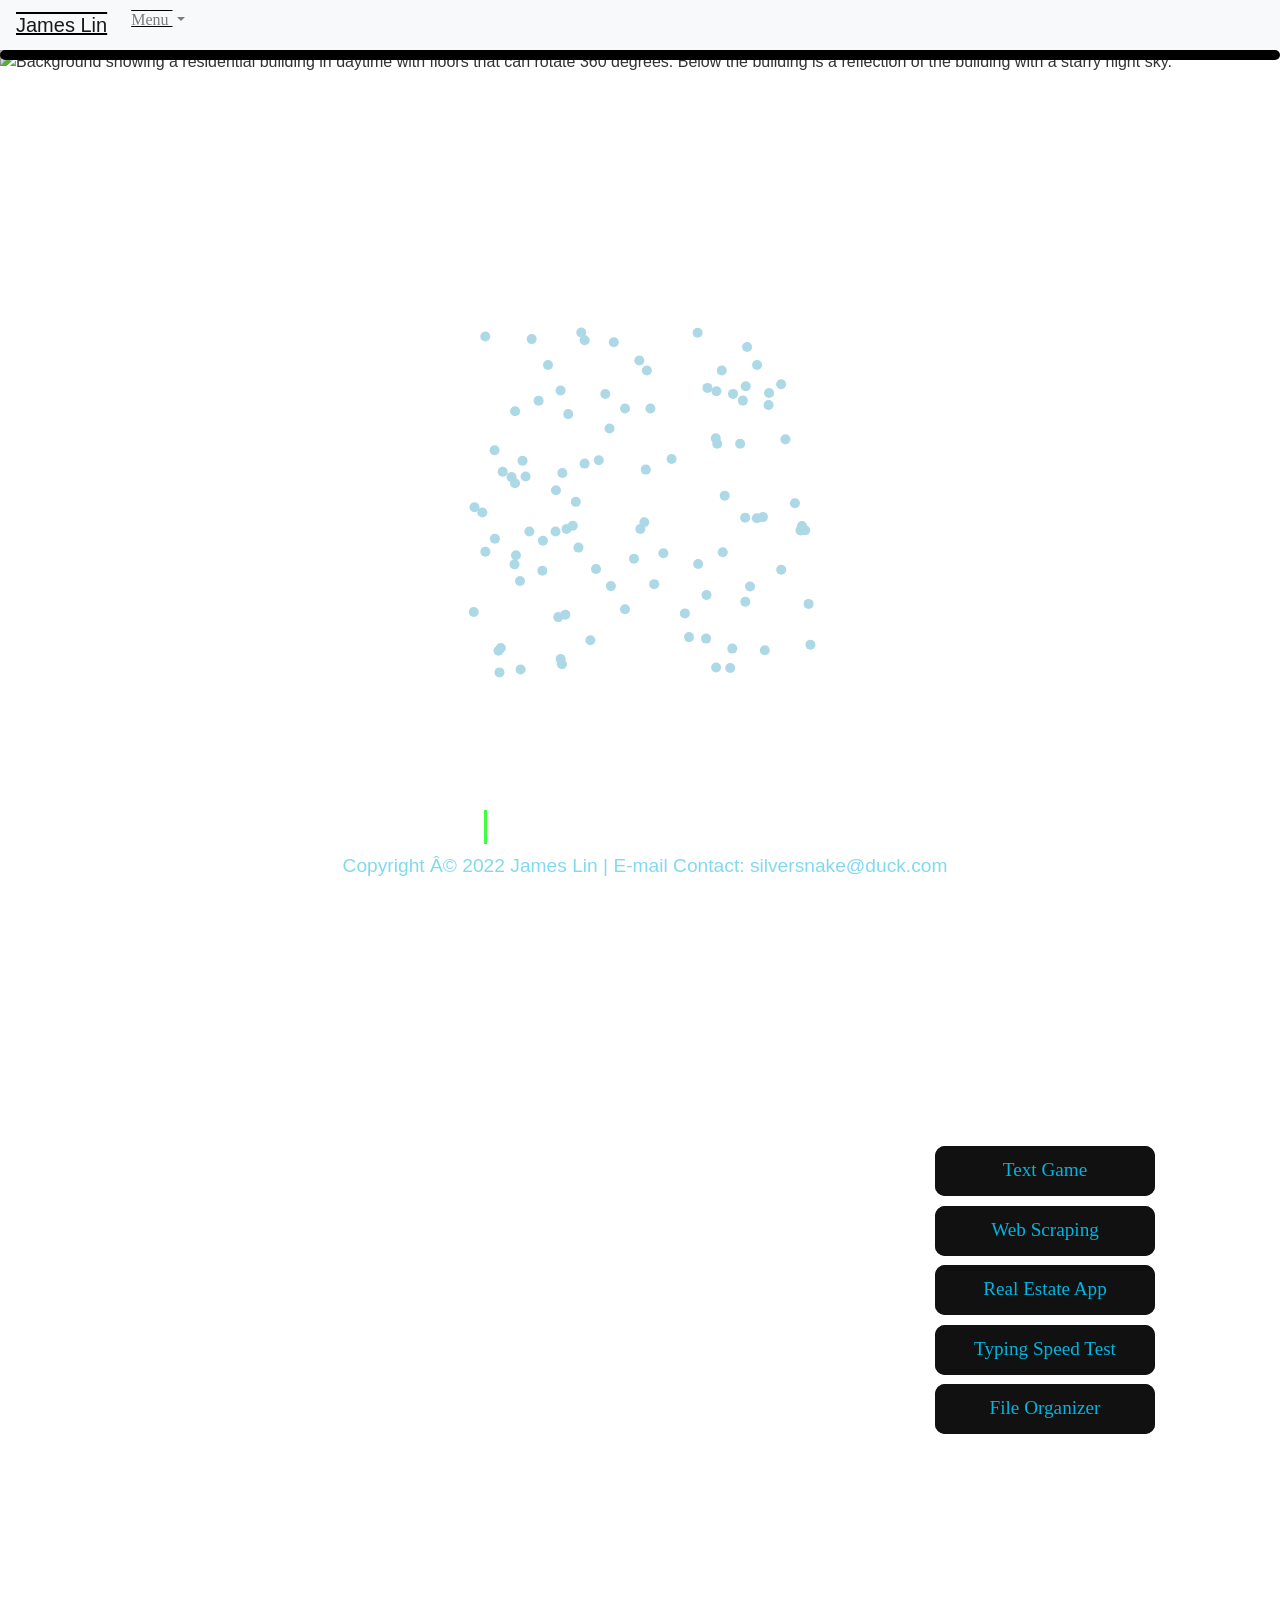
==== index.html @ 9be19be1 "updated project" ====
<!DOCTYPE html>
<head>
    <link rel="stylesheet" href="https://stackpath.bootstrapcdn.com/bootstrap/4.5.2/css/bootstrap.min.css"
        integrity="sha384-JcKb8q3iqJ61gNV9KGb8thSsNjpSL0n8PARn9HuZOnIxN0hoP+VmmDGMN5t9UJ0Z" crossorigin="anonymous">
    <link rel="stylesheet" href="assets\css\style.css">

    <!-- Include the Chart.js library -->
    <script src="https://cdnjs.cloudflare.com/ajax/libs/Chart.js/2.9.3/Chart.min.js"></script>

    <!-- jQuery library -->
    <script src="https://ajax.googleapis.com/ajax/libs/jquery/3.5.1/jquery.min.js"></script>

    <!-- Bootstrap JS -->
    <script src="https://stackpath.bootstrapcdn.com/bootstrap/4.5.2/js/bootstrap.min.js"></script>
</head>

<body>
    <nav class="navbar navbar-expand-sm navbar-light bg-light">
        <a class="navbar-brand" href="#">James Lin</a>
        <button class="navbar-toggler" type="button" data-toggle="dropdown" data-target="#navbarDropdown"
            aria-controls="navbarDropdown" aria-expanded="false" aria-label="Toggle navigation">
            <span class="navbar-toggler-icon"></span>
        </button>
    
        <div class="collapse navbar-collapse" id="navbarSupportedContent">
            <ul class="navbar-nav mr-auto">
                <li class="nav-item dropdown">
                    <a class="nav-link dropdown-toggle" href="#" id="navbarDropdown" role="button" data-toggle="dropdown"
                        aria-haspopup="true" aria-expanded="false">
                        Menu
                    </a>
                    <div class="dropdown-menu" aria-labelledby="navbarDropdown">
                        <a class="dropdown-item" href="#about-me">About Me</a>
                        <a class="dropdown-item" href="#my-skills">My Skills</a>
                        <a class="dropdown-item" href="#my-projects">My Projects</a>
                    </div>
                </li>
            </ul>
        </div>
    </nav>

    <canvas id="particle-bg"></canvas>
    <img class="bg-img" src="assets/img/website-bg.jpg" alt="Background showing a residential building in daytime with floors that can rotate 360 degrees. Below the building is a reflection of the building with a starry night sky.">
    <div class="container">
        <div class="row">
            <div class="col-sm-6">
                <h1  class="name-title" id="about-me" >James Lin</h1>
                <p class="body-text">
                    <span>I</span>
                    <span>am</span>
                    <span>a</span>
                    <span>developer</span>
                    <span>with</span>
                    <span>experience</span>
                    <span>in</span>
                    <span>Python,</span>
                    <span>Javascript,</span>
                    <span>HTML,</span>
                    <span>and</span>
                    <span>CSS.</span>
                    <span>My</span>
                    <span>passion</span>
                    <span>is</span>
                    <span>to</span>
                    <span>create</span>
                    <span>clean</span>
                    <span>and</span>
                    <span>user-friendly</span>
                    <span>web</span>
                    <span>applications</span>
                    <span>that</span>
                    <span id="solve"><em>solve</em></span>
                    <span>real-world</span>
                    <span>problems.</span>
                </p>
                <!-- Added the canvas element for the circle chart -->
                <canvas id="myChart" style="visibility: hidden;"></canvas>
                <script src="assets\js\circle.js"></script>
                <script src="assets\js\scripts.js"></script>
            </div>
            <div class="col-sm-6">
                <h2 id="my-skills">My Skills</h2>
                <ul>
                    <li>Python</li>
                    <li>JavaScript</li>
                    <li>HTML</li>
                    <li>CSS</li>
                    <li>SQL</li>
                </ul>
                <h2 id="my-projects">My Projects</h2>
                <ul>
                    <li class="glow-on-hover"><a href="https://github.com/SilverSnake0/Choose-Your-Own-Adventure-Game-Python">Text Game</a></li>
                    <li class="glow-on-hover"><a href="https://github.com/SilverSnake0/Personal-Website-Scraping-with-Pandas-and-BeautifulSoup">Web Scraping</a></li>
                    <li class="glow-on-hover"><a href="https://github.com/SilverSnake0/Estimated-Commercial-Rent-Calculation-Sheet">Real Estate App</a></li>
                    <li class="glow-on-hover"><a href="https://github.com/SilverSnake0/Typing-Speed-Test">Typing Speed Test</a></li>
                    <li class="glow-on-hover"><a href="https://github.com/SilverSnake0/File-Automated-Assistant-Mover">File Organizer</a></li>
                </ul>
            </div>
        </div>
    </div>
</body>
<footer>
    <p class="copyright">Copyright © 2022 James Lin | E-mail Contact: silversnake@duck.com</p>
</footer>
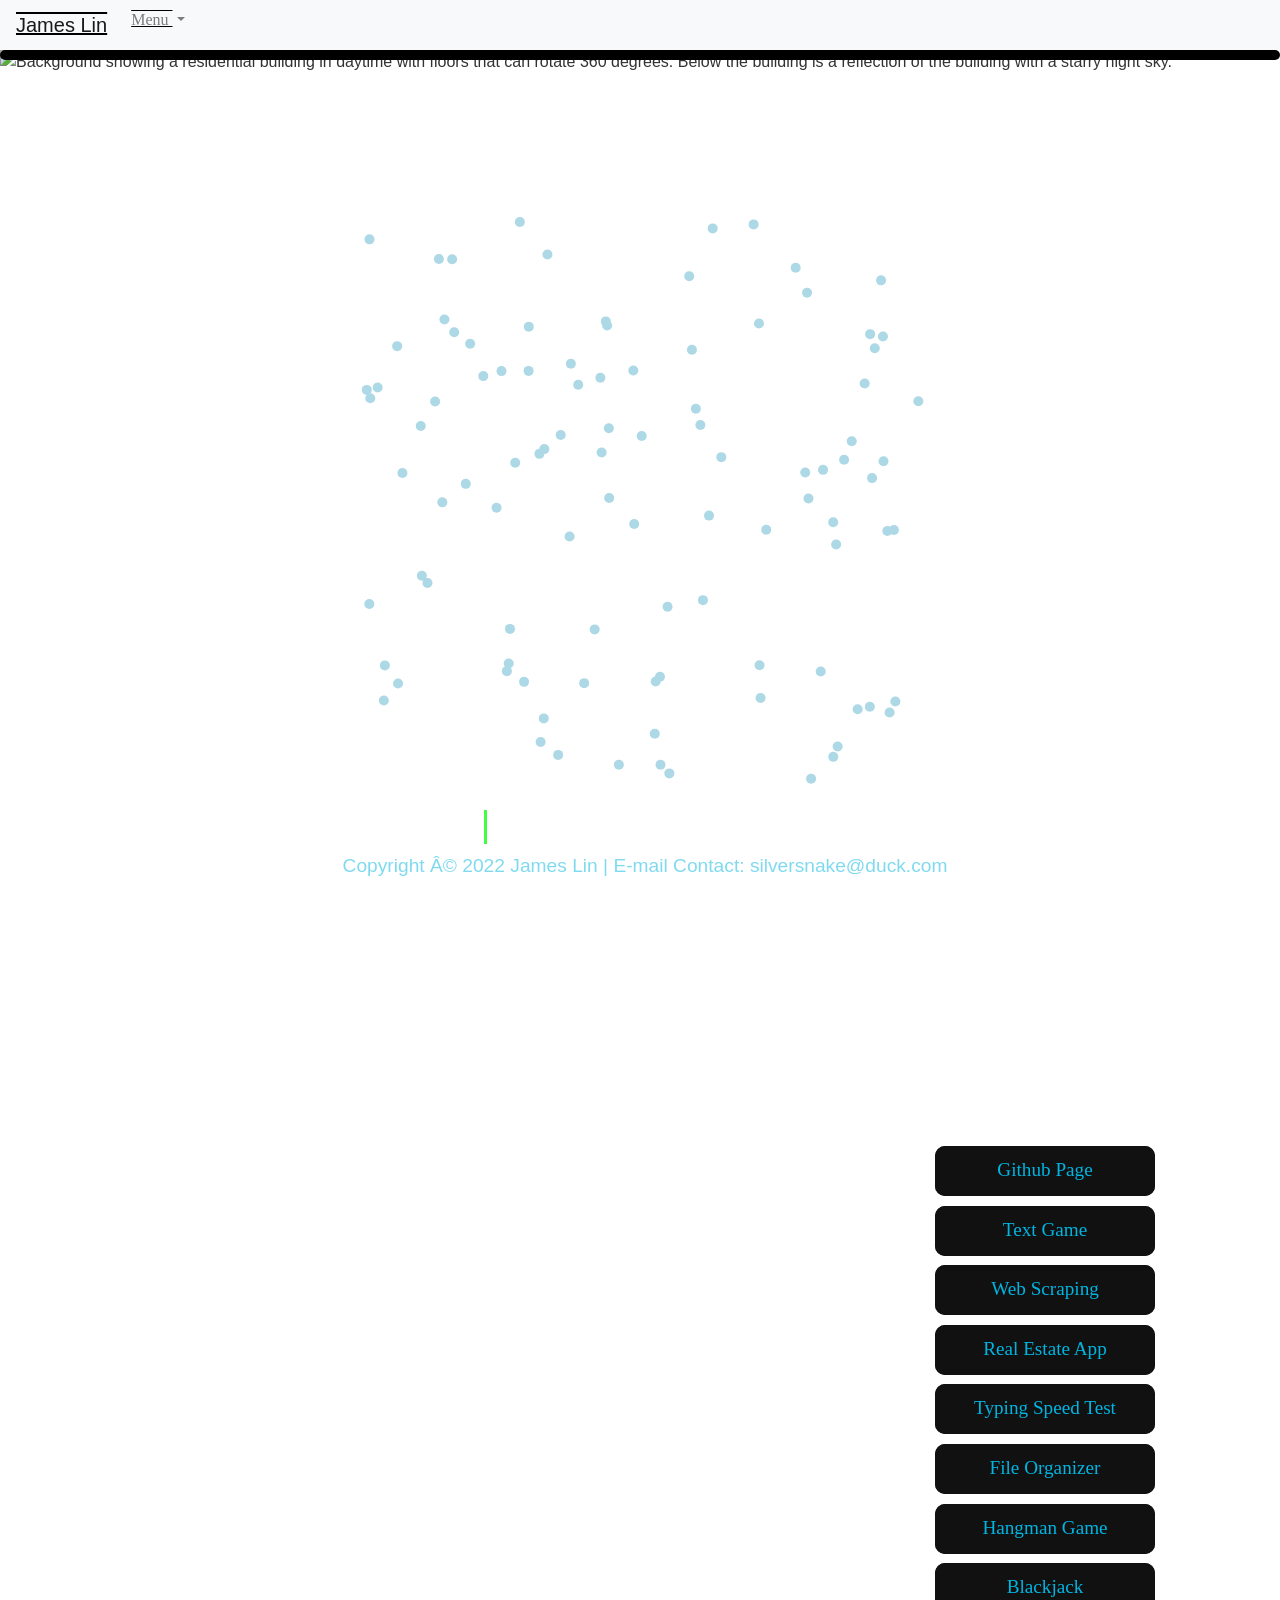
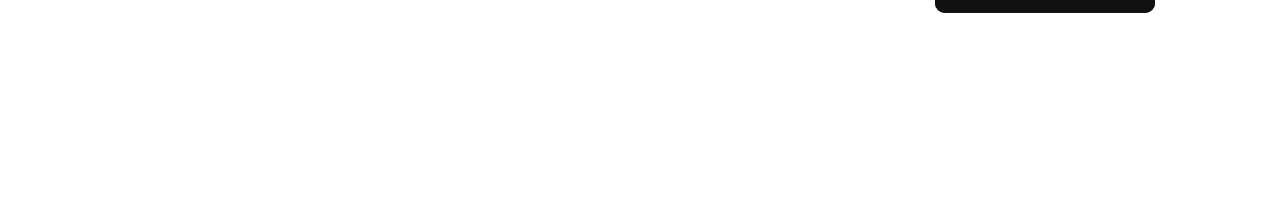
==== commit 1faa05e4: "updated projects with links to published code" ====
--- a/index.html
+++ b/index.html
@@ -89,11 +89,14 @@
                 </ul>
                 <h2 id="my-projects">My Projects</h2>
                 <ul>
-                    <li class="glow-on-hover"><a href="https://github.com/SilverSnake0/Choose-Your-Own-Adventure-Game-Python">Text Game</a></li>
+                    <li class="glow-on-hover"><a href="https://github.com/SilverSnake0">Github Page</a></li>
+                    <li class="glow-on-hover"><a href="https://replit.com/@silverstorm/Choose-Your-Own-Adventure-Game-Python?v=1">Text Game</a></li>
                     <li class="glow-on-hover"><a href="https://github.com/SilverSnake0/Personal-Website-Scraping-with-Pandas-and-BeautifulSoup">Web Scraping</a></li>
-                    <li class="glow-on-hover"><a href="https://github.com/SilverSnake0/Estimated-Commercial-Rent-Calculation-Sheet">Real Estate App</a></li>
-                    <li class="glow-on-hover"><a href="https://github.com/SilverSnake0/Typing-Speed-Test">Typing Speed Test</a></li>
+                    <li class="glow-on-hover"><a href="https://replit.com/@silverstorm/Estimated-Commercial-Rent-Calculation-Sheet?v=1">Real Estate App</a></li>
+                    <li class="glow-on-hover"><a href="https://replit.com/@silverstorm/Typing-Speed-Test?v=1">Typing Speed Test</a></li>
                     <li class="glow-on-hover"><a href="https://github.com/SilverSnake0/File-Automated-Assistant-Mover">File Organizer</a></li>
+                    <li class="glow-on-hover"><a href="https://replit.com/@silverstorm/Hangman-Game?v=1">Hangman Game</a></li>
+                    <li class="glow-on-hover"><a href="https://replit.com/@silverstorm/Blackjack-Card-Game-With-Betting-System?v=1">Blackjack</a></li>
                 </ul>
             </div>
         </div>
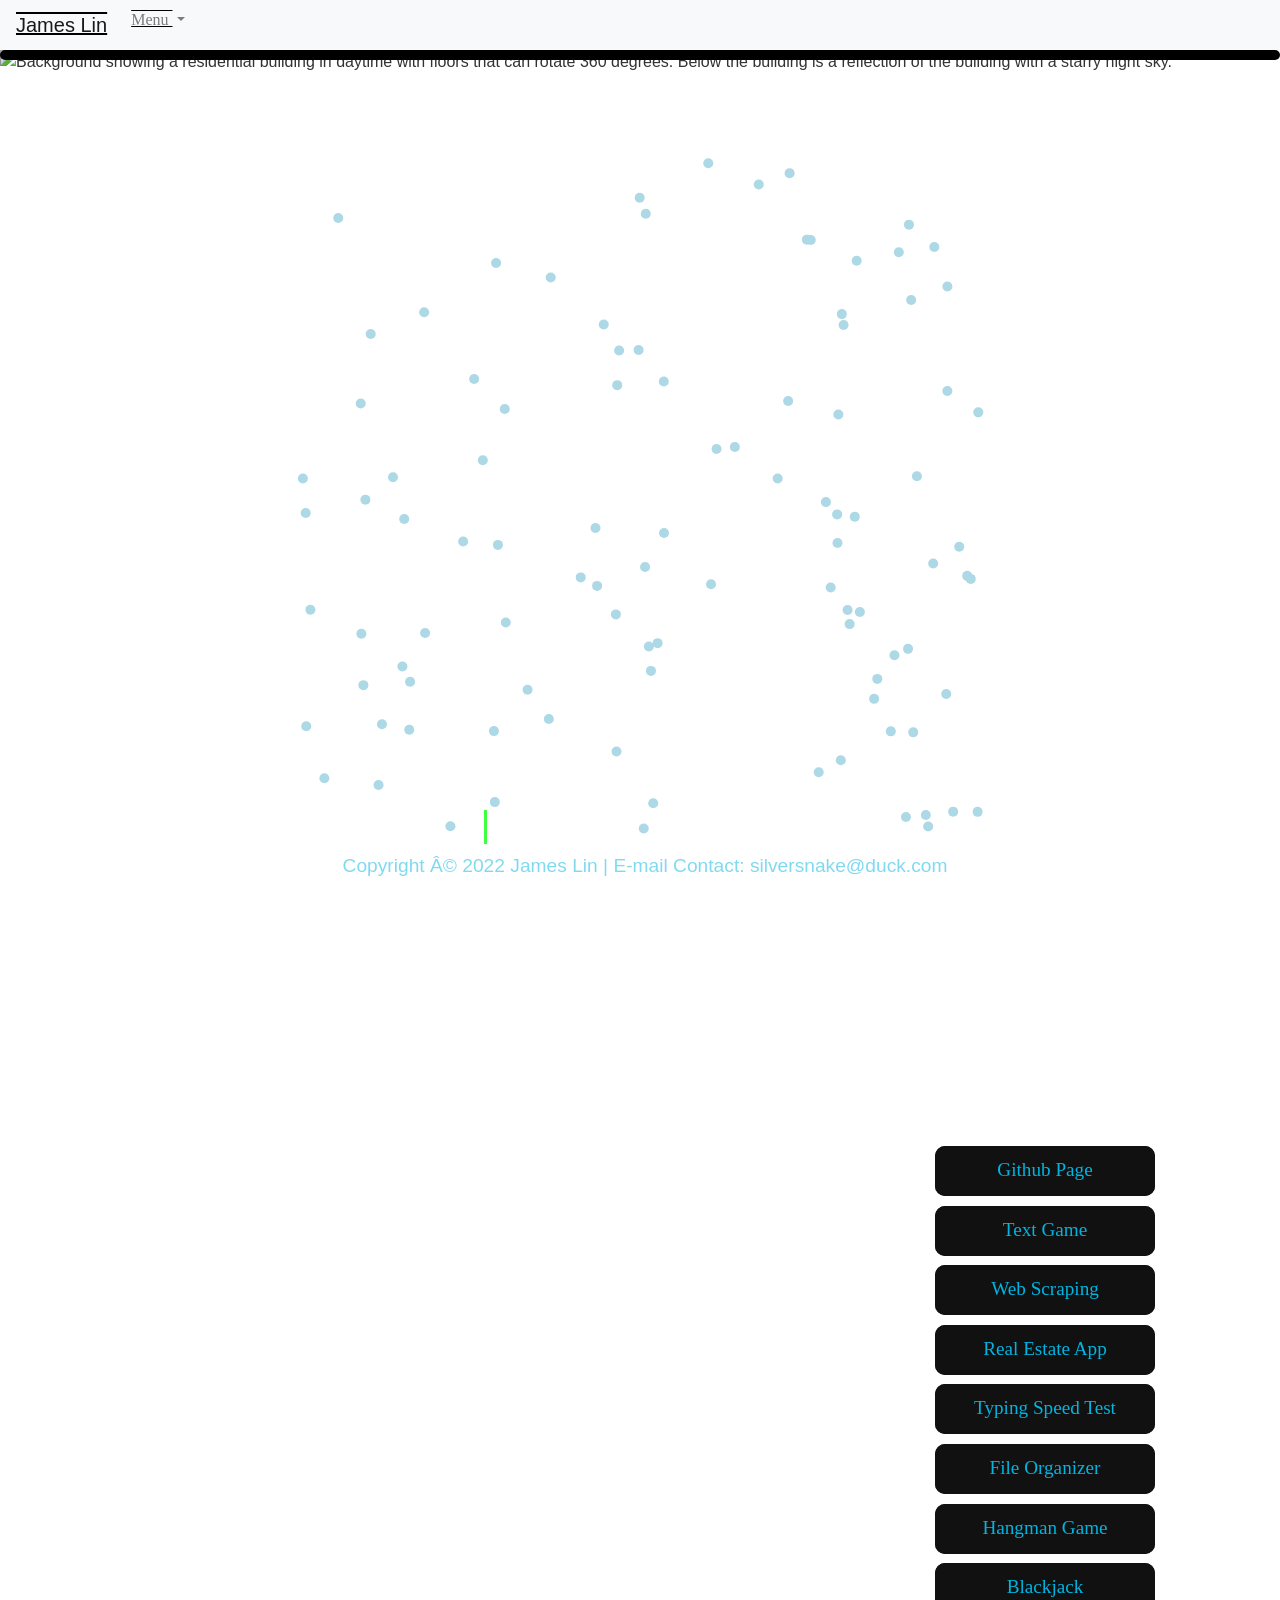
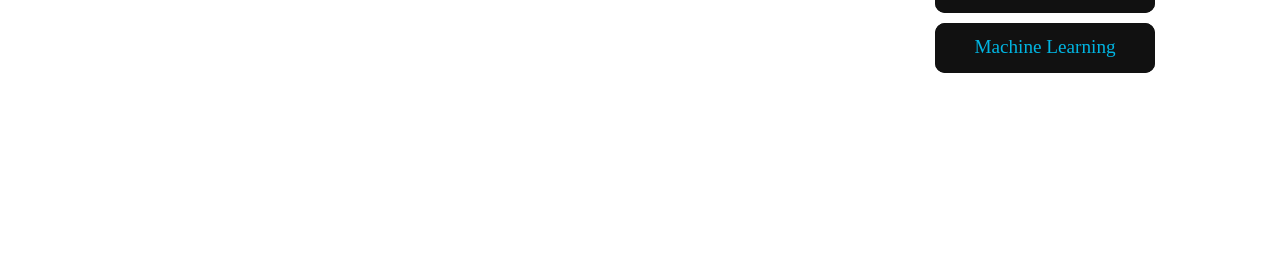
==== commit 9df91ce8: "Update Project" ====
--- a/index.html
+++ b/index.html
@@ -97,6 +97,7 @@
                     <li class="glow-on-hover"><a href="https://github.com/SilverSnake0/File-Automated-Assistant-Mover">File Organizer</a></li>
                     <li class="glow-on-hover"><a href="https://replit.com/@silverstorm/Hangman-Game?v=1">Hangman Game</a></li>
                     <li class="glow-on-hover"><a href="https://replit.com/@silverstorm/Blackjack-Card-Game-With-Betting-System?v=1">Blackjack</a></li>
+                    <li class="glow-on-hover"><a href="https://replit.com/@silverstorm/Blackjack-Card-Game-With-Betting-https://github.com/SilverSnake0/Tennis-Ace-Machine-Learning-Project?v=1">Machine Learning</a></li>
                 </ul>
             </div>
         </div>
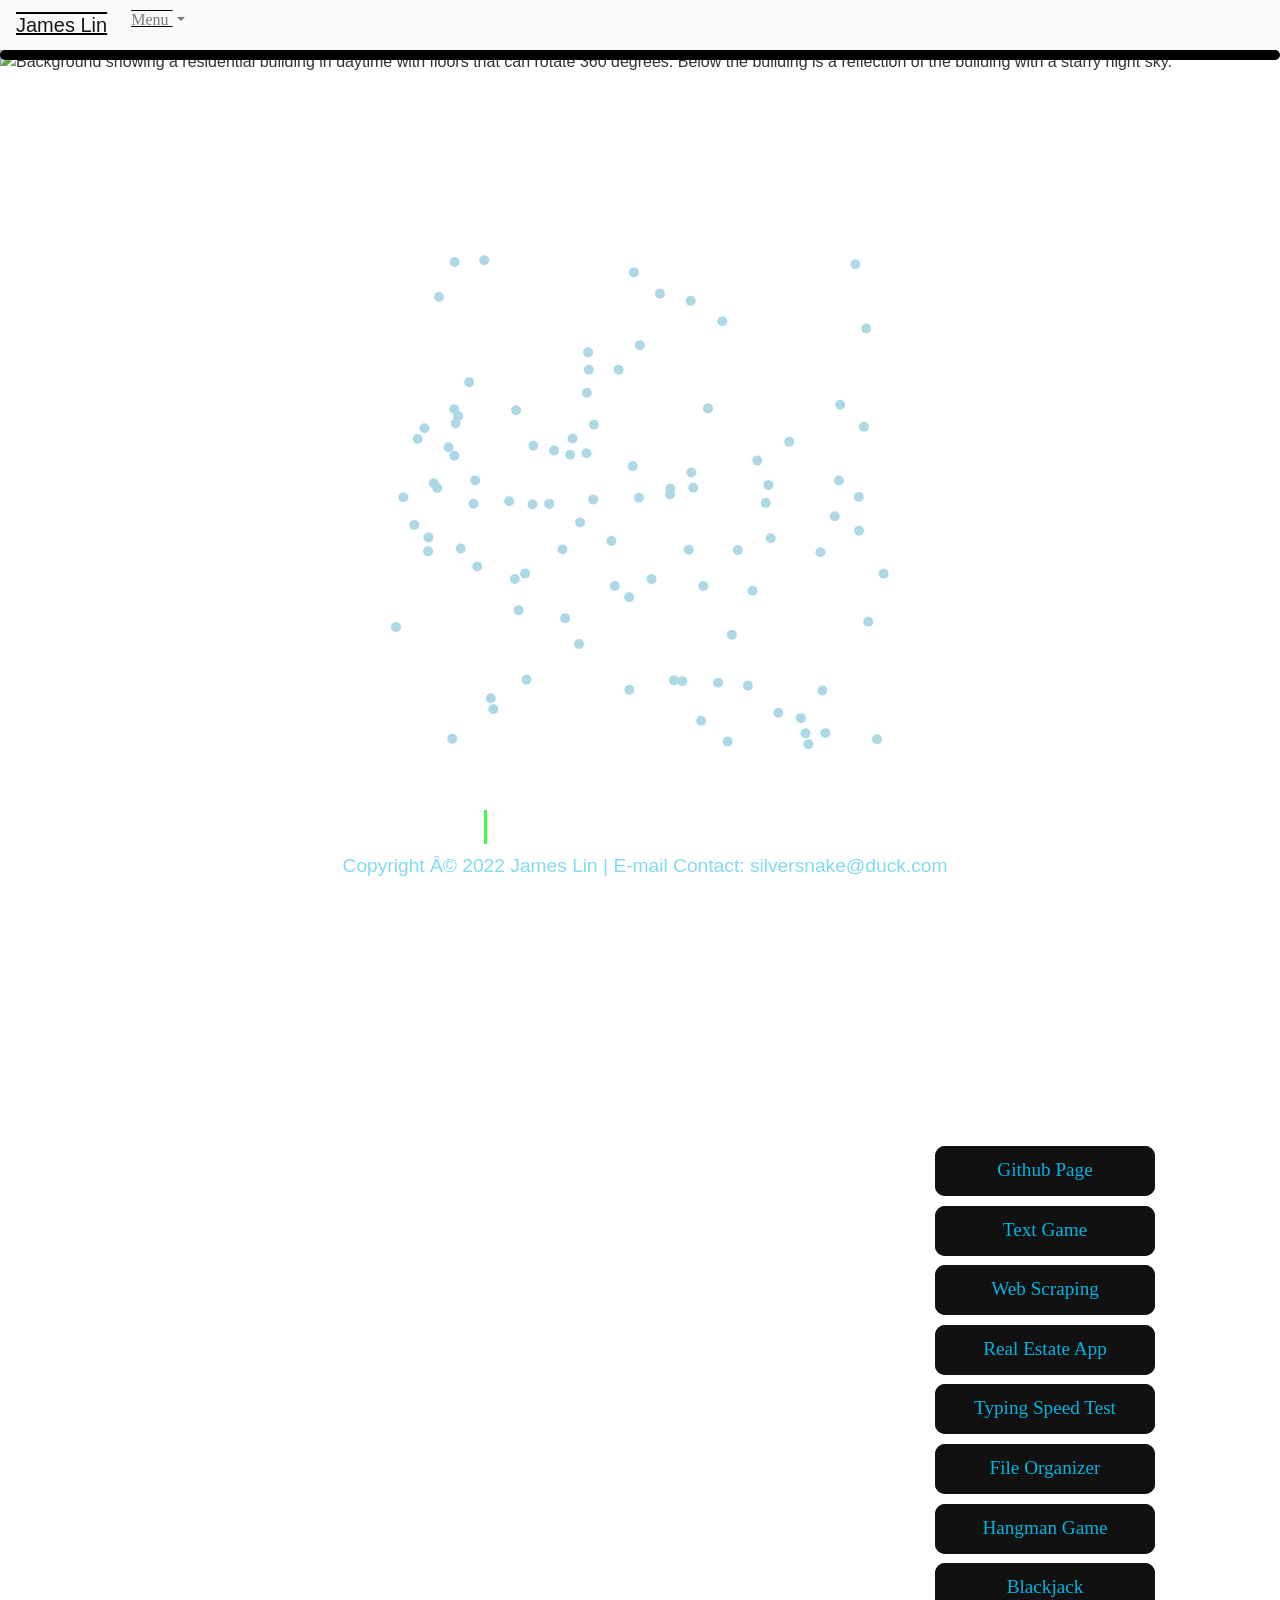
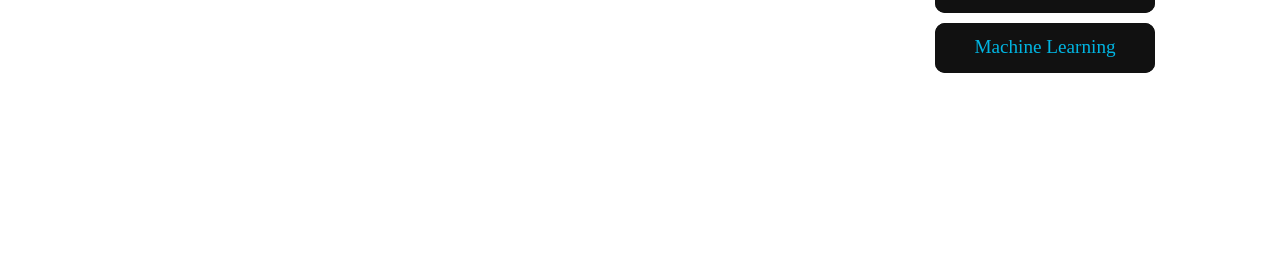
==== commit 831ffd14: "project fix" ====
--- a/index.html
+++ b/index.html
@@ -97,7 +97,7 @@
                     <li class="glow-on-hover"><a href="https://github.com/SilverSnake0/File-Automated-Assistant-Mover">File Organizer</a></li>
                     <li class="glow-on-hover"><a href="https://replit.com/@silverstorm/Hangman-Game?v=1">Hangman Game</a></li>
                     <li class="glow-on-hover"><a href="https://replit.com/@silverstorm/Blackjack-Card-Game-With-Betting-System?v=1">Blackjack</a></li>
-                    <li class="glow-on-hover"><a href="https://replit.com/@silverstorm/Blackjack-Card-Game-With-Betting-https://github.com/SilverSnake0/Tennis-Ace-Machine-Learning-Project?v=1">Machine Learning</a></li>
+                    <li class="glow-on-hover"><a href="https://github.com/SilverSnake0/Tennis-Ace-Machine-Learning-Project?v=1">Machine Learning</a></li>
                 </ul>
             </div>
         </div>
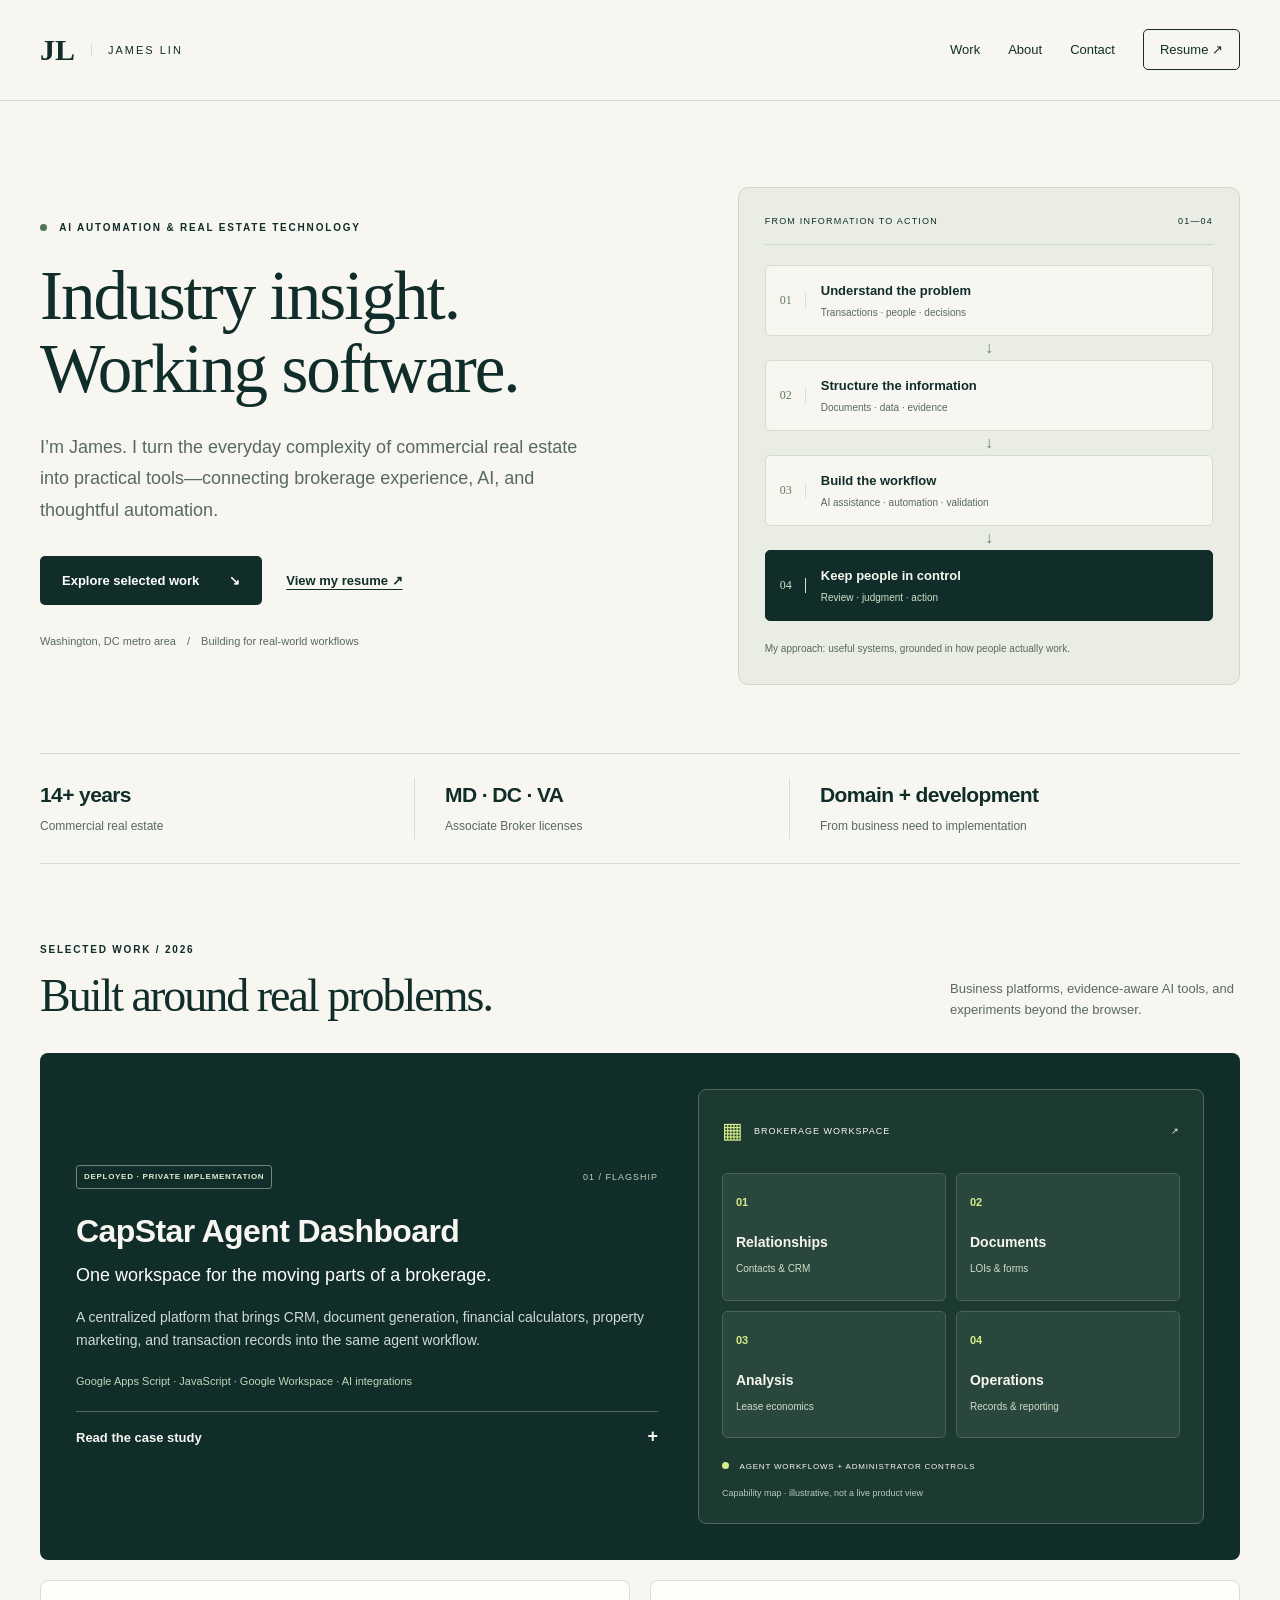
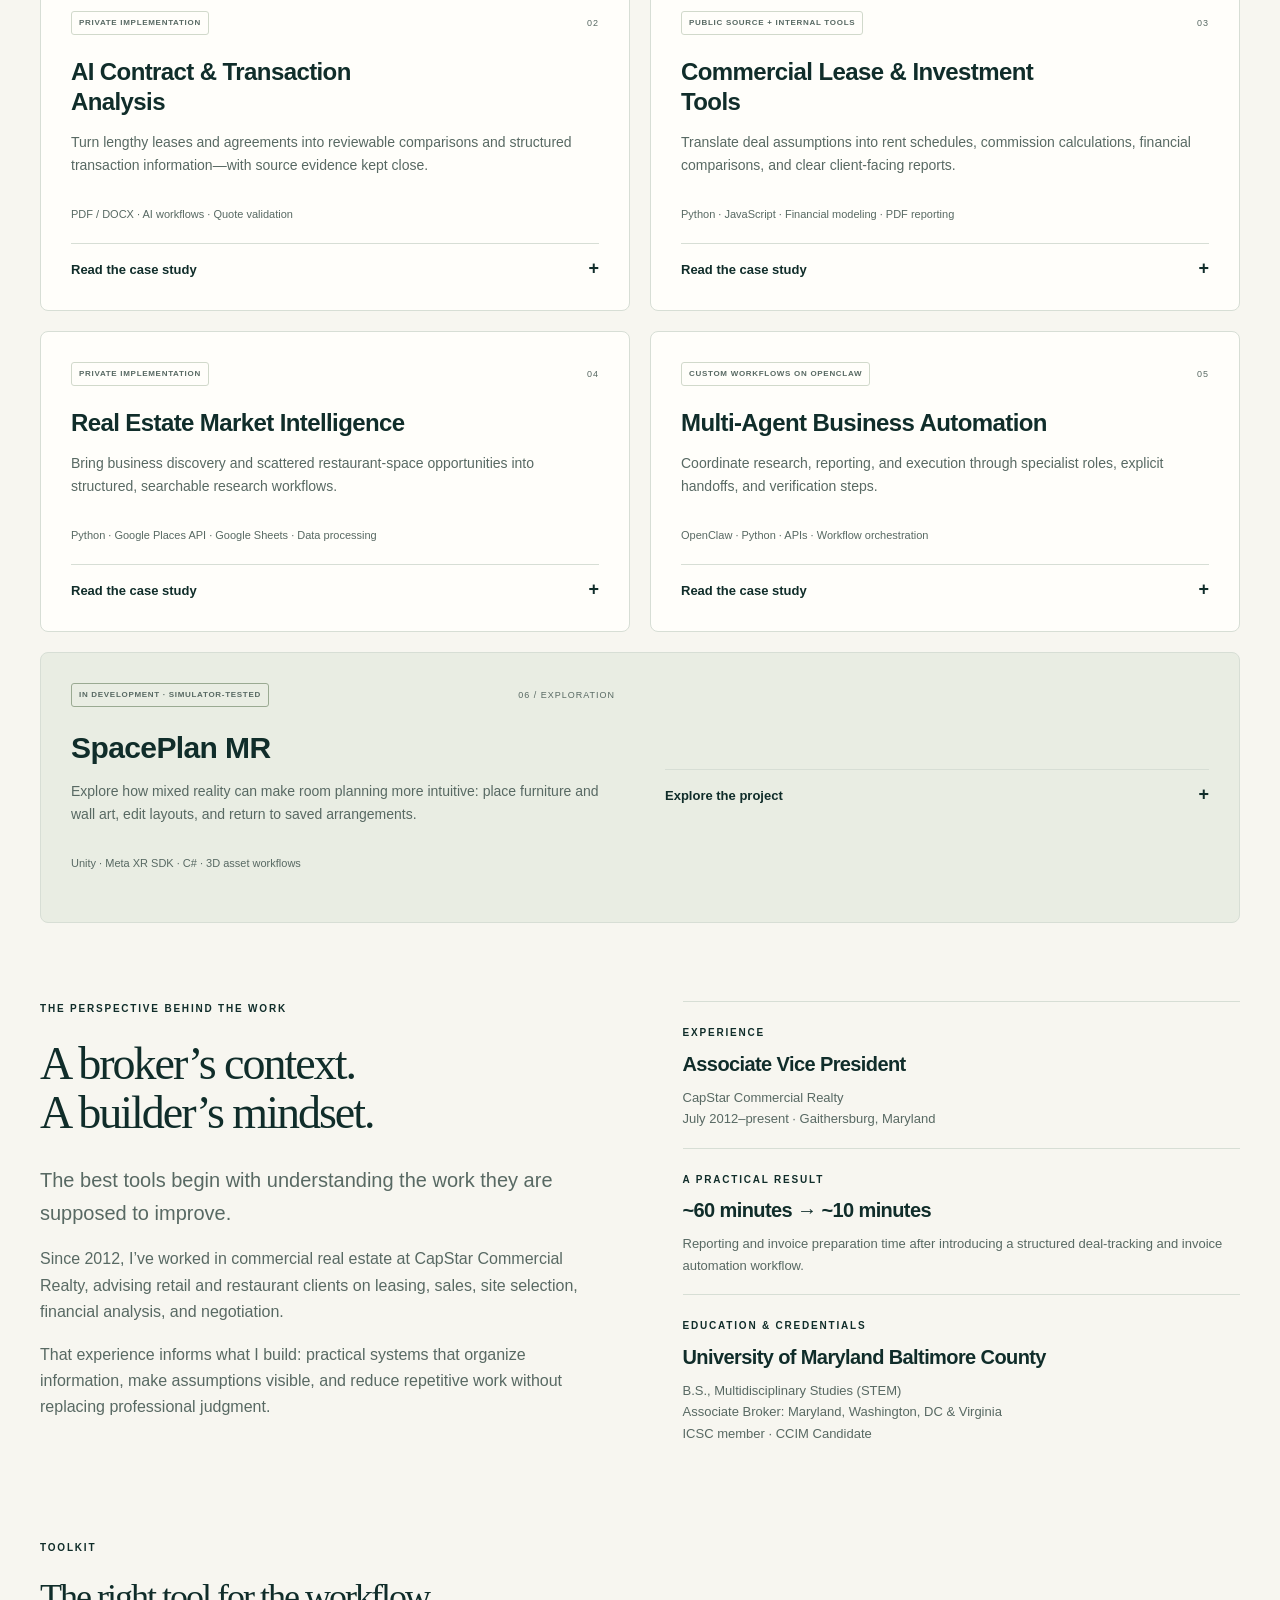
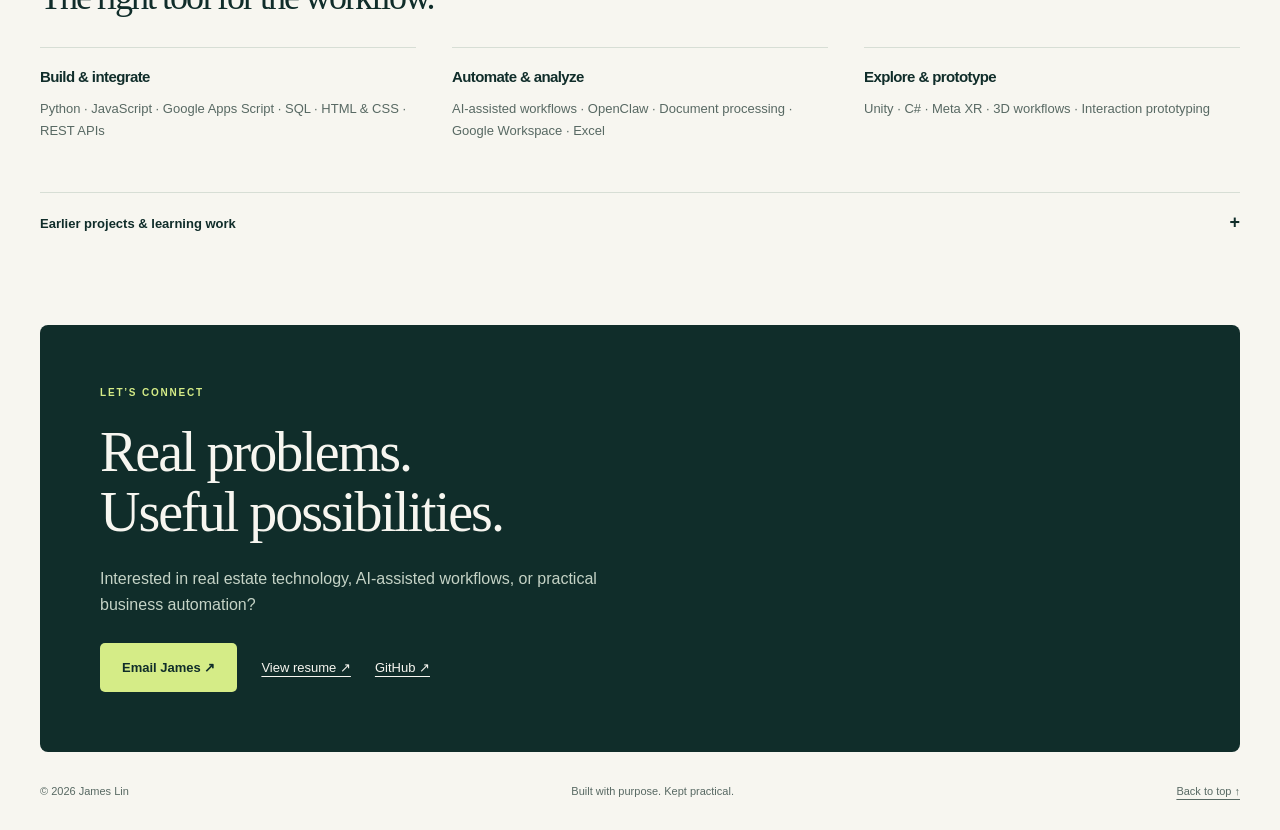
==== commit bdcceea5: "Rebuild portfolio around real estate technology and AI projects" ====
--- a/index.html
+++ b/index.html
@@ -1,108 +1,52 @@
-<!DOCTYPE html>
+<!doctype html>
+<html lang="en">
 <head>
-    <link rel="stylesheet" href="https://stackpath.bootstrapcdn.com/bootstrap/4.5.2/css/bootstrap.min.css"
-        integrity="sha384-JcKb8q3iqJ61gNV9KGb8thSsNjpSL0n8PARn9HuZOnIxN0hoP+VmmDGMN5t9UJ0Z" crossorigin="anonymous">
-    <link rel="stylesheet" href="assets\css\style.css">
-
-    <!-- Include the Chart.js library -->
-    <script src="https://cdnjs.cloudflare.com/ajax/libs/Chart.js/2.9.3/Chart.min.js"></script>
-
-    <!-- jQuery library -->
-    <script src="https://ajax.googleapis.com/ajax/libs/jquery/3.5.1/jquery.min.js"></script>
-
-    <!-- Bootstrap JS -->
-    <script src="https://stackpath.bootstrapcdn.com/bootstrap/4.5.2/js/bootstrap.min.js"></script>
+<meta charset="utf-8"><meta name="viewport" content="width=device-width,initial-scale=1">
+<title>James Lin — AI Automation & Real Estate Technology</title>
+<meta name="description" content="James Lin builds AI-assisted real estate tools, workflow automation, and practical business software. Explore selected projects and 14+ years of brokerage experience.">
+<meta name="theme-color" content="#102d2a">
+<meta property="og:title" content="James Lin — From industry insight to working software">
+<meta property="og:description" content="AI automation, real estate technology, and practical business systems. Selected work by James Lin.">
+<meta property="og:type" content="website"><meta property="og:url" content="https://silversnake0.github.io/jdev/">
+<link rel="canonical" href="https://silversnake0.github.io/jdev/"><link rel="stylesheet" href="assets/css/portfolio.css">
 </head>
-
 <body>
-    <nav class="navbar navbar-expand-sm navbar-light bg-light">
-        <a class="navbar-brand" href="#">James Lin</a>
-        <button class="navbar-toggler" type="button" data-toggle="dropdown" data-target="#navbarDropdown"
-            aria-controls="navbarDropdown" aria-expanded="false" aria-label="Toggle navigation">
-            <span class="navbar-toggler-icon"></span>
-        </button>
-    
-        <div class="collapse navbar-collapse" id="navbarSupportedContent">
-            <ul class="navbar-nav mr-auto">
-                <li class="nav-item dropdown">
-                    <a class="nav-link dropdown-toggle" href="#" id="navbarDropdown" role="button" data-toggle="dropdown"
-                        aria-haspopup="true" aria-expanded="false">
-                        Menu
-                    </a>
-                    <div class="dropdown-menu" aria-labelledby="navbarDropdown">
-                        <a class="dropdown-item" href="#about-me">About Me</a>
-                        <a class="dropdown-item" href="#my-skills">My Skills</a>
-                        <a class="dropdown-item" href="#my-projects">My Projects</a>
-                    </div>
-                </li>
-            </ul>
-        </div>
-    </nav>
-
-    <canvas id="particle-bg"></canvas>
-    <img class="bg-img" src="assets/img/website-bg.jpg" alt="Background showing a residential building in daytime with floors that can rotate 360 degrees. Below the building is a reflection of the building with a starry night sky.">
-    <div class="container">
-        <div class="row">
-            <div class="col-sm-6">
-                <h1  class="name-title" id="about-me" >James Lin</h1>
-                <p class="body-text">
-                    <span>I</span>
-                    <span>am</span>
-                    <span>a</span>
-                    <span>developer</span>
-                    <span>with</span>
-                    <span>experience</span>
-                    <span>in</span>
-                    <span>Python,</span>
-                    <span>Javascript,</span>
-                    <span>HTML,</span>
-                    <span>and</span>
-                    <span>CSS.</span>
-                    <span>My</span>
-                    <span>passion</span>
-                    <span>is</span>
-                    <span>to</span>
-                    <span>create</span>
-                    <span>clean</span>
-                    <span>and</span>
-                    <span>user-friendly</span>
-                    <span>web</span>
-                    <span>applications</span>
-                    <span>that</span>
-                    <span id="solve"><em>solve</em></span>
-                    <span>real-world</span>
-                    <span>problems.</span>
-                </p>
-                <!-- Added the canvas element for the circle chart -->
-                <canvas id="myChart" style="visibility: hidden;"></canvas>
-                <script src="assets\js\circle.js"></script>
-                <script src="assets\js\scripts.js"></script>
-            </div>
-            <div class="col-sm-6">
-                <h2 id="my-skills">My Skills</h2>
-                <ul>
-                    <li>Python</li>
-                    <li>JavaScript</li>
-                    <li>HTML</li>
-                    <li>CSS</li>
-                    <li>SQL</li>
-                </ul>
-                <h2 id="my-projects">My Projects</h2>
-                <ul>
-                    <li class="glow-on-hover"><a href="https://github.com/SilverSnake0">Github Page</a></li>
-                    <li class="glow-on-hover"><a href="https://replit.com/@silverstorm/Choose-Your-Own-Adventure-Game-Python?v=1">Text Game</a></li>
-                    <li class="glow-on-hover"><a href="https://github.com/SilverSnake0/Personal-Website-Scraping-with-Pandas-and-BeautifulSoup">Web Scraping</a></li>
-                    <li class="glow-on-hover"><a href="https://replit.com/@silverstorm/Estimated-Commercial-Rent-Calculation-Sheet?v=1">Real Estate App</a></li>
-                    <li class="glow-on-hover"><a href="https://replit.com/@silverstorm/Typing-Speed-Test?v=1">Typing Speed Test</a></li>
-                    <li class="glow-on-hover"><a href="https://github.com/SilverSnake0/File-Automated-Assistant-Mover">File Organizer</a></li>
-                    <li class="glow-on-hover"><a href="https://replit.com/@silverstorm/Hangman-Game?v=1">Hangman Game</a></li>
-                    <li class="glow-on-hover"><a href="https://replit.com/@silverstorm/Blackjack-Card-Game-With-Betting-System?v=1">Blackjack</a></li>
-                    <li class="glow-on-hover"><a href="https://github.com/SilverSnake0/Tennis-Ace-Machine-Learning-Project?v=1">Machine Learning</a></li>
-                </ul>
-            </div>
-        </div>
-    </div>
-</body>
-<footer>
-    <p class="copyright">Copyright © 2022 James Lin | E-mail Contact: silversnake@duck.com</p>
-</footer>
+<a class="skip" href="#main">Skip to content</a>
+<header class="header"><a class="brand" href="#top" aria-label="James Lin home">JL<span>JAMES LIN</span></a><nav aria-label="Main navigation"><a href="#work">Work</a><a href="#about">About</a><a href="#contact">Contact</a><a class="nav-resume" href="assets/James_Lin_Real_Estate_AI_Resume.pdf">Resume ↗</a></nav></header>
+<main id="main">
+<section id="top" class="hero">
+<div><p class="eyebrow"><span class="dot"></span> AI AUTOMATION & REAL ESTATE TECHNOLOGY</p>
+<h1>Industry insight.<br>Working software.</h1>
+<p class="intro">I’m James. I turn the everyday complexity of commercial real estate into practical tools—connecting brokerage experience, AI, and thoughtful automation.</p>
+<div class="actions"><a class="button" href="#work">Explore selected work <span>↘</span></a><a class="text-link" href="assets/James_Lin_Real_Estate_AI_Resume.pdf">View my resume ↗</a></div>
+<p class="hero-note">Washington, DC metro area <span> / </span> Building for real-world workflows</p></div>
+<aside class="system" aria-label="Illustrative workflow from transaction documents to human-reviewed results">
+<div class="system-top"><span>FROM INFORMATION TO ACTION</span><span>01—04</span></div>
+<div class="flow"><div><span>01</span><p>Understand the problem<small>Transactions · people · decisions</small></p></div><i aria-hidden="true">↓</i><div><span>02</span><p>Structure the information<small>Documents · data · evidence</small></p></div><i aria-hidden="true">↓</i><div><span>03</span><p>Build the workflow<small>AI assistance · automation · validation</small></p></div><i aria-hidden="true">↓</i><div class="flow-last"><span>04</span><p>Keep people in control<small>Review · judgment · action</small></p></div></div>
+<p class="system-note">My approach: useful systems, grounded in how people actually work.</p></aside>
+</section>
+<div class="credentials"><p><strong>14+ years</strong><span>Commercial real estate</span></p><p><strong>MD · DC · VA</strong><span>Associate Broker licenses</span></p><p><strong>Domain + development</strong><span>From business need to implementation</span></p></div>
+<section id="work" class="section">
+<div class="section-heading"><div><p class="eyebrow">SELECTED WORK / 2026</p><h2>Built around real problems.</h2></div><p>Business platforms, evidence-aware AI tools, and experiments beyond the browser.</p></div>
+<article class="flagship">
+<div class="flagship-copy"><div class="tags"><span class="badge light">DEPLOYED · PRIVATE IMPLEMENTATION</span><span>01 / FLAGSHIP</span></div><h3>CapStar Agent Dashboard</h3><p class="project-lead">One workspace for the moving parts of a brokerage.</p><p>A centralized platform that brings CRM, document generation, financial calculators, property marketing, and transaction records into the same agent workflow.</p><div class="tech">Google Apps Script · JavaScript · Google Workspace · AI integrations</div>
+<details><summary>Read the case study <span>+</span></summary><div class="case"><h4>The problem</h4><p>Agents work across documents, spreadsheets, calculations, and shared records. Disconnected steps create repeated data entry and inconsistent workflows.</p><h4>My contribution</h4><p>Designed and built a role-based dashboard with agent-specific access, administrator tools, reusable document workflows, and branded reporting. Connected day-to-day brokerage requirements with software implementation and iterative testing.</p><h4>What it supports</h4><p>LOIs and forms, lease calculations, CRM records, marketing materials, transaction information, and usage reporting. AI assists selected tasks while agents retain review and decision-making responsibility.</p><p class="disclosure">Internal business application. Source code and authenticated systems are not publicly linked.</p></div></details></div>
+<div class="workspace-visual" aria-label="Conceptual map of dashboard capabilities, not a product screenshot"><div class="visual-bar"><span class="tiny-grid">▦</span> BROKERAGE WORKSPACE <span>↗</span></div><div class="visual-grid"><div><b>01</b><strong>Relationships</strong><small>Contacts & CRM</small></div><div><b>02</b><strong>Documents</strong><small>LOIs & forms</small></div><div><b>03</b><strong>Analysis</strong><small>Lease economics</small></div><div><b>04</b><strong>Operations</strong><small>Records & reporting</small></div></div><div class="visual-bottom"><span class="dot"></span> AGENT WORKFLOWS + ADMINISTRATOR CONTROLS</div><p>Capability map · illustrative, not a live product view</p></div>
+</article>
+<div class="project-grid">
+<article class="project"><div class="tags"><span class="badge">PRIVATE IMPLEMENTATION</span><span>02</span></div><h3>AI Contract & Transaction Analysis</h3><p>Turn lengthy leases and agreements into reviewable comparisons and structured transaction information—with source evidence kept close.</p><div class="tech">PDF / DOCX · AI workflows · Quote validation</div><details><summary>Read the case study <span>+</span></summary><div class="case"><h4>Evidence before action</h4><p>Built contract-comparison and transaction-extraction workflows that preserve source quotations and page references. Added checks on quoted text, separate handling of conflicting suggestions, and review before applying values.</p><h4>Designed for imperfect conditions</h4><p>Implemented resumable extraction and recovery paths for provider failures. Tested late-document change detection using a 52-page lease and a synthetic amendment.</p><p class="disclosure">Part of the CapStar platform. Automated tests do not establish legal accuracy; source documents and AI suggestions require human review.</p></div></details></article>
+<article class="project"><div class="tags"><span class="badge">PUBLIC SOURCE + INTERNAL TOOLS</span><span>03</span></div><h3>Commercial Lease & Investment Tools</h3><p>Translate deal assumptions into rent schedules, commission calculations, financial comparisons, and clear client-facing reports.</p><div class="tech">Python · JavaScript · Financial modeling · PDF reporting</div><details><summary>Read the case study <span>+</span></summary><div class="case"><h4>From calculation to decision support</h4><p>Created an original Python commercial rent calculator and expanded into dashboard tools covering lease schedules, cap rates, lease versus purchase, and lease-alternative comparisons.</p><p>Structured inputs, visible assumptions, AI-assisted LOI prefilling, and agent review connect document terms with useful analysis.</p><a class="text-link" href="https://github.com/SilverSnake0/Estimated-Commercial-Rent-Calculation-Sheet">View original calculator source ↗</a><p class="disclosure">The public repository is the original calculator, not the source for the newer private dashboard modules.</p></div></details></article>
+<article class="project"><div class="tags"><span class="badge">PRIVATE IMPLEMENTATION</span><span>04</span></div><h3>Real Estate Market Intelligence</h3><p>Bring business discovery and scattered restaurant-space opportunities into structured, searchable research workflows.</p><div class="tech">Python · Google Places API · Google Sheets · Data processing</div><details><summary>Read the case study <span>+</span></summary><div class="case"><h4>Less repetitive research</h4><p>Built business-discovery and public-website research workflows, alongside an email-to-database pipeline for second-generation restaurant spaces. Structured information makes market and opportunity research easier to filter and revisit.</p><h4>Scope</h4><p>These are existing research and intake tools, not a claim that every contact is qualified or interested in a transaction. The proposed shared dashboard lead-finder tab is a separate, unimplemented concept.</p><p class="disclosure">Private implementation. No lead database, client communications, or API credentials are published here.</p></div></details></article>
+<article class="project"><div class="tags"><span class="badge">CUSTOM WORKFLOWS ON OPENCLAW</span><span>05</span></div><h3>Multi-Agent Business Automation</h3><p>Coordinate research, reporting, and execution through specialist roles, explicit handoffs, and verification steps.</p><div class="tech">OpenClaw · Python · APIs · Workflow orchestration</div><details><summary>Read the case study <span>+</span></summary><div class="case"><h4>Coordination, not just conversation</h4><p>Designed agent roles and task pipelines for intake, routing, research, status reporting, and durable handoffs. Established reusable workflows that preserve context and require checks before work is marked complete.</p><h4>My contribution</h4><p>The role architecture, integrations, operating workflows, and verification practices built around OpenClaw. OpenClaw itself is an existing framework, not my original software.</p><p class="disclosure">Private configuration and operational workflows. Internal instructions, accounts, and private data are not exposed.</p></div></details></article>
+<article class="project wide"><div><div class="tags"><span class="badge experimental">IN DEVELOPMENT · SIMULATOR-TESTED</span><span>06 / EXPLORATION</span></div><h3>SpacePlan MR</h3><p>Explore how mixed reality can make room planning more intuitive: place furniture and wall art, edit layouts, and return to saved arrangements.</p><div class="tech">Unity · Meta XR SDK · C# · 3D asset workflows</div></div><details><summary>Explore the project <span>+</span></summary><div class="case"><p>Developing a mixed-reality room-planning workflow with gaze and pinch interactions, furniture placement, layout persistence, and guided room-readiness states.</p><p>Simulator workflows have exercised chair and wall-art placement, save/reopen behavior, and recovery scenarios. Work continues on presentation, reliability, and performance.</p><p class="disclosure">Prototype—not a released product. Physical room sensing, device performance, and real-world anchor behavior remain unverified. No public source or live demo is provided.</p></div></details></article>
+</div>
+</section>
+<section id="about" class="section about">
+<div><p class="eyebrow">THE PERSPECTIVE BEHIND THE WORK</p><h2>A broker’s context.<br>A builder’s mindset.</h2><p class="about-intro">The best tools begin with understanding the work they are supposed to improve.</p><p>Since 2012, I’ve worked in commercial real estate at CapStar Commercial Realty, advising retail and restaurant clients on leasing, sales, site selection, financial analysis, and negotiation.</p><p>That experience informs what I build: practical systems that organize information, make assumptions visible, and reduce repetitive work without replacing professional judgment.</p></div>
+<div class="about-facts"><div><p class="eyebrow">EXPERIENCE</p><h3>Associate Vice President</h3><p>CapStar Commercial Realty<br>July 2012–present · Gaithersburg, Maryland</p></div><div><p class="eyebrow">A PRACTICAL RESULT</p><h3>~60 minutes → ~10 minutes</h3><p>Reporting and invoice preparation time after introducing a structured deal-tracking and invoice automation workflow.</p></div><div><p class="eyebrow">EDUCATION & CREDENTIALS</p><h3>University of Maryland Baltimore County</h3><p>B.S., Multidisciplinary Studies (STEM)<br>Associate Broker: Maryland, Washington, DC & Virginia<br>ICSC member · CCIM Candidate</p></div></div>
+</section>
+<section class="section skills"><div><p class="eyebrow">TOOLKIT</p><h2>The right tool for the workflow.</h2></div><div class="skill-columns"><div><h3>Build & integrate</h3><p>Python · JavaScript · Google Apps Script · SQL · HTML & CSS · REST APIs</p></div><div><h3>Automate & analyze</h3><p>AI-assisted workflows · OpenClaw · Document processing · Google Workspace · Excel</p></div><div><h3>Explore & prototype</h3><p>Unity · C# · Meta XR · 3D workflows · Interaction prototyping</p></div></div></section>
+<section class="earlier"><details><summary>Earlier projects & learning work <span>+</span></summary><div class="earlier-links"><a href="https://github.com/SilverSnake0/File-Automated-Assistant-Mover">File Automation Assistant ↗</a><a href="https://github.com/SilverSnake0/Tennis-Ace-Machine-Learning-Project">Tennis Regression Project ↗</a><a href="https://github.com/SilverSnake0/Typing-Speed-Test">Typing Speed Test ↗</a><a href="https://github.com/SilverSnake0/Choose-Your-Own-Adventure-Game-Python">Python Adventure Game ↗</a></div></details></section>
+<section id="contact" class="contact"><p class="eyebrow">LET’S CONNECT</p><h2>Real problems.<br>Useful possibilities.</h2><p>Interested in real estate technology, AI-assisted workflows, or practical business automation?</p><div class="actions"><a class="button cream" href="mailto:silversnake@duck.com">Email James ↗</a><a href="assets/James_Lin_Real_Estate_AI_Resume.pdf">View resume ↗</a><a href="https://github.com/SilverSnake0">GitHub ↗</a></div></section>
+</main><footer><span>© 2026 James Lin</span><span>Built with purpose. Kept practical.</span><a href="#top">Back to top ↑</a></footer>
+</body></html>
--- a/assets/css/portfolio.css
+++ b/assets/css/portfolio.css
@@ -0,0 +1,4 @@
+:root{--ink:#102d2a;--muted:#586963;--paper:#f7f6f0;--line:#d7ded5;--lime:#d5ec87}*{box-sizing:border-box}html{scroll-behavior:smooth;scroll-padding-top:90px}body{margin:0;background:var(--paper);color:var(--ink);font-family:Arial,Helvetica,sans-serif;font-size:16px;line-height:1.65}a{color:inherit;text-decoration-thickness:1px;text-underline-offset:4px}a:hover{text-decoration:underline}a:focus-visible,summary:focus-visible{outline:3px solid #8d540c;outline-offset:5px}.skip{position:fixed;left:15px;top:-100px;background:white;padding:12px;z-index:9}.skip:focus{top:10px}.header{max-width:1280px;margin:auto;padding:25px 40px;display:flex;align-items:center;justify-content:space-between;border-bottom:1px solid var(--line);gap:24px}.brand{font-family:Georgia,serif;font-size:30px;font-weight:bold;text-decoration:none;display:flex;align-items:center;gap:16px}.brand span{font:11px Arial,sans-serif;letter-spacing:2px;border-left:1px solid var(--line);padding-left:16px}.header nav{display:flex;gap:28px;align-items:center;font-size:13px}.header nav a{text-decoration:none}.nav-resume{border:1px solid var(--ink);border-radius:5px;padding:9px 16px}main{max-width:1280px;margin:auto}.hero{padding:86px 40px 68px;display:grid;grid-template-columns:1.25fr 1fr;gap:70px;align-items:center}.eyebrow{font-size:10px;letter-spacing:1.8px;font-weight:700;margin:0 0 22px}.dot{display:inline-block;width:7px;height:7px;border-radius:50%;background:#537454;margin-right:8px}h1,h2{font-family:Georgia,'Times New Roman',serif;font-weight:400;letter-spacing:-2px;line-height:1.06;margin:0}h1{font-size:clamp(48px,5.4vw,72px)}h2{font-size:46px}h3{line-height:1.25;letter-spacing:-.6px}p{margin:0 0 16px}.intro{font-size:18px;line-height:1.75;max-width:570px;margin:26px 0 30px;color:var(--muted)}.actions{display:flex;align-items:center;gap:24px;flex-wrap:wrap}.button{display:inline-flex;gap:30px;align-items:center;background:var(--ink);color:white;text-decoration:none;padding:14px 22px;border-radius:5px;font-size:13px;font-weight:bold}.text-link{font-size:13px;font-weight:bold}.hero-note{font-size:11px;color:var(--muted);margin:27px 0 0}.hero-note span{padding:0 8px}.system{background:#e9ede3;border:1px solid #cfd9cb;padding:26px;border-radius:10px}.system-top{display:flex;justify-content:space-between;font-size:9px;letter-spacing:1.2px;border-bottom:1px solid #ccd6c7;padding-bottom:16px;margin-bottom:20px}.flow>div{display:flex;gap:15px;align-items:center;background:var(--paper);border:1px solid #d4ddd0;border-radius:5px;padding:14px}.flow>div>span{font:12px Georgia;color:#647a60;border-right:1px solid var(--line);padding-right:13px}.flow p{font-size:13px;font-weight:bold;margin:0}.flow small{display:block;font-size:10px;font-weight:normal;color:var(--muted);margin-top:3px}.flow i{display:block;text-align:center;font-style:normal;font-size:16px;line-height:24px;color:#6c8165}.flow .flow-last{background:var(--ink);color:var(--paper);border-color:var(--ink)}.flow-last small,.flow .flow-last>span{color:#d2dfc9}.system-note{font-size:10px;color:var(--muted);margin:20px 0 0}.credentials{margin:0 40px;display:grid;grid-template-columns:1fr 1fr 1.2fr;border-top:1px solid var(--line);border-bottom:1px solid var(--line);padding:24px 0}.credentials p{padding:0 30px;margin:0;border-right:1px solid var(--line)}.credentials p:first-child{padding-left:0}.credentials p:last-child{border:0}.credentials strong{display:block;font-size:21px;letter-spacing:-.6px}.credentials span{font-size:12px;color:var(--muted)}.section{padding:78px 40px 0}.section-heading{display:flex;align-items:flex-end;justify-content:space-between;gap:45px;margin-bottom:32px}.section-heading .eyebrow{margin-bottom:14px}.section-heading>p{max-width:290px;font-size:13px;color:var(--muted);margin:0}.flagship{background:var(--ink);color:#f7f6f0;display:grid;grid-template-columns:1.15fr 1fr;gap:40px;padding:36px;border-radius:8px;margin-bottom:20px;align-items:center}.tags{display:flex;justify-content:space-between;align-items:center;gap:12px;font-size:9px;letter-spacing:1px;color:var(--muted)}.flagship .tags{color:#c3cfc1}.badge{display:inline-block;border:1px solid #d1d9cb;border-radius:3px;font-size:8px;font-weight:bold;letter-spacing:.7px;padding:4px 7px}.badge.light{border-color:#708578;color:#dceacb}.flagship h3{font-size:32px;margin:22px 0 10px}.flagship p{font-size:14px;color:#d0dad2}.flagship .project-lead{font-size:18px;color:#fff}.tech{font-size:11px;color:var(--muted);margin:20px 0}.flagship .tech{color:#c1d5b9}.workspace-visual{padding:23px;border:1px solid #50695c;border-radius:8px;background:#1c3932}.visual-bar{font-size:9px;letter-spacing:1px;display:flex;align-items:center;gap:10px;margin-bottom:24px}.visual-bar>span:last-child{margin-left:auto}.tiny-grid{font-size:22px;color:var(--lime)}.visual-grid{display:grid;grid-template-columns:1fr 1fr;gap:10px}.visual-grid>div{padding:19px 13px;background:#29473c;border:1px solid #496452;border-radius:5px}.visual-grid b{font-size:11px;color:var(--lime);display:block;margin-bottom:20px}.visual-grid strong{display:block;font-size:14px}.visual-grid small{font-size:10px;color:#d0dcca}.visual-bottom{font-size:8px;letter-spacing:.8px;margin-top:22px}.visual-bottom .dot{background:var(--lime)}.workspace-visual>p{font-size:9px;color:#bacbbc;margin:12px 0 0}.project-grid{display:grid;grid-template-columns:1fr 1fr;gap:20px}.project{padding:30px;background:#fffefa;border:1px solid var(--line);border-radius:8px;display:flex;flex-direction:column}.project h3{font-size:24px;margin:22px 0 14px;max-width:370px}.project>p{font-size:14px;color:var(--muted)}.project .tech{margin-top:auto;padding-top:12px}.project.wide{grid-column:1/-1;display:grid;grid-template-columns:1fr 1fr;gap:50px;background:#e9ede3}.wide h3{font-size:30px}.wide p{font-size:14px;color:var(--muted)}.wide details{align-self:center}.experimental{border-color:#9aaa92}details{border-top:1px solid var(--line);font-size:13px}.flagship details{border-color:#50695c}summary{list-style:none;cursor:pointer;font-weight:bold;padding:15px 0 0;display:flex;justify-content:space-between;gap:15px}summary::-webkit-details-marker{display:none}summary>span{font-size:18px;line-height:1}details[open] summary>span{transform:rotate(45deg)}.case{padding-top:16px}.case h4{font-size:13px;margin:10px 0 6px}.case p{font-size:13px;line-height:1.7}.case .disclosure{font-size:11px;color:var(--muted);border-left:2px solid #a5b593;padding-left:12px;margin:20px 0 3px}.flagship .disclosure{color:#c4d3c2}.about{display:grid;grid-template-columns:1fr 1fr;gap:85px}.about-intro{font-size:20px;margin-top:27px}.about>div>p:not(.eyebrow){color:var(--muted)}.about-facts>div{border-top:1px solid var(--line);padding:23px 0 18px}.about-facts .eyebrow{margin:0 0 10px}.about-facts h3{font-size:20px;margin:0 0 10px}.about-facts p:not(.eyebrow){font-size:13px;color:var(--muted);margin-bottom:0}.skills h2{font-size:36px}.skill-columns{display:grid;grid-template-columns:1fr 1fr 1fr;gap:36px;margin-top:30px}.skill-columns>div{border-top:1px solid var(--line)}.skill-columns h3{font-size:15px;margin:20px 0 12px}.skill-columns p{font-size:13px;color:var(--muted)}.earlier{padding:35px 40px 70px}.earlier summary{padding:20px 0}.earlier-links{display:flex;gap:14px 30px;flex-wrap:wrap;padding-bottom:20px}.contact{background:var(--ink);color:var(--paper);padding:60px;margin:0 40px;border-radius:8px}.contact .eyebrow{color:var(--lime)}.contact h2{font-size:56px}.contact>p:not(.eyebrow){color:#c5d3c6;max-width:510px;margin:24px 0}.contact .actions>a:not(.button){font-size:13px}.cream{background:var(--lime);color:var(--ink)}footer{max-width:1280px;margin:auto;padding:30px 40px;display:flex;justify-content:space-between;gap:20px;color:var(--muted);font-size:11px}
+@media(max-width:950px){.hero{gap:35px;padding-top:55px}.hero h1{font-size:54px}.flagship{gap:25px;padding:27px}.flagship .tags{align-items:flex-start;flex-direction:column}.about{gap:45px}.section-heading h2{font-size:38px}}
+@media(max-width:700px){.header{padding:19px 22px;gap:12px}.brand{font-size:27px}.brand span{display:none}.header nav{gap:16px;font-size:11px}.nav-resume{padding:7px 9px}.hero{grid-template-columns:1fr;padding:48px 22px 36px;gap:34px}.hero h1{font-size:52px;letter-spacing:-2px}.eyebrow{font-size:9px;letter-spacing:1.3px}.intro{font-size:16px;margin:23px 0}.system{padding:21px}.credentials{margin:0 22px;grid-template-columns:1fr;padding:8px 0}.credentials p,.credentials p:first-child{border-right:0;border-bottom:1px solid var(--line);padding:16px 0;display:flex;justify-content:space-between;align-items:center;gap:12px}.credentials strong{font-size:17px}.credentials span{font-size:10px;text-align:right;max-width:160px}.section{padding:50px 22px 0}.section-heading{display:block;margin-bottom:26px}.section-heading>p{margin-top:20px;max-width:none}.section-heading h2,h2{font-size:37px;letter-spacing:-1.4px}.flagship{grid-template-columns:1fr;padding:24px;gap:30px}.flagship h3{font-size:28px}.project-grid{grid-template-columns:1fr}.project{padding:24px}.project.wide{grid-template-columns:1fr;gap:0}.project h3{font-size:24px}.about{grid-template-columns:1fr;gap:25px}.skill-columns{grid-template-columns:1fr;gap:10px}.skills h2{font-size:34px}.earlier{padding:25px 22px 45px}.contact{margin:0 22px;padding:32px 25px}.contact h2{font-size:43px}.actions{gap:18px}.hero .actions{align-items:flex-start;flex-direction:column}footer{padding:25px 22px;flex-wrap:wrap;font-size:10px}footer>span:nth-child(2){display:none}.visual-grid strong{font-size:13px}.system-top{font-size:8px}}
+@media(prefers-reduced-motion:reduce){html{scroll-behavior:auto}}
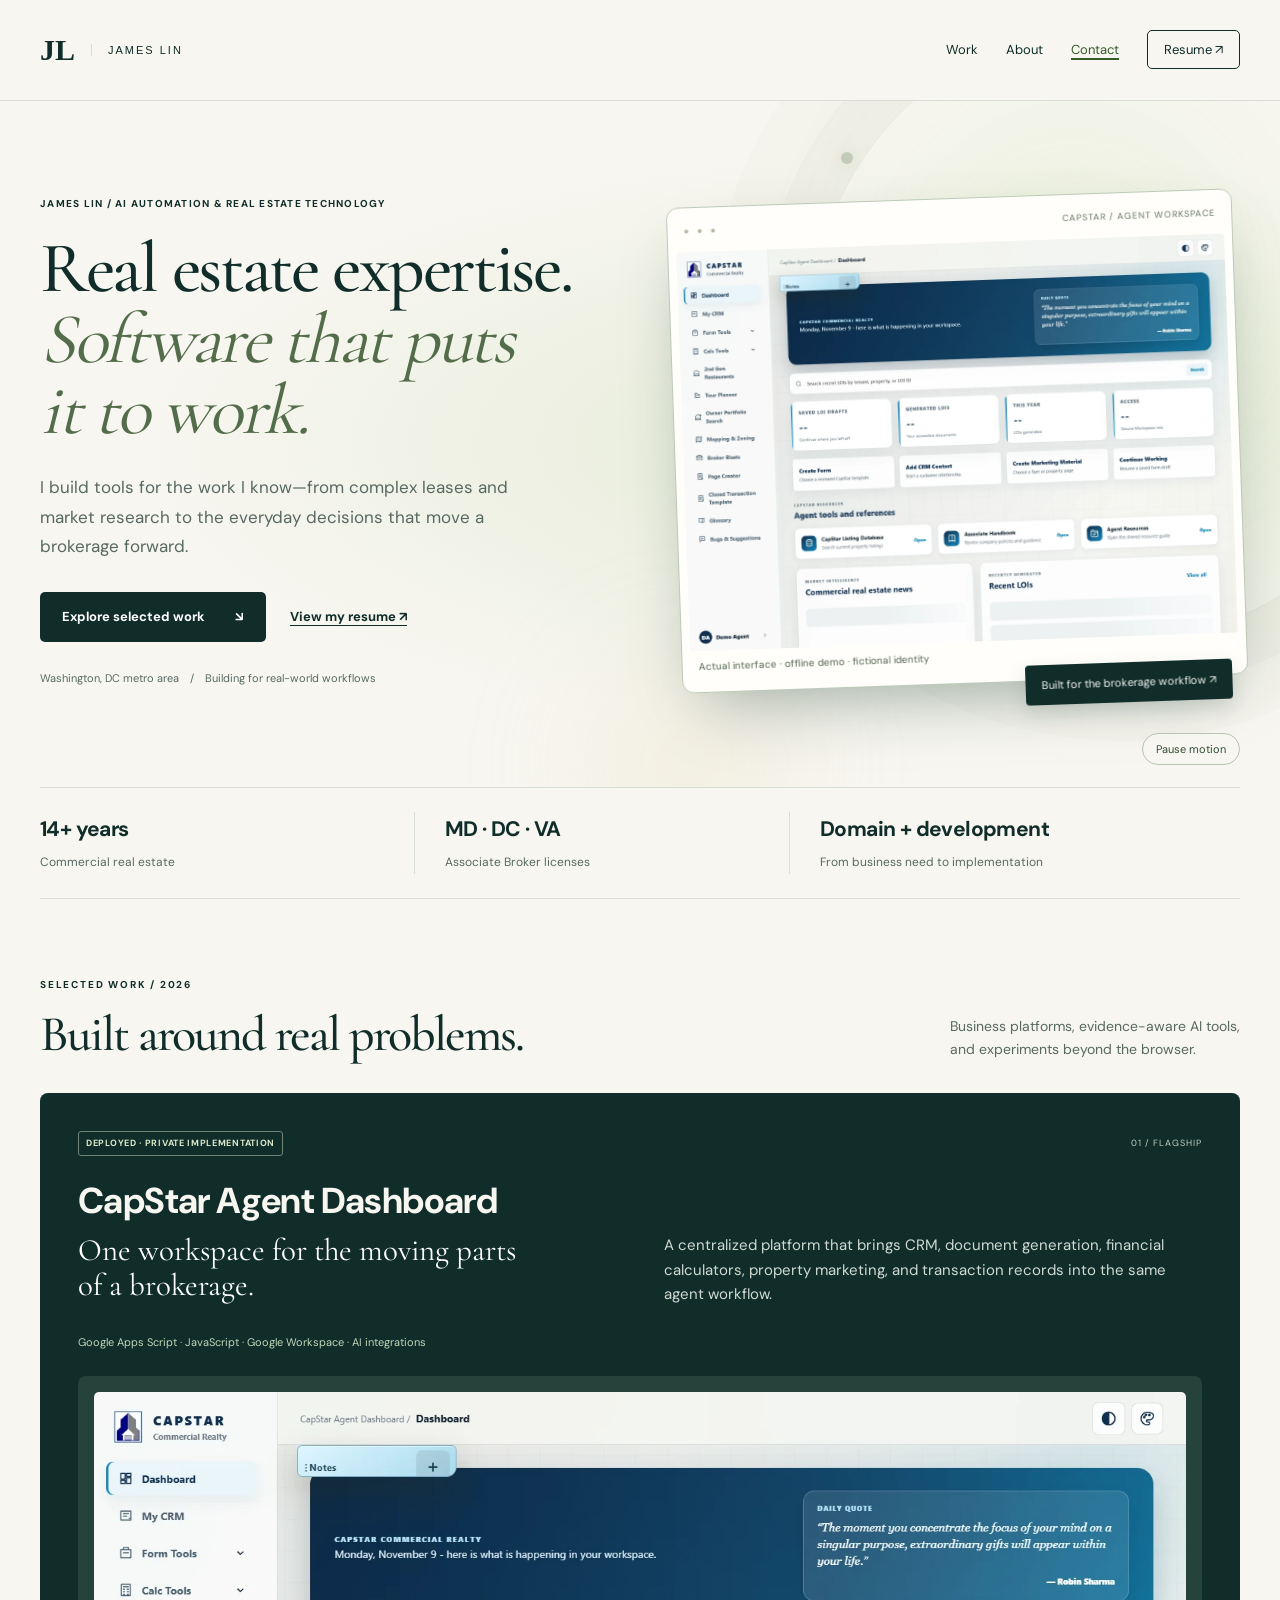
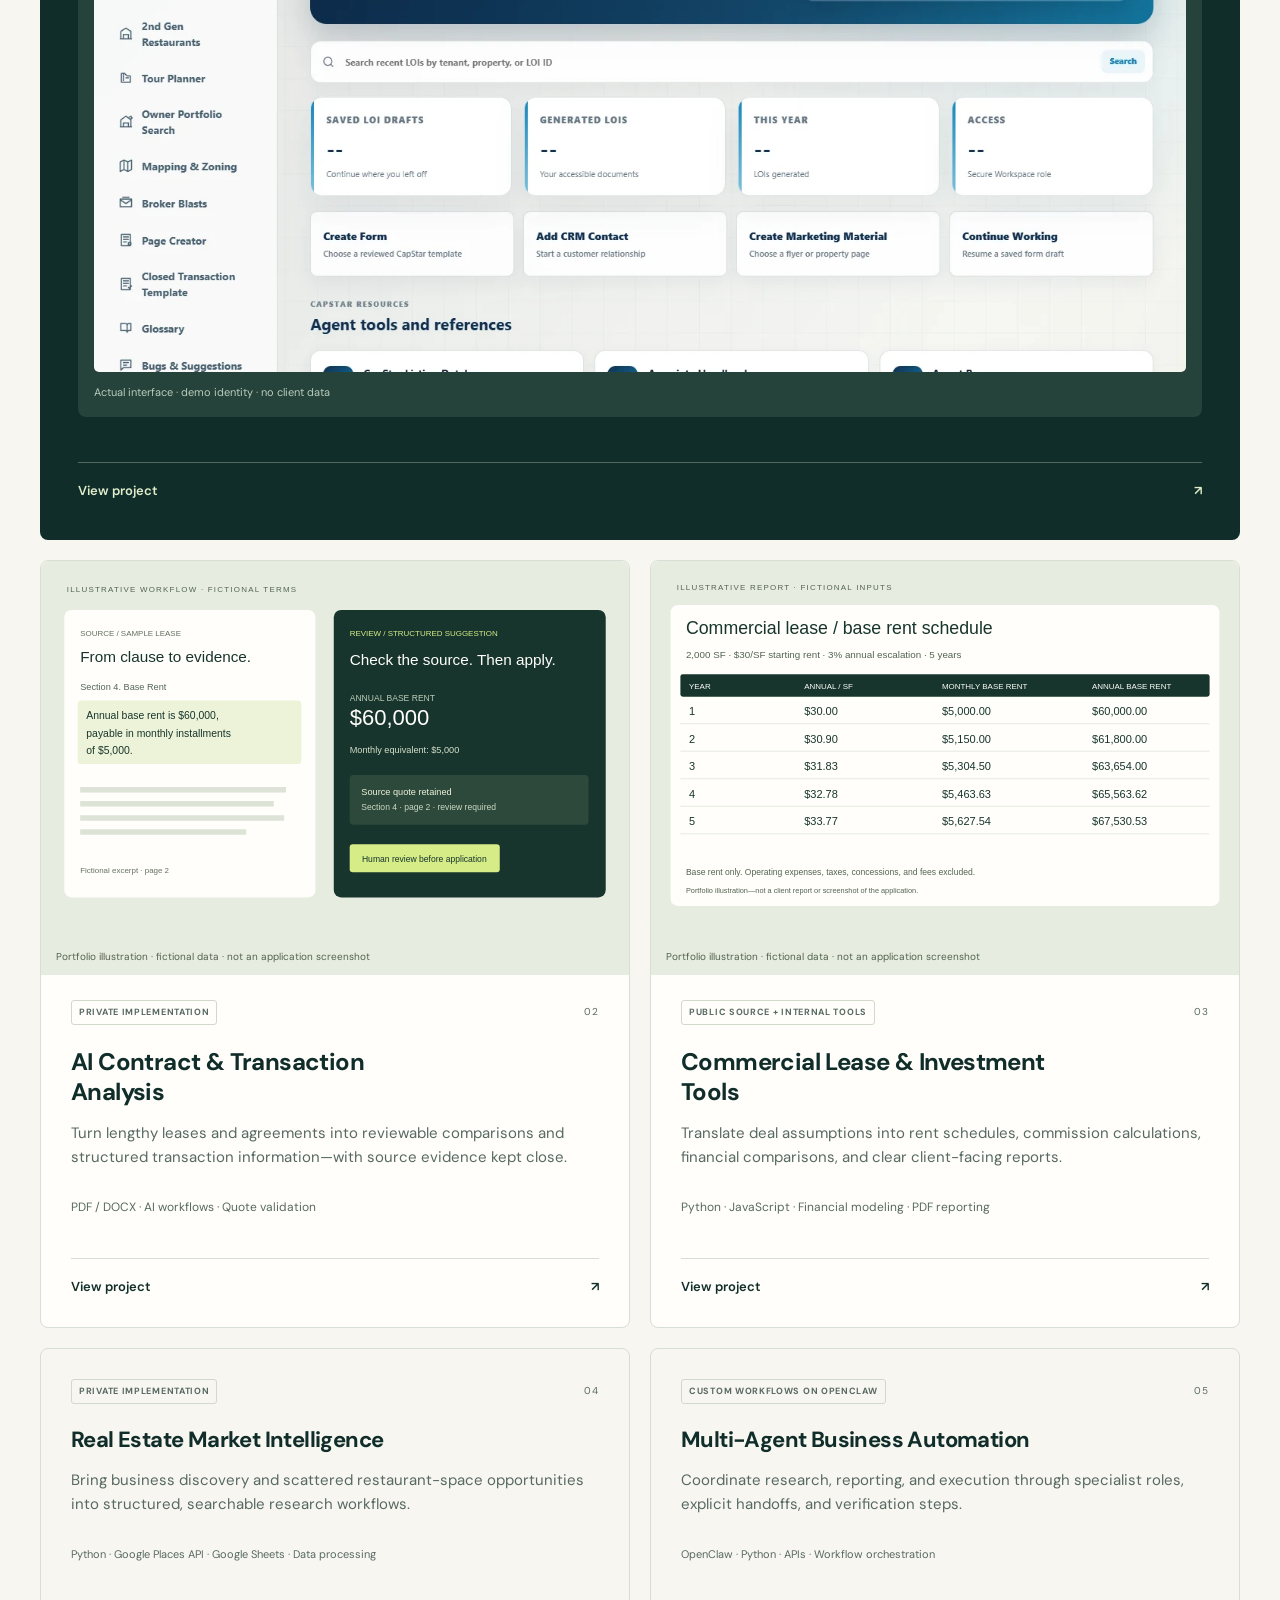
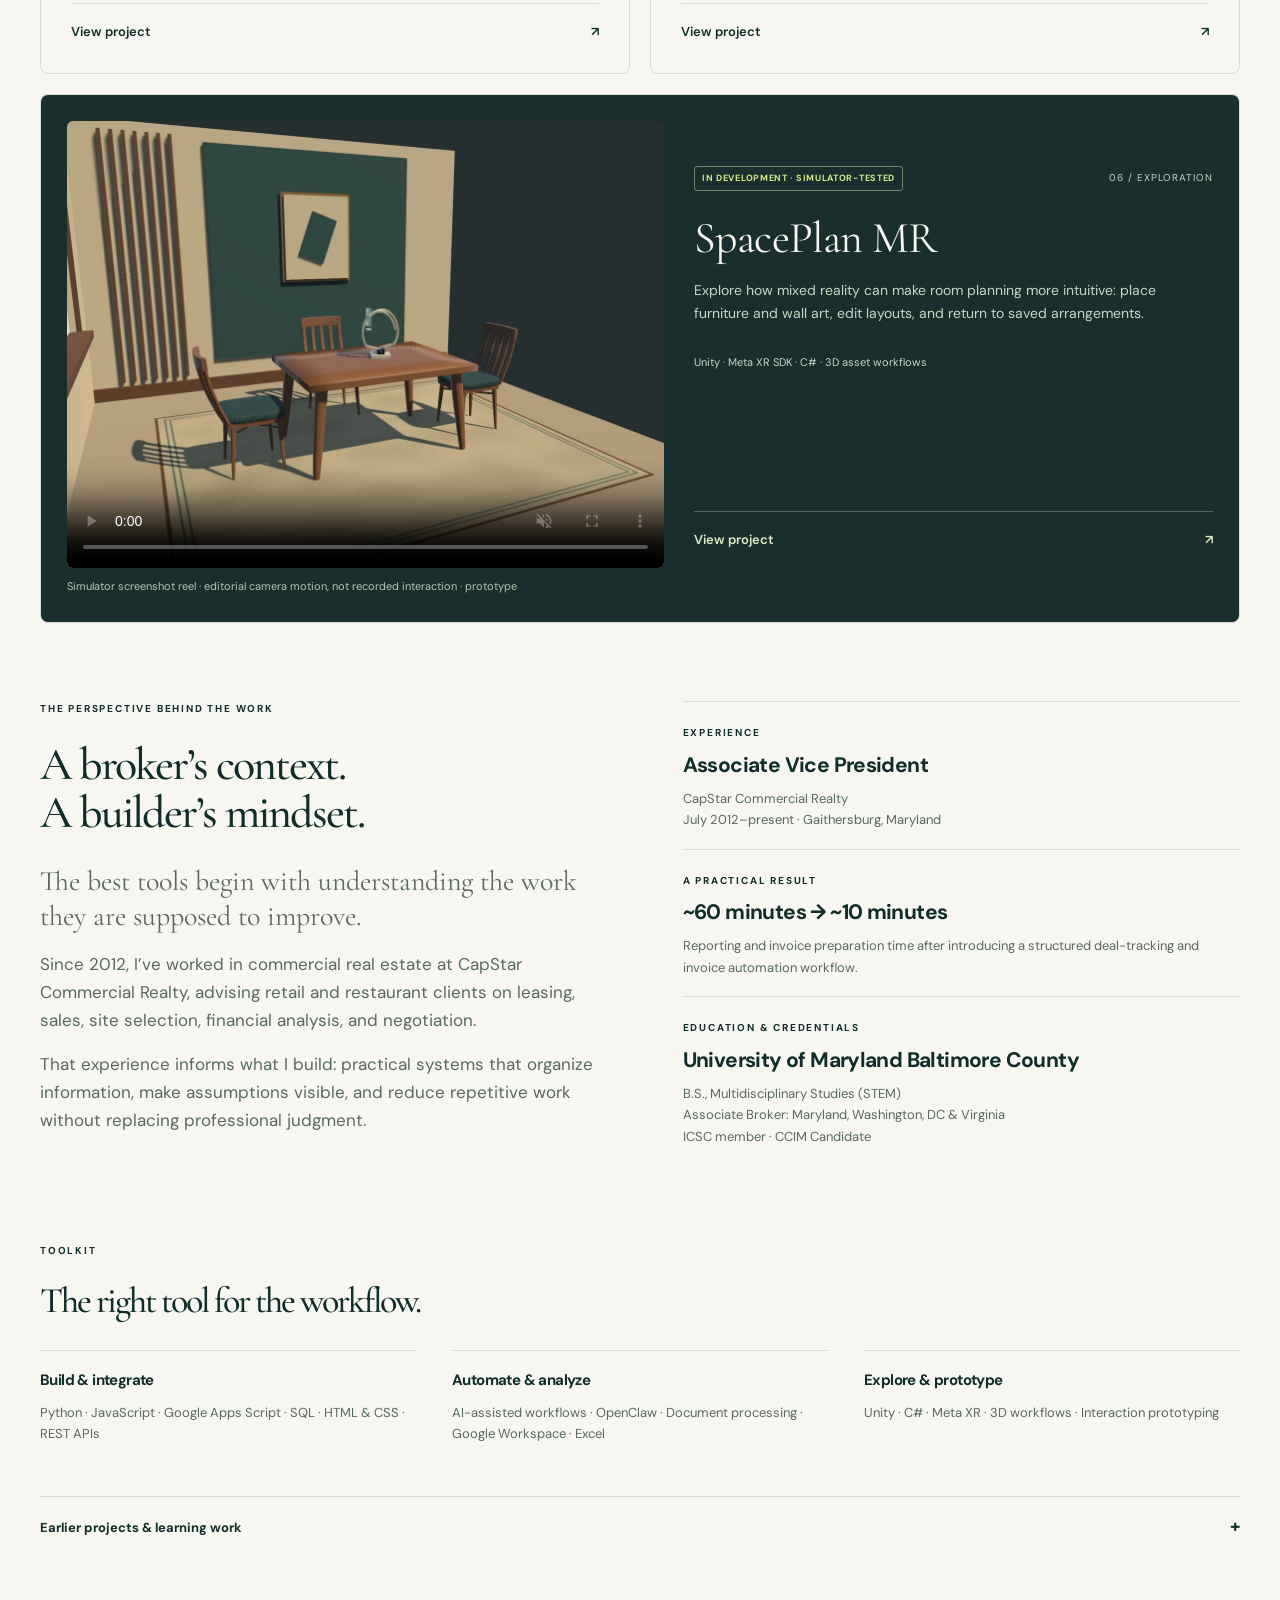
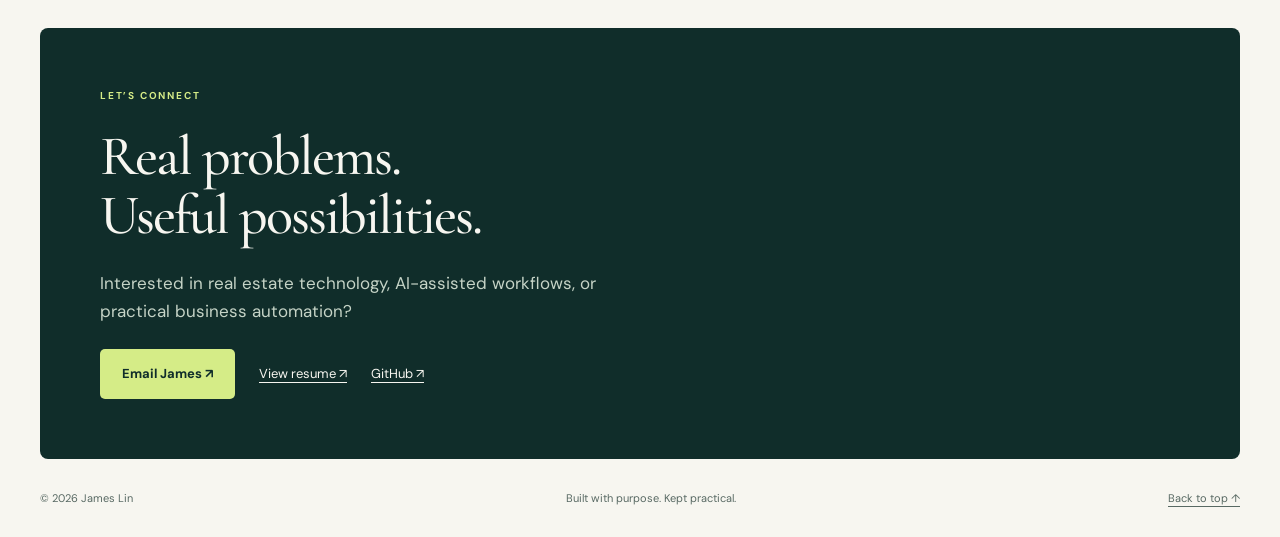
==== commit 4111d681: "Add privacy-safe project showcase, case studies and accessible motion" ====
--- a/index.html
+++ b/index.html
@@ -1,52 +1,50 @@
-<!doctype html>
+<!DOCTYPE html>
+
 <html lang="en">
 <head>
-<meta charset="utf-8"><meta name="viewport" content="width=device-width,initial-scale=1">
-<title>James Lin — AI Automation & Real Estate Technology</title>
-<meta name="description" content="James Lin builds AI-assisted real estate tools, workflow automation, and practical business software. Explore selected projects and 14+ years of brokerage experience.">
-<meta name="theme-color" content="#102d2a">
-<meta property="og:title" content="James Lin — From industry insight to working software">
-<meta property="og:description" content="AI automation, real estate technology, and practical business systems. Selected work by James Lin.">
-<meta property="og:type" content="website"><meta property="og:url" content="https://silversnake0.github.io/jdev/">
-<link rel="canonical" href="https://silversnake0.github.io/jdev/"><link rel="stylesheet" href="assets/css/portfolio.css">
-</head>
+<meta charset="utf-8"/><meta content="width=device-width,initial-scale=1" name="viewport"/>
+<title>James Lin — AI Automation &amp; Real Estate Technology</title>
+<meta content="James Lin builds AI-assisted real estate tools, workflow automation, and practical business software. Explore selected projects and 14+ years of brokerage experience." name="description"/>
+<meta content="#102d2a" name="theme-color"/>
+<meta content="James Lin — From industry insight to working software" property="og:title"/>
+<meta content="AI automation, real estate technology, and practical business systems. Selected work by James Lin." property="og:description"/>
+<meta content="website" property="og:type"/><meta content="https://silversnake0.github.io/jdev/" property="og:url"/>
+<link href="https://silversnake0.github.io/jdev/" rel="canonical"/><link href="assets/css/portfolio.css" rel="stylesheet"/>
+<link href="assets/css/showcase.css" rel="stylesheet"/><script defer="" src="assets/js/showcase.js"></script></head>
 <body>
 <a class="skip" href="#main">Skip to content</a>
-<header class="header"><a class="brand" href="#top" aria-label="James Lin home">JL<span>JAMES LIN</span></a><nav aria-label="Main navigation"><a href="#work">Work</a><a href="#about">About</a><a href="#contact">Contact</a><a class="nav-resume" href="assets/James_Lin_Real_Estate_AI_Resume.pdf">Resume ↗</a></nav></header>
+<header class="header"><a aria-label="James Lin home" class="brand" href="#top">JL<span>JAMES LIN</span></a><nav aria-label="Main navigation"><a href="#work">Work</a><a href="#about">About</a><a href="#contact">Contact</a><a class="nav-resume" href="assets/James_Lin_Real_Estate_AI_Resume.pdf">Resume ↗</a></nav></header>
 <main id="main">
-<section id="top" class="hero">
-<div><p class="eyebrow"><span class="dot"></span> AI AUTOMATION & REAL ESTATE TECHNOLOGY</p>
-<h1>Industry insight.<br>Working software.</h1>
-<p class="intro">I’m James. I turn the everyday complexity of commercial real estate into practical tools—connecting brokerage experience, AI, and thoughtful automation.</p>
+<section class="hero" id="top"><div aria-hidden="true" class="ambient"><div class="orb one"></div><div class="orb two"></div><div class="orbit-lines"></div></div><button aria-pressed="false" class="motion-toggle" type="button">Pause motion</button>
+<div><p class="eyebrow">JAMES LIN / AI AUTOMATION &amp; REAL ESTATE TECHNOLOGY</p>
+<h1>Real estate expertise.<br/><em>Software that puts<br/>it to work.</em></h1>
+<p class="intro">I build tools for the work I know—from complex leases and market research to the everyday decisions that move a brokerage forward.</p>
 <div class="actions"><a class="button" href="#work">Explore selected work <span>↘</span></a><a class="text-link" href="assets/James_Lin_Real_Estate_AI_Resume.pdf">View my resume ↗</a></div>
 <p class="hero-note">Washington, DC metro area <span> / </span> Building for real-world workflows</p></div>
-<aside class="system" aria-label="Illustrative workflow from transaction documents to human-reviewed results">
-<div class="system-top"><span>FROM INFORMATION TO ACTION</span><span>01—04</span></div>
-<div class="flow"><div><span>01</span><p>Understand the problem<small>Transactions · people · decisions</small></p></div><i aria-hidden="true">↓</i><div><span>02</span><p>Structure the information<small>Documents · data · evidence</small></p></div><i aria-hidden="true">↓</i><div><span>03</span><p>Build the workflow<small>AI assistance · automation · validation</small></p></div><i aria-hidden="true">↓</i><div class="flow-last"><span>04</span><p>Keep people in control<small>Review · judgment · action</small></p></div></div>
-<p class="system-note">My approach: useful systems, grounded in how people actually work.</p></aside>
+<div class="hero-product parallax-item"><div class="browser-chrome"><span>● ● ●</span> CAPSTAR / AGENT WORKSPACE</div><img alt="Actual CapStar dashboard rendered offline with a fictional Demo Agent and no business records" height="1050" src="assets/showcase/dashboard-demo.webp" width="1440"/><p>Actual interface · offline demo · fictional identity</p><a class="product-label" href="#work">Built for the brokerage workflow ↗</a></div>
 </section>
 <div class="credentials"><p><strong>14+ years</strong><span>Commercial real estate</span></p><p><strong>MD · DC · VA</strong><span>Associate Broker licenses</span></p><p><strong>Domain + development</strong><span>From business need to implementation</span></p></div>
-<section id="work" class="section">
+<section class="section" id="work">
 <div class="section-heading"><div><p class="eyebrow">SELECTED WORK / 2026</p><h2>Built around real problems.</h2></div><p>Business platforms, evidence-aware AI tools, and experiments beyond the browser.</p></div>
 <article class="flagship">
 <div class="flagship-copy"><div class="tags"><span class="badge light">DEPLOYED · PRIVATE IMPLEMENTATION</span><span>01 / FLAGSHIP</span></div><h3>CapStar Agent Dashboard</h3><p class="project-lead">One workspace for the moving parts of a brokerage.</p><p>A centralized platform that brings CRM, document generation, financial calculators, property marketing, and transaction records into the same agent workflow.</p><div class="tech">Google Apps Script · JavaScript · Google Workspace · AI integrations</div>
-<details><summary>Read the case study <span>+</span></summary><div class="case"><h4>The problem</h4><p>Agents work across documents, spreadsheets, calculations, and shared records. Disconnected steps create repeated data entry and inconsistent workflows.</p><h4>My contribution</h4><p>Designed and built a role-based dashboard with agent-specific access, administrator tools, reusable document workflows, and branded reporting. Connected day-to-day brokerage requirements with software implementation and iterative testing.</p><h4>What it supports</h4><p>LOIs and forms, lease calculations, CRM records, marketing materials, transaction information, and usage reporting. AI assists selected tasks while agents retain review and decision-making responsibility.</p><p class="disclosure">Internal business application. Source code and authenticated systems are not publicly linked.</p></div></details></div>
-<div class="workspace-visual" aria-label="Conceptual map of dashboard capabilities, not a product screenshot"><div class="visual-bar"><span class="tiny-grid">▦</span> BROKERAGE WORKSPACE <span>↗</span></div><div class="visual-grid"><div><b>01</b><strong>Relationships</strong><small>Contacts & CRM</small></div><div><b>02</b><strong>Documents</strong><small>LOIs & forms</small></div><div><b>03</b><strong>Analysis</strong><small>Lease economics</small></div><div><b>04</b><strong>Operations</strong><small>Records & reporting</small></div></div><div class="visual-bottom"><span class="dot"></span> AGENT WORKFLOWS + ADMINISTRATOR CONTROLS</div><p>Capability map · illustrative, not a live product view</p></div>
-</article>
+</div>
+<figure class="product-shot"><a aria-label="Open full demo dashboard image" href="assets/showcase/dashboard-demo.webp"><img alt="CapStar dashboard screenshot with fictional Demo Agent; all external data requests blocked" height="1050" loading="lazy" src="assets/showcase/dashboard-demo.webp" width="1440"/></a><figcaption>Actual interface · demo identity · no client data</figcaption></figure>
+<a class="case-link" href="projects/capstar-dashboard.html">View project <span>↗</span></a></article>
 <div class="project-grid">
-<article class="project"><div class="tags"><span class="badge">PRIVATE IMPLEMENTATION</span><span>02</span></div><h3>AI Contract & Transaction Analysis</h3><p>Turn lengthy leases and agreements into reviewable comparisons and structured transaction information—with source evidence kept close.</p><div class="tech">PDF / DOCX · AI workflows · Quote validation</div><details><summary>Read the case study <span>+</span></summary><div class="case"><h4>Evidence before action</h4><p>Built contract-comparison and transaction-extraction workflows that preserve source quotations and page references. Added checks on quoted text, separate handling of conflicting suggestions, and review before applying values.</p><h4>Designed for imperfect conditions</h4><p>Implemented resumable extraction and recovery paths for provider failures. Tested late-document change detection using a 52-page lease and a synthetic amendment.</p><p class="disclosure">Part of the CapStar platform. Automated tests do not establish legal accuracy; source documents and AI suggestions require human review.</p></div></details></article>
-<article class="project"><div class="tags"><span class="badge">PUBLIC SOURCE + INTERNAL TOOLS</span><span>03</span></div><h3>Commercial Lease & Investment Tools</h3><p>Translate deal assumptions into rent schedules, commission calculations, financial comparisons, and clear client-facing reports.</p><div class="tech">Python · JavaScript · Financial modeling · PDF reporting</div><details><summary>Read the case study <span>+</span></summary><div class="case"><h4>From calculation to decision support</h4><p>Created an original Python commercial rent calculator and expanded into dashboard tools covering lease schedules, cap rates, lease versus purchase, and lease-alternative comparisons.</p><p>Structured inputs, visible assumptions, AI-assisted LOI prefilling, and agent review connect document terms with useful analysis.</p><a class="text-link" href="https://github.com/SilverSnake0/Estimated-Commercial-Rent-Calculation-Sheet">View original calculator source ↗</a><p class="disclosure">The public repository is the original calculator, not the source for the newer private dashboard modules.</p></div></details></article>
-<article class="project"><div class="tags"><span class="badge">PRIVATE IMPLEMENTATION</span><span>04</span></div><h3>Real Estate Market Intelligence</h3><p>Bring business discovery and scattered restaurant-space opportunities into structured, searchable research workflows.</p><div class="tech">Python · Google Places API · Google Sheets · Data processing</div><details><summary>Read the case study <span>+</span></summary><div class="case"><h4>Less repetitive research</h4><p>Built business-discovery and public-website research workflows, alongside an email-to-database pipeline for second-generation restaurant spaces. Structured information makes market and opportunity research easier to filter and revisit.</p><h4>Scope</h4><p>These are existing research and intake tools, not a claim that every contact is qualified or interested in a transaction. The proposed shared dashboard lead-finder tab is a separate, unimplemented concept.</p><p class="disclosure">Private implementation. No lead database, client communications, or API credentials are published here.</p></div></details></article>
-<article class="project"><div class="tags"><span class="badge">CUSTOM WORKFLOWS ON OPENCLAW</span><span>05</span></div><h3>Multi-Agent Business Automation</h3><p>Coordinate research, reporting, and execution through specialist roles, explicit handoffs, and verification steps.</p><div class="tech">OpenClaw · Python · APIs · Workflow orchestration</div><details><summary>Read the case study <span>+</span></summary><div class="case"><h4>Coordination, not just conversation</h4><p>Designed agent roles and task pipelines for intake, routing, research, status reporting, and durable handoffs. Established reusable workflows that preserve context and require checks before work is marked complete.</p><h4>My contribution</h4><p>The role architecture, integrations, operating workflows, and verification practices built around OpenClaw. OpenClaw itself is an existing framework, not my original software.</p><p class="disclosure">Private configuration and operational workflows. Internal instructions, accounts, and private data are not exposed.</p></div></details></article>
-<article class="project wide"><div><div class="tags"><span class="badge experimental">IN DEVELOPMENT · SIMULATOR-TESTED</span><span>06 / EXPLORATION</span></div><h3>SpacePlan MR</h3><p>Explore how mixed reality can make room planning more intuitive: place furniture and wall art, edit layouts, and return to saved arrangements.</p><div class="tech">Unity · Meta XR SDK · C# · 3D asset workflows</div></div><details><summary>Explore the project <span>+</span></summary><div class="case"><p>Developing a mixed-reality room-planning workflow with gaze and pinch interactions, furniture placement, layout persistence, and guided room-readiness states.</p><p>Simulator workflows have exercised chair and wall-art placement, save/reopen behavior, and recovery scenarios. Work continues on presentation, reliability, and performance.</p><p class="disclosure">Prototype—not a released product. Physical room sensing, device performance, and real-world anchor behavior remain unverified. No public source or live demo is provided.</p></div></details></article>
+<article class="project visual-card"><figure class="card-visual"><img alt="Illustrative fictional lease excerpt paired with a cited rent suggestion" height="600" loading="lazy" src="assets/showcase/contract-demo.svg" width="960"/><figcaption>Portfolio illustration · fictional data · not an application screenshot</figcaption></figure><div class="tags"><span class="badge">PRIVATE IMPLEMENTATION</span><span>02</span></div><h3>AI Contract &amp; Transaction Analysis</h3><p>Turn lengthy leases and agreements into reviewable comparisons and structured transaction information—with source evidence kept close.</p><div class="tech">PDF / DOCX · AI workflows · Quote validation</div><a class="case-link" href="projects/contract-analysis.html">View project <span>↗</span></a></article>
+<article class="project visual-card"><figure class="card-visual"><img alt="Illustrative five-year base rent schedule with fictional inputs" height="600" loading="lazy" src="assets/showcase/lease-demo.svg" width="960"/><figcaption>Portfolio illustration · fictional data · not an application screenshot</figcaption></figure><div class="tags"><span class="badge">PUBLIC SOURCE + INTERNAL TOOLS</span><span>03</span></div><h3>Commercial Lease &amp; Investment Tools</h3><p>Translate deal assumptions into rent schedules, commission calculations, financial comparisons, and clear client-facing reports.</p><div class="tech">Python · JavaScript · Financial modeling · PDF reporting</div><a class="case-link" href="projects/lease-tools.html">View project <span>↗</span></a></article>
+<article class="project compact-project"><div class="tags"><span class="badge">PRIVATE IMPLEMENTATION</span><span>04</span></div><h3>Real Estate Market Intelligence</h3><p>Bring business discovery and scattered restaurant-space opportunities into structured, searchable research workflows.</p><div class="tech">Python · Google Places API · Google Sheets · Data processing</div><a class="case-link" href="projects/market-intelligence.html">View project <span>↗</span></a></article>
+<article class="project compact-project"><div class="tags"><span class="badge">CUSTOM WORKFLOWS ON OPENCLAW</span><span>05</span></div><h3>Multi-Agent Business Automation</h3><p>Coordinate research, reporting, and execution through specialist roles, explicit handoffs, and verification steps.</p><div class="tech">OpenClaw · Python · APIs · Workflow orchestration</div><a class="case-link" href="projects/agent-automation.html">View project <span>↗</span></a></article>
+<article class="project wide"><figure class="spaceplan-film"><video aria-label="Animated presentation of a SpacePlan simulator screenshot" controls="" height="720" loop="" muted="" playsinline="" poster="assets/showcase/spaceplan-poster.webp" preload="none" width="960"><source data-src="assets/showcase/spaceplan-simulator.mp4" type="video/mp4"/></video><figcaption>Simulator screenshot reel · editorial camera motion, not recorded interaction · prototype</figcaption></figure><div><div class="tags"><span class="badge experimental">IN DEVELOPMENT · SIMULATOR-TESTED</span><span>06 / EXPLORATION</span></div><h3>SpacePlan MR</h3><p>Explore how mixed reality can make room planning more intuitive: place furniture and wall art, edit layouts, and return to saved arrangements.</p><div class="tech">Unity · Meta XR SDK · C# · 3D asset workflows</div></div><a class="case-link" href="projects/spaceplan.html">View project <span>↗</span></a></article>
 </div>
 </section>
-<section id="about" class="section about">
-<div><p class="eyebrow">THE PERSPECTIVE BEHIND THE WORK</p><h2>A broker’s context.<br>A builder’s mindset.</h2><p class="about-intro">The best tools begin with understanding the work they are supposed to improve.</p><p>Since 2012, I’ve worked in commercial real estate at CapStar Commercial Realty, advising retail and restaurant clients on leasing, sales, site selection, financial analysis, and negotiation.</p><p>That experience informs what I build: practical systems that organize information, make assumptions visible, and reduce repetitive work without replacing professional judgment.</p></div>
-<div class="about-facts"><div><p class="eyebrow">EXPERIENCE</p><h3>Associate Vice President</h3><p>CapStar Commercial Realty<br>July 2012–present · Gaithersburg, Maryland</p></div><div><p class="eyebrow">A PRACTICAL RESULT</p><h3>~60 minutes → ~10 minutes</h3><p>Reporting and invoice preparation time after introducing a structured deal-tracking and invoice automation workflow.</p></div><div><p class="eyebrow">EDUCATION & CREDENTIALS</p><h3>University of Maryland Baltimore County</h3><p>B.S., Multidisciplinary Studies (STEM)<br>Associate Broker: Maryland, Washington, DC & Virginia<br>ICSC member · CCIM Candidate</p></div></div>
+<section class="section about" id="about">
+<div><p class="eyebrow">THE PERSPECTIVE BEHIND THE WORK</p><h2>A broker’s context.<br/>A builder’s mindset.</h2><p class="about-intro">The best tools begin with understanding the work they are supposed to improve.</p><p>Since 2012, I’ve worked in commercial real estate at CapStar Commercial Realty, advising retail and restaurant clients on leasing, sales, site selection, financial analysis, and negotiation.</p><p>That experience informs what I build: practical systems that organize information, make assumptions visible, and reduce repetitive work without replacing professional judgment.</p></div>
+<div class="about-facts"><div><p class="eyebrow">EXPERIENCE</p><h3>Associate Vice President</h3><p>CapStar Commercial Realty<br/>July 2012–present · Gaithersburg, Maryland</p></div><div><p class="eyebrow">A PRACTICAL RESULT</p><h3>~60 minutes → ~10 minutes</h3><p>Reporting and invoice preparation time after introducing a structured deal-tracking and invoice automation workflow.</p></div><div><p class="eyebrow">EDUCATION &amp; CREDENTIALS</p><h3>University of Maryland Baltimore County</h3><p>B.S., Multidisciplinary Studies (STEM)<br/>Associate Broker: Maryland, Washington, DC &amp; Virginia<br/>ICSC member · CCIM Candidate</p></div></div>
 </section>
-<section class="section skills"><div><p class="eyebrow">TOOLKIT</p><h2>The right tool for the workflow.</h2></div><div class="skill-columns"><div><h3>Build & integrate</h3><p>Python · JavaScript · Google Apps Script · SQL · HTML & CSS · REST APIs</p></div><div><h3>Automate & analyze</h3><p>AI-assisted workflows · OpenClaw · Document processing · Google Workspace · Excel</p></div><div><h3>Explore & prototype</h3><p>Unity · C# · Meta XR · 3D workflows · Interaction prototyping</p></div></div></section>
-<section class="earlier"><details><summary>Earlier projects & learning work <span>+</span></summary><div class="earlier-links"><a href="https://github.com/SilverSnake0/File-Automated-Assistant-Mover">File Automation Assistant ↗</a><a href="https://github.com/SilverSnake0/Tennis-Ace-Machine-Learning-Project">Tennis Regression Project ↗</a><a href="https://github.com/SilverSnake0/Typing-Speed-Test">Typing Speed Test ↗</a><a href="https://github.com/SilverSnake0/Choose-Your-Own-Adventure-Game-Python">Python Adventure Game ↗</a></div></details></section>
-<section id="contact" class="contact"><p class="eyebrow">LET’S CONNECT</p><h2>Real problems.<br>Useful possibilities.</h2><p>Interested in real estate technology, AI-assisted workflows, or practical business automation?</p><div class="actions"><a class="button cream" href="mailto:silversnake@duck.com">Email James ↗</a><a href="assets/James_Lin_Real_Estate_AI_Resume.pdf">View resume ↗</a><a href="https://github.com/SilverSnake0">GitHub ↗</a></div></section>
+<section class="section skills"><div><p class="eyebrow">TOOLKIT</p><h2>The right tool for the workflow.</h2></div><div class="skill-columns"><div><h3>Build &amp; integrate</h3><p>Python · JavaScript · Google Apps Script · SQL · HTML &amp; CSS · REST APIs</p></div><div><h3>Automate &amp; analyze</h3><p>AI-assisted workflows · OpenClaw · Document processing · Google Workspace · Excel</p></div><div><h3>Explore &amp; prototype</h3><p>Unity · C# · Meta XR · 3D workflows · Interaction prototyping</p></div></div></section>
+<section class="earlier"><details><summary>Earlier projects &amp; learning work <span>+</span></summary><div class="earlier-links"><a href="https://github.com/SilverSnake0/File-Automated-Assistant-Mover">File Automation Assistant ↗</a><a href="https://github.com/SilverSnake0/Tennis-Ace-Machine-Learning-Project">Tennis Regression Project ↗</a><a href="https://github.com/SilverSnake0/Typing-Speed-Test">Typing Speed Test ↗</a><a href="https://github.com/SilverSnake0/Choose-Your-Own-Adventure-Game-Python">Python Adventure Game ↗</a></div></details></section>
+<section class="contact" id="contact"><p class="eyebrow">LET’S CONNECT</p><h2>Real problems.<br/>Useful possibilities.</h2><p>Interested in real estate technology, AI-assisted workflows, or practical business automation?</p><div class="actions"><a class="button cream" href="mailto:silversnake@duck.com">Email James ↗</a><a href="assets/James_Lin_Real_Estate_AI_Resume.pdf">View resume ↗</a><a href="https://github.com/SilverSnake0">GitHub ↗</a></div></section>
 </main><footer><span>© 2026 James Lin</span><span>Built with purpose. Kept practical.</span><a href="#top">Back to top ↑</a></footer>
-</body></html>+<div aria-label="Project image preview" aria-modal="true" class="lightbox" hidden="" role="dialog"><button aria-label="Close image preview" type="button">Close ×</button><img alt=""/></div></body></html>
--- a/assets/css/showcase.css
+++ b/assets/css/showcase.css
@@ -0,0 +1,6 @@
+@font-face{font-family:DM;src:url('../fonts/DMSans[opsz,wght].ttf') format('truetype');font-weight:100 1000;font-display:swap}@font-face{font-family:Cormorant;src:url('../fonts/CormorantGaramond[wght].ttf') format('truetype');font-weight:300 700;font-display:swap}
+body{font-family:DM,Arial,sans-serif;font-size:17px}.header{position:sticky;top:0;z-index:20;background:rgba(247,246,240,.94);backdrop-filter:blur(18px)}.header nav a[aria-current]{color:#365b28;text-decoration:underline;text-decoration-thickness:2px}.header nav a{padding-top:8px;padding-bottom:8px}h1,h2{font-family:Cormorant,Georgia,serif;font-weight:500}.hero{position:relative;isolation:isolate;grid-template-columns:1.05fr 1fr;gap:40px;padding-top:95px;padding-bottom:100px;overflow:hidden}.hero>div:not(.ambient){position:relative;z-index:1}.hero h1{font-size:clamp(48px,5.6vw,77px);line-height:.99;letter-spacing:-2.3px}.hero h1 em{font-weight:400;color:#536c4a;font-style:italic}.hero .eyebrow{font-size:10px;letter-spacing:1.25px}.hero .intro{font-size:17px;max-width:480px}.hero-product{transform:translateY(var(--parallax,0px)) rotate(-2deg);background:#fffefa;border:1px solid #bdcab8;border-radius:12px;padding:8px;box-shadow:0 30px 65px -25px #16352c66;will-change:transform}.hero-product img{display:block;width:100%;height:auto;border-radius:4px}.browser-chrome{display:flex;justify-content:space-between;gap:15px;padding:8px 8px 13px;color:#647362;font-size:9px;letter-spacing:1px}.browser-chrome span{letter-spacing:3px;color:#abb9a1}.hero-product>p{font-size:10px;padding:8px;margin:0;color:#52634f}.product-label{position:absolute;right:15px;bottom:-25px;background:var(--ink);color:var(--paper);font-size:11px;padding:11px 16px;border-radius:4px;text-decoration:none;box-shadow:0 8px 20px #102d2a22}.ambient{position:absolute;inset:0;z-index:-1;overflow:hidden;pointer-events:none;background:radial-gradient(ellipse at 75% 50%,#e4ebd5 0,transparent 60%)}.orb{position:absolute;width:550px;height:550px;border-radius:45%;filter:blur(45px);opacity:.55;animation:drift 22s ease-in-out infinite alternate;background:radial-gradient(circle,#b8d98955,#e4eccc00 70%)}.orb.one{right:-70px;top:-100px}.orb.two{width:350px;height:350px;left:40%;bottom:-150px;animation-delay:-12s;background:radial-gradient(circle,#dfcfa066,#d9e4ce00 70%)}.orbit-lines{position:absolute;width:620px;height:620px;border:1px solid #57704c18;border-radius:50%;top:-80px;right:-150px;box-shadow:0 0 0 50px #57704c08,0 0 0 100px #57704c05;animation:orbit 40s linear infinite}.orbit-lines:after{content:'';position:absolute;width:12px;height:12px;top:130px;left:30px;border-radius:50%;background:#6b875e55;box-shadow:0 0 20px #7e9b6444}@keyframes drift{from{transform:translate(-35px,-20px) scale(1)}to{transform:translate(60px,50px) scale(1.25)}}@keyframes orbit{to{transform:rotate(360deg)}}.motion-toggle{position:absolute;bottom:22px;right:40px;border:1px solid #b6c4ae;background:#f7f6f0d9;color:#314d32;border-radius:20px;padding:8px 13px;font:11px DM,Arial;cursor:pointer;z-index:3}.motion-toggle:focus-visible,.lightbox button:focus-visible{outline:3px solid #8d540c;outline-offset:4px}.motion-paused .ambient *{animation-play-state:paused!important}.motion-paused .parallax-item{transform:rotate(-2deg)!important}
+.section-heading h2{font-size:50px}.section-heading>p{font-size:14px}.flagship{grid-template-columns:1fr;gap:25px;padding:38px;position:relative}.flagship-copy{max-width:none;display:grid;grid-template-columns:1fr 1fr;column-gap:48px}.flagship-copy .tags{grid-column:1/-1;flex-direction:row}.flagship h3{font-size:36px;grid-column:1/-1;max-width:none}.flagship-copy .project-lead{font-family:Cormorant,Georgia;font-size:31px;line-height:1.15;max-width:450px}.flagship-copy>p:not(.project-lead){font-size:15px;max-width:520px}.flagship-copy .tech{grid-column:1/-1;margin:10px 0 0}.product-shot{margin:0;background:#25433a;padding:16px;border-radius:8px}.product-shot img{width:100%;height:auto;max-height:580px;object-fit:cover;object-position:top;display:block;border-radius:5px}.product-shot figcaption{color:#bacbbd;font-size:11px;margin-top:11px}.product-shot a{display:block;cursor:zoom-in}.case-link{display:flex;justify-content:space-between;align-items:center;text-decoration:none;padding-top:17px;border-top:1px solid var(--line);font-size:13px;font-weight:600;margin-top:20px}.flagship>.case-link{color:#e2eecb;border-color:#50695c}.project{transition:transform .3s,box-shadow .3s,border-color .3s;min-width:0}.project:hover{transform:translateY(-4px);box-shadow:0 15px 35px -25px #102d2a70;border-color:#9db28f}.project>p{font-size:15px}.project .tags{font-size:10px}.badge{font-size:9px}.card-visual{margin:-30px -30px 25px;overflow:hidden;background:#e7ece1;border-radius:8px 8px 0 0}.card-visual img{display:block;width:100%;height:auto}.card-visual figcaption{font-size:10px;padding:9px 15px;color:#52634f}.visual-card .tech{font-size:12px}.compact-project{background:transparent}.compact-project h3{font-size:22px}.compact-project .tech{font-size:11px}.project.wide{display:grid;grid-template-columns:1.15fr 1fr;gap:30px;align-items:center;background:#182f2d;color:#f7f6f0;padding:26px}.project.wide h3{font:44px Cormorant,Georgia;margin:20px 0 14px}.wide p,.wide .tech,.wide .tags{color:#c5d7c3}.wide .badge{border-color:#6f856b;color:#d5ec87}.spaceplan-film{margin:0;grid-row:span 2}.spaceplan-film video{display:block;width:100%;height:auto;border-radius:6px;background:#203732}.spaceplan-film figcaption{font-size:11px;line-height:1.6;color:#b4c9b3;margin-top:10px}.wide .case-link{border-color:#516a5d;margin-top:0;color:#e0ebc5}.about-intro{font:28px/1.25 Cormorant,Georgia}.about-facts h3{font-size:21px}.case-page{max-width:1000px;padding:70px 35px}.case-page h1{font-size:65px;max-width:850px}.case-page .case-intro{font-size:20px;color:var(--muted);margin:25px 0 35px;max-width:780px}.case-page figure{margin:30px 0}.case-page figure img{display:block;max-width:100%;height:auto;border-radius:10px;border:1px solid var(--line)}figcaption{font-size:12px;color:var(--muted);margin-top:12px}.case-page .case{max-width:760px;padding-top:15px}.case-page .case p{font-size:17px}.case-page .case h4{font:32px Cormorant,Georgia;margin:30px 0 12px}.case-page .case .disclosure{font-size:14px}.case-next{margin-top:45px;border-top:1px solid var(--line);padding-top:25px;display:flex;justify-content:space-between;font-size:14px;gap:20px}.lightbox{position:fixed;inset:0;z-index:100;background:#061a17ed;padding:65px 30px 30px;display:flex;align-items:center;justify-content:center}.lightbox[hidden]{display:none}.lightbox img{max-width:100%;max-height:100%;object-fit:contain;border-radius:5px}.lightbox button{position:absolute;right:24px;top:15px;padding:10px 18px;border:1px solid #9aa99b;border-radius:5px;color:white;background:#183d31;cursor:pointer;font:14px DM,Arial}.js-motion .reveal{transition:opacity .65s,translate .65s}.js-motion .reveal.pending{opacity:0;translate:0 20px}.reveal:not(.pending){opacity:1;translate:0 0}
+@media(max-width:950px){.hero h1{font-size:59px}.hero{gap:27px}.hero .eyebrow{font-size:9px}.product-label{font-size:10px}.flagship-copy{column-gap:25px}.project.wide{grid-template-columns:1fr 1fr}}
+@media(max-width:700px){.header{padding:15px 22px}.hero{padding:50px 22px 72px;grid-template-columns:1fr;gap:50px}.hero h1{font-size:56px;line-height:1.03;letter-spacing:-1.3px}.hero h1 br:last-child{display:none}.hero .eyebrow{max-width:290px;line-height:1.8}.hero .intro{font-size:16px}.hero-product{max-width:520px;width:100%;margin:auto}.hero .actions{flex-direction:row;align-items:center;gap:20px}.button{padding:13px 17px;font-size:12px;gap:15px}.hero-note{font-size:10px}.motion-toggle{right:22px;bottom:10px;font-size:10px}.credentials{margin-top:12px}.section-heading h2{font-size:39px}.flagship{padding:23px;gap:20px}.flagship-copy{display:block}.flagship .tags{flex-wrap:wrap;gap:10px}.flagship h3{font-size:29px}.flagship-copy .project-lead{font-size:27px}.flagship-copy>p:not(.project-lead){font-size:14px}.product-shot{padding:8px}.product-shot figcaption{font-size:10px}.card-visual{margin:-24px -24px 23px}.project.wide{display:flex;flex-direction:column;align-items:stretch;gap:20px;padding:22px}.spaceplan-film{order:0}.wide>div{order:1}.wide>.case-link{order:2}.wide h3{margin-top:14px}.case-page{padding:45px 22px}.case-page h1{font-size:45px;letter-spacing:-1px}.case-page .case-intro{font-size:17px}.case-next{flex-wrap:wrap}.lightbox{padding:65px 12px 18px}.credentials strong{font-size:16px}.badge{font-size:8px}}
+@media(prefers-reduced-motion:reduce){.ambient *{animation:none!important}.parallax-item{transform:none!important}.project,.reveal{transition:none!important}.reveal.pending{opacity:1!important;translate:none!important}html{scroll-behavior:auto}}
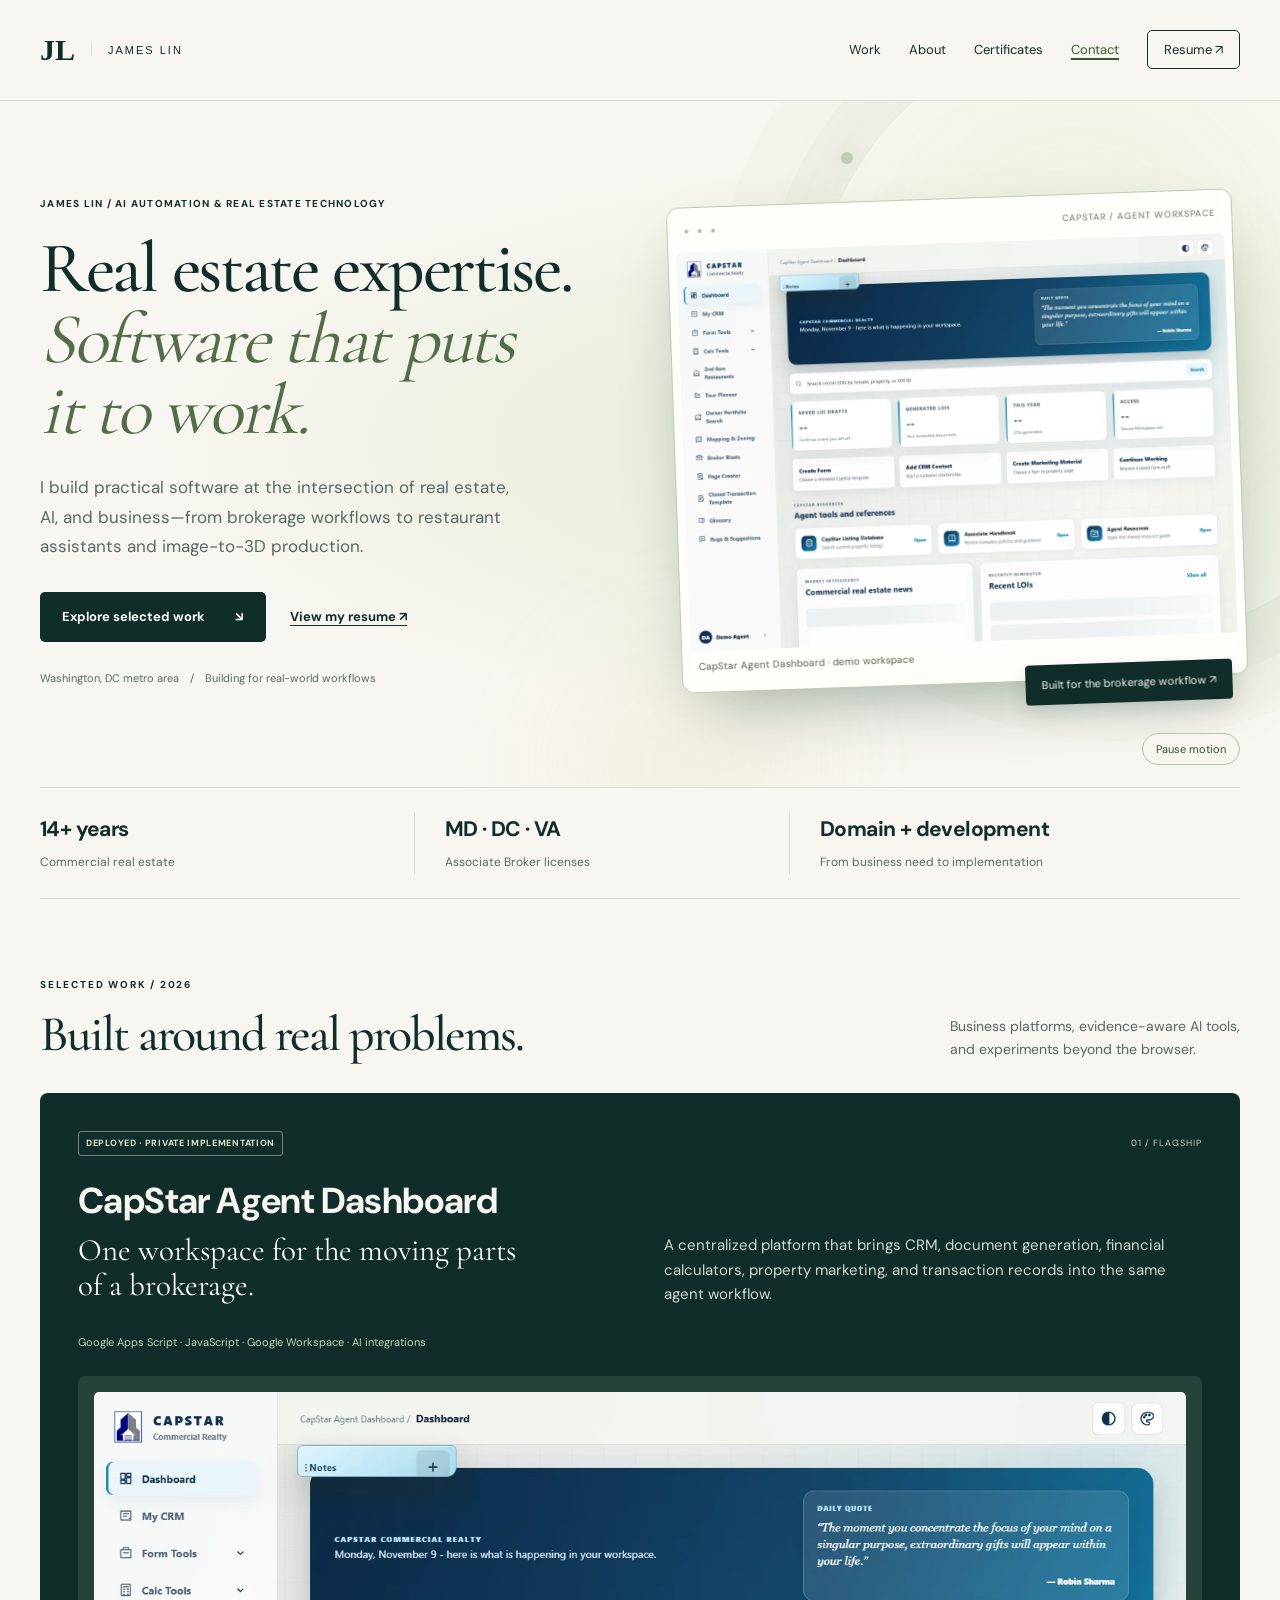
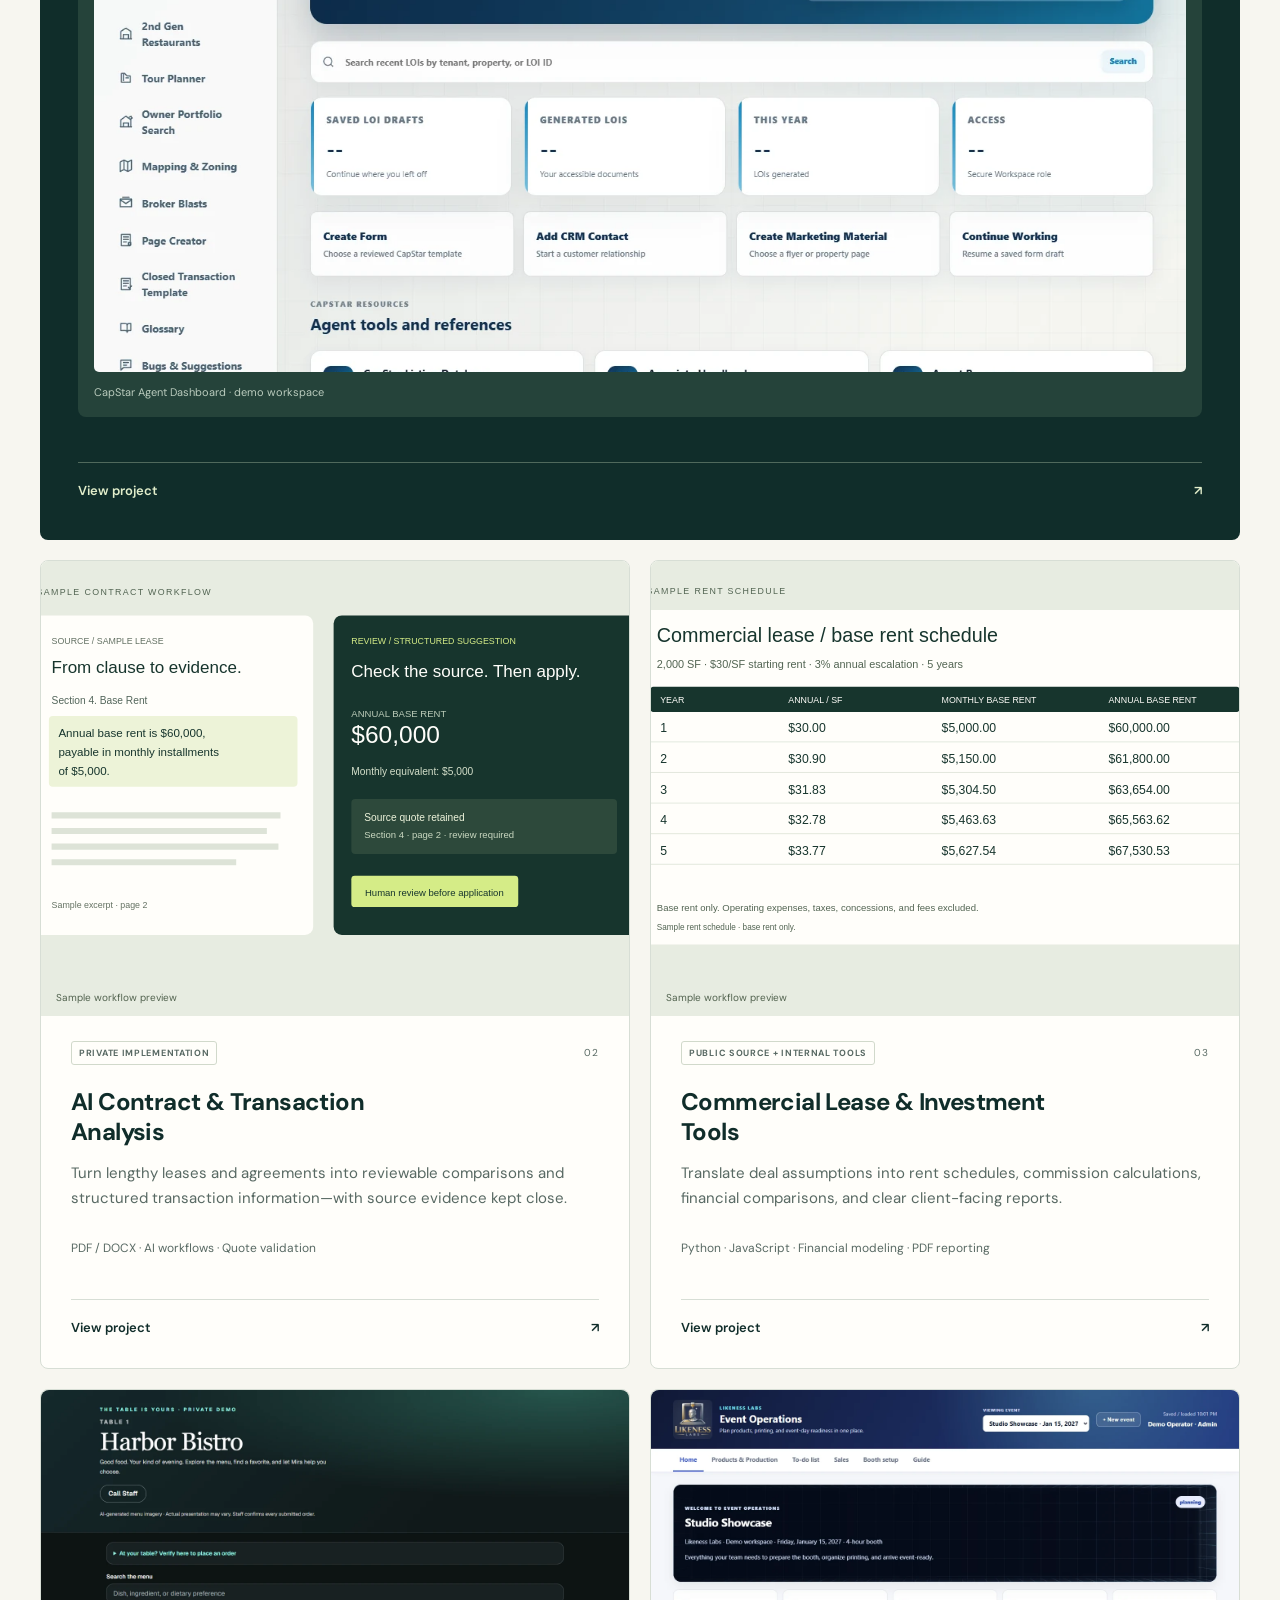
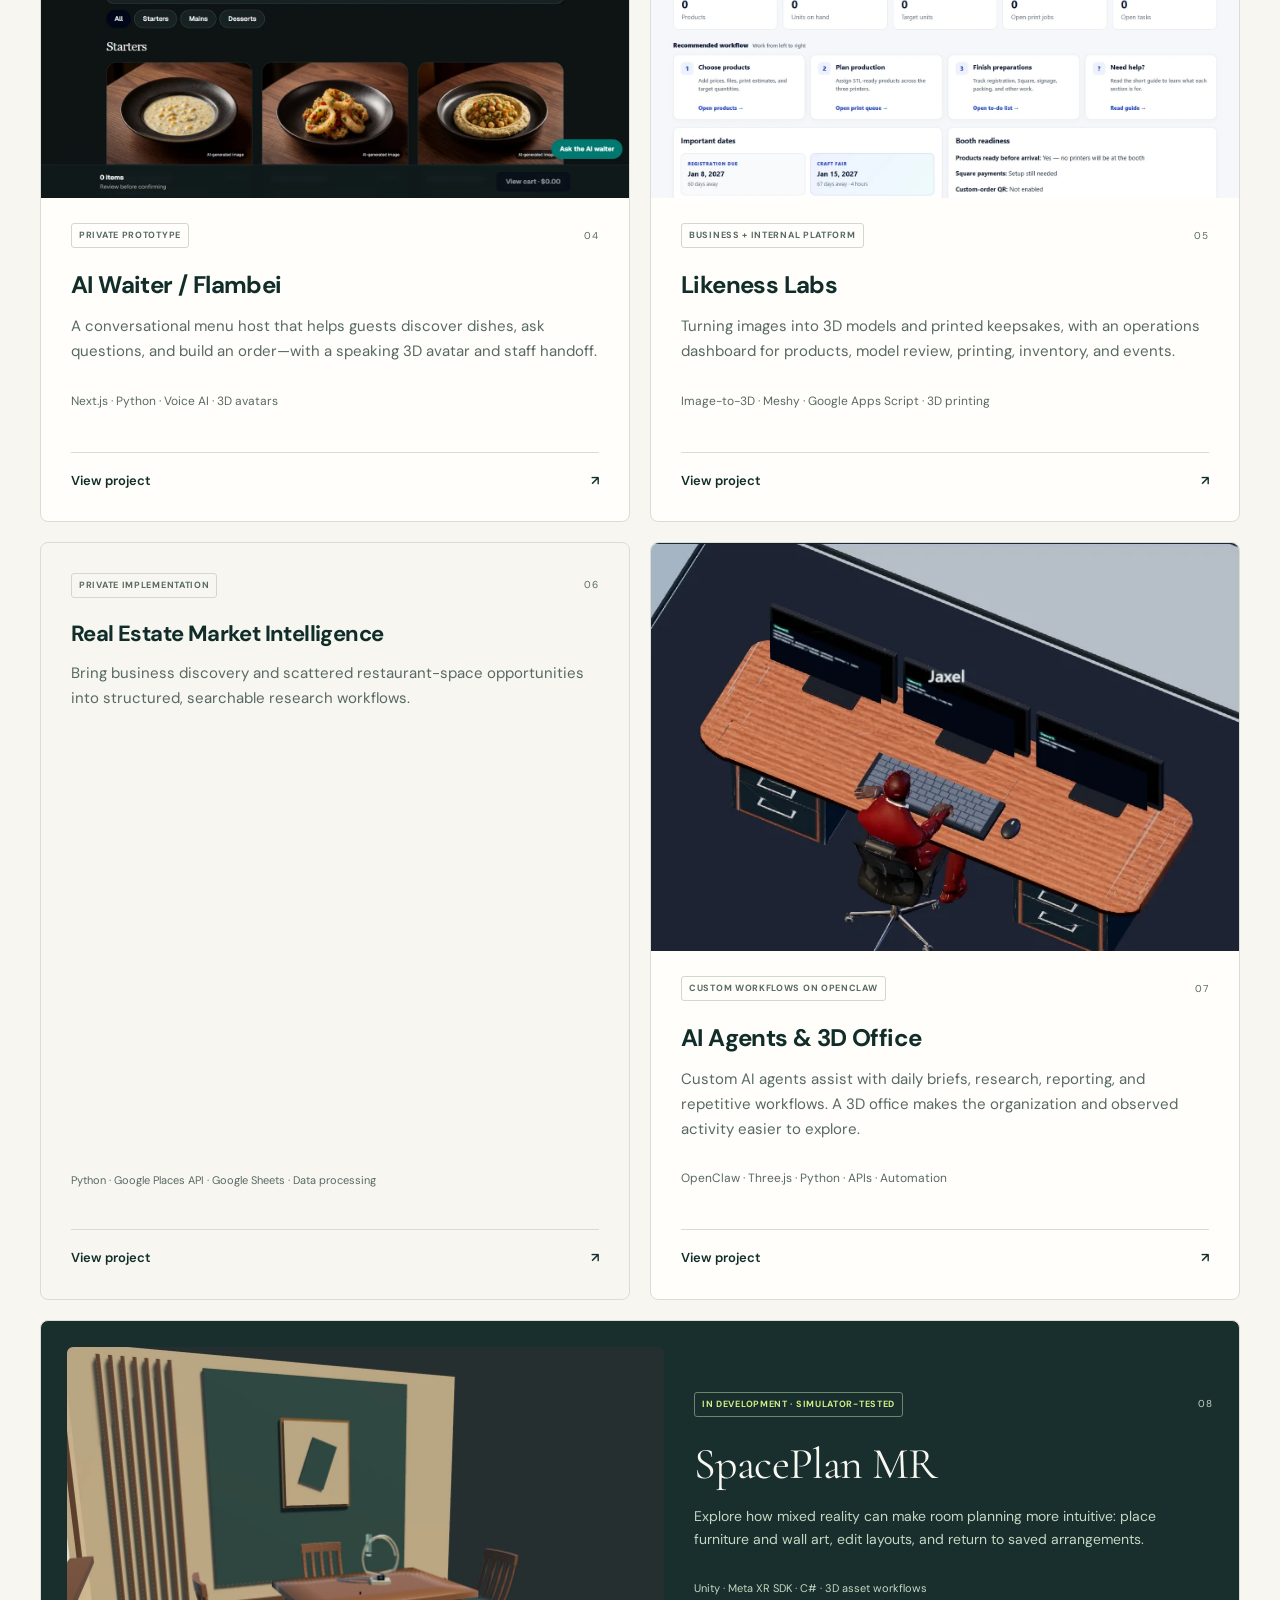
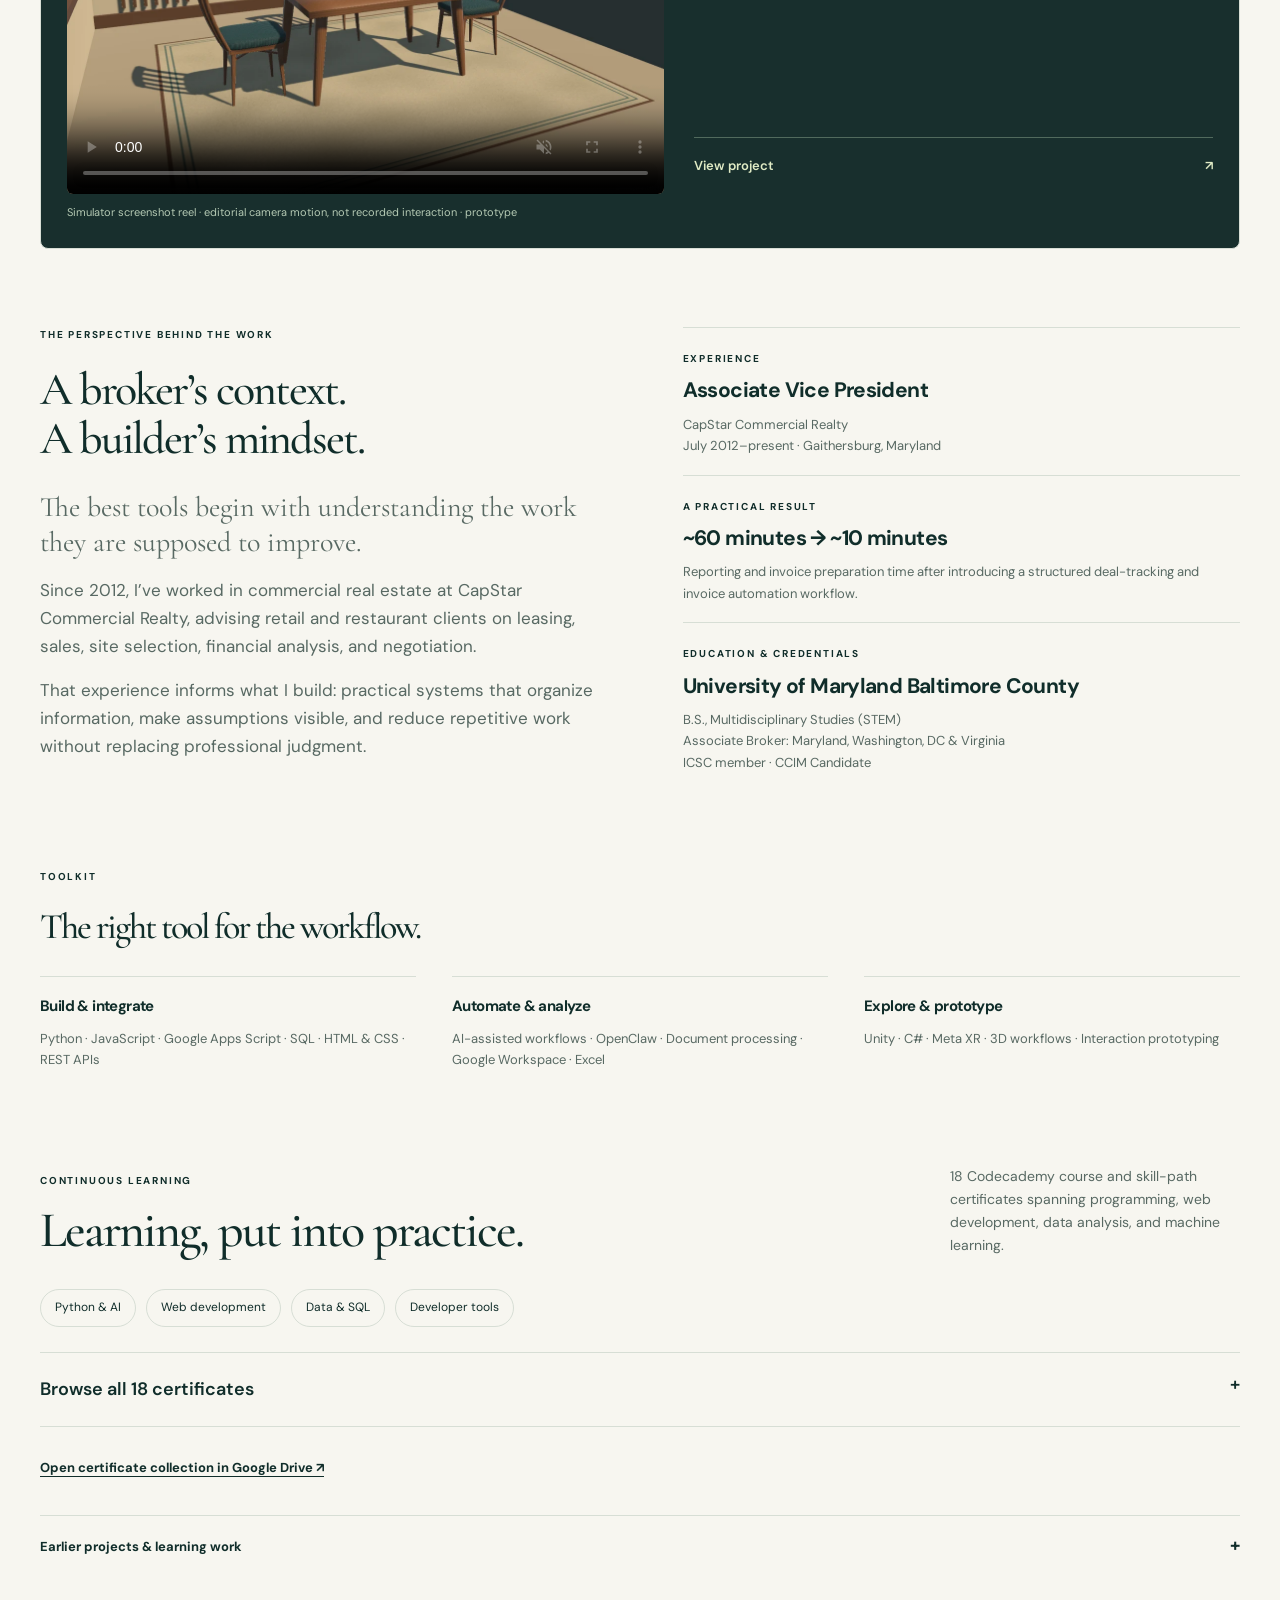
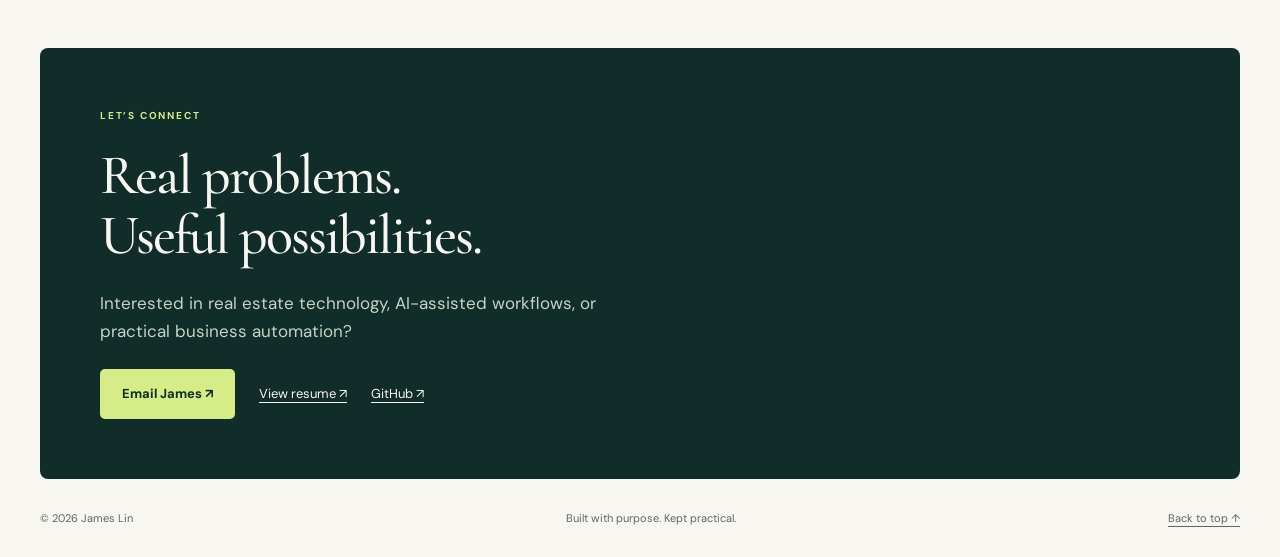
==== commit 907cd8eb: "Feature AI Waiter, Likeness Labs, agent office and course certificates" ====
--- a/index.html
+++ b/index.html
@@ -13,15 +13,15 @@
 <link href="assets/css/showcase.css" rel="stylesheet"/><script defer="" src="assets/js/showcase.js"></script></head>
 <body>
 <a class="skip" href="#main">Skip to content</a>
-<header class="header"><a aria-label="James Lin home" class="brand" href="#top">JL<span>JAMES LIN</span></a><nav aria-label="Main navigation"><a href="#work">Work</a><a href="#about">About</a><a href="#contact">Contact</a><a class="nav-resume" href="assets/James_Lin_Real_Estate_AI_Resume.pdf">Resume ↗</a></nav></header>
+<header class="header"><a aria-label="James Lin home" class="brand" href="#top">JL<span>JAMES LIN</span></a><nav aria-label="Main navigation"><a href="#work">Work</a><a href="#about">About</a><a href="#certifications">Certificates</a><a href="#contact">Contact</a><a class="nav-resume" href="assets/James_Lin_Real_Estate_AI_Resume.pdf">Resume ↗</a></nav></header>
 <main id="main">
 <section class="hero" id="top"><div aria-hidden="true" class="ambient"><div class="orb one"></div><div class="orb two"></div><div class="orbit-lines"></div></div><button aria-pressed="false" class="motion-toggle" type="button">Pause motion</button>
 <div><p class="eyebrow">JAMES LIN / AI AUTOMATION &amp; REAL ESTATE TECHNOLOGY</p>
 <h1>Real estate expertise.<br/><em>Software that puts<br/>it to work.</em></h1>
-<p class="intro">I build tools for the work I know—from complex leases and market research to the everyday decisions that move a brokerage forward.</p>
+<p class="intro">I build practical software at the intersection of real estate, AI, and business—from brokerage workflows to restaurant assistants and image-to-3D production.</p>
 <div class="actions"><a class="button" href="#work">Explore selected work <span>↘</span></a><a class="text-link" href="assets/James_Lin_Real_Estate_AI_Resume.pdf">View my resume ↗</a></div>
 <p class="hero-note">Washington, DC metro area <span> / </span> Building for real-world workflows</p></div>
-<div class="hero-product parallax-item"><div class="browser-chrome"><span>● ● ●</span> CAPSTAR / AGENT WORKSPACE</div><img alt="Actual CapStar dashboard rendered offline with a fictional Demo Agent and no business records" height="1050" src="assets/showcase/dashboard-demo.webp" width="1440"/><p>Actual interface · offline demo · fictional identity</p><a class="product-label" href="#work">Built for the brokerage workflow ↗</a></div>
+<div class="hero-product parallax-item"><div class="browser-chrome"><span>● ● ●</span> CAPSTAR / AGENT WORKSPACE</div><img alt="Actual CapStar dashboard rendered offline with a Demo Agent and no business records" height="1050" src="assets/showcase/dashboard-demo.webp" width="1440"/><p>CapStar Agent Dashboard · demo workspace</p><a class="product-label" href="#work">Built for the brokerage workflow ↗</a></div>
 </section>
 <div class="credentials"><p><strong>14+ years</strong><span>Commercial real estate</span></p><p><strong>MD · DC · VA</strong><span>Associate Broker licenses</span></p><p><strong>Domain + development</strong><span>From business need to implementation</span></p></div>
 <section class="section" id="work">
@@ -29,14 +29,14 @@
 <article class="flagship">
 <div class="flagship-copy"><div class="tags"><span class="badge light">DEPLOYED · PRIVATE IMPLEMENTATION</span><span>01 / FLAGSHIP</span></div><h3>CapStar Agent Dashboard</h3><p class="project-lead">One workspace for the moving parts of a brokerage.</p><p>A centralized platform that brings CRM, document generation, financial calculators, property marketing, and transaction records into the same agent workflow.</p><div class="tech">Google Apps Script · JavaScript · Google Workspace · AI integrations</div>
 </div>
-<figure class="product-shot"><a aria-label="Open full demo dashboard image" href="assets/showcase/dashboard-demo.webp"><img alt="CapStar dashboard screenshot with fictional Demo Agent; all external data requests blocked" height="1050" loading="lazy" src="assets/showcase/dashboard-demo.webp" width="1440"/></a><figcaption>Actual interface · demo identity · no client data</figcaption></figure>
+<figure class="product-shot"><a aria-label="Open full demo dashboard image" href="assets/showcase/dashboard-demo.webp"><img alt="CapStar dashboard screenshot with Demo Agent; all external data requests blocked" height="1050" loading="lazy" src="assets/showcase/dashboard-demo.webp" width="1440"/></a><figcaption>CapStar Agent Dashboard · demo workspace</figcaption></figure>
 <a class="case-link" href="projects/capstar-dashboard.html">View project <span>↗</span></a></article>
 <div class="project-grid">
-<article class="project visual-card"><figure class="card-visual"><img alt="Illustrative fictional lease excerpt paired with a cited rent suggestion" height="600" loading="lazy" src="assets/showcase/contract-demo.svg" width="960"/><figcaption>Portfolio illustration · fictional data · not an application screenshot</figcaption></figure><div class="tags"><span class="badge">PRIVATE IMPLEMENTATION</span><span>02</span></div><h3>AI Contract &amp; Transaction Analysis</h3><p>Turn lengthy leases and agreements into reviewable comparisons and structured transaction information—with source evidence kept close.</p><div class="tech">PDF / DOCX · AI workflows · Quote validation</div><a class="case-link" href="projects/contract-analysis.html">View project <span>↗</span></a></article>
-<article class="project visual-card"><figure class="card-visual"><img alt="Illustrative five-year base rent schedule with fictional inputs" height="600" loading="lazy" src="assets/showcase/lease-demo.svg" width="960"/><figcaption>Portfolio illustration · fictional data · not an application screenshot</figcaption></figure><div class="tags"><span class="badge">PUBLIC SOURCE + INTERNAL TOOLS</span><span>03</span></div><h3>Commercial Lease &amp; Investment Tools</h3><p>Translate deal assumptions into rent schedules, commission calculations, financial comparisons, and clear client-facing reports.</p><div class="tech">Python · JavaScript · Financial modeling · PDF reporting</div><a class="case-link" href="projects/lease-tools.html">View project <span>↗</span></a></article>
-<article class="project compact-project"><div class="tags"><span class="badge">PRIVATE IMPLEMENTATION</span><span>04</span></div><h3>Real Estate Market Intelligence</h3><p>Bring business discovery and scattered restaurant-space opportunities into structured, searchable research workflows.</p><div class="tech">Python · Google Places API · Google Sheets · Data processing</div><a class="case-link" href="projects/market-intelligence.html">View project <span>↗</span></a></article>
-<article class="project compact-project"><div class="tags"><span class="badge">CUSTOM WORKFLOWS ON OPENCLAW</span><span>05</span></div><h3>Multi-Agent Business Automation</h3><p>Coordinate research, reporting, and execution through specialist roles, explicit handoffs, and verification steps.</p><div class="tech">OpenClaw · Python · APIs · Workflow orchestration</div><a class="case-link" href="projects/agent-automation.html">View project <span>↗</span></a></article>
-<article class="project wide"><figure class="spaceplan-film"><video aria-label="Animated presentation of a SpacePlan simulator screenshot" controls="" height="720" loop="" muted="" playsinline="" poster="assets/showcase/spaceplan-poster.webp" preload="none" width="960"><source data-src="assets/showcase/spaceplan-simulator.mp4" type="video/mp4"/></video><figcaption>Simulator screenshot reel · editorial camera motion, not recorded interaction · prototype</figcaption></figure><div><div class="tags"><span class="badge experimental">IN DEVELOPMENT · SIMULATOR-TESTED</span><span>06 / EXPLORATION</span></div><h3>SpacePlan MR</h3><p>Explore how mixed reality can make room planning more intuitive: place furniture and wall art, edit layouts, and return to saved arrangements.</p><div class="tech">Unity · Meta XR SDK · C# · 3D asset workflows</div></div><a class="case-link" href="projects/spaceplan.html">View project <span>↗</span></a></article>
+<article class="project visual-card"><figure class="card-visual"><img alt="Sample lease excerpt paired with a cited rent suggestion" height="600" loading="lazy" src="assets/showcase/contract-demo.svg" width="960"/><figcaption>Sample workflow preview</figcaption></figure><div class="tags"><span class="badge">PRIVATE IMPLEMENTATION</span><span>02</span></div><h3>AI Contract &amp; Transaction Analysis</h3><p>Turn lengthy leases and agreements into reviewable comparisons and structured transaction information—with source evidence kept close.</p><div class="tech">PDF / DOCX · AI workflows · Quote validation</div><a class="case-link" href="projects/contract-analysis.html">View project <span>↗</span></a></article>
+<article class="project visual-card"><figure class="card-visual"><img alt="Sample five-year base rent schedule with sample inputs" height="600" loading="lazy" src="assets/showcase/lease-demo.svg" width="960"/><figcaption>Sample workflow preview</figcaption></figure><div class="tags"><span class="badge">PUBLIC SOURCE + INTERNAL TOOLS</span><span>03</span></div><h3>Commercial Lease &amp; Investment Tools</h3><p>Translate deal assumptions into rent schedules, commission calculations, financial comparisons, and clear client-facing reports.</p><div class="tech">Python · JavaScript · Financial modeling · PDF reporting</div><a class="case-link" href="projects/lease-tools.html">View project <span>↗</span></a></article>
+<article class="project visual-card"><figure class="card-visual"><a aria-label="Enlarge AI Waiter / Flambei screenshot" class="image-preview" href="assets/showcase/ai-waiter.webp"><img alt="AI Waiter / Flambei interface" height="1000" loading="lazy" src="assets/showcase/ai-waiter.webp" width="1440"/></a></figure><div class="tags"><span class="badge">PRIVATE PROTOTYPE</span><span>04</span></div><h3>AI Waiter / Flambei</h3><p>A conversational menu host that helps guests discover dishes, ask questions, and build an order—with a speaking 3D avatar and staff handoff.</p><div class="tech">Next.js · Python · Voice AI · 3D avatars</div><a class="case-link" href="projects/ai-waiter.html">View project <span>↗</span></a></article><article class="project visual-card"><figure class="card-visual"><a aria-label="Enlarge Likeness Labs screenshot" class="image-preview" href="assets/showcase/likeness-dashboard.webp"><img alt="Likeness Labs interface" height="1000" loading="lazy" src="assets/showcase/likeness-dashboard.webp" width="1440"/></a></figure><div class="tags"><span class="badge">BUSINESS + INTERNAL PLATFORM</span><span>05</span></div><h3>Likeness Labs</h3><p>Turning images into 3D models and printed keepsakes, with an operations dashboard for products, model review, printing, inventory, and events.</p><div class="tech">Image-to-3D · Meshy · Google Apps Script · 3D printing</div><a class="case-link" href="projects/likeness-labs.html">View project <span>↗</span></a></article><article class="project compact-project"><div class="tags"><span class="badge">PRIVATE IMPLEMENTATION</span><span>06</span></div><h3>Real Estate Market Intelligence</h3><p>Bring business discovery and scattered restaurant-space opportunities into structured, searchable research workflows.</p><div class="tech">Python · Google Places API · Google Sheets · Data processing</div><a class="case-link" href="projects/market-intelligence.html">View project <span>↗</span></a></article>
+<article class="project visual-card"><figure class="card-visual"><a aria-label="Enlarge 3D agent office" class="image-preview" href="assets/showcase/agent-office.webp"><img alt="Zoomed-in 3D agent office workspace" height="800" loading="lazy" src="assets/showcase/agent-office.webp" width="1200"/></a></figure><div class="tags"><span class="badge">CUSTOM WORKFLOWS ON OPENCLAW</span><span>07</span></div><h3>AI Agents &amp; 3D Office</h3><p>Custom AI agents assist with daily briefs, research, reporting, and repetitive workflows. A 3D office makes the organization and observed activity easier to explore.</p><div class="tech">OpenClaw · Three.js · Python · APIs · Automation</div><a class="case-link" href="projects/agent-automation.html">View project <span>↗</span></a></article>
+<article class="project wide"><figure class="spaceplan-film"><video aria-label="Animated presentation of a SpacePlan simulator screenshot" controls="" height="720" loop="" muted="" playsinline="" poster="assets/showcase/spaceplan-poster.webp" preload="none" width="960"><source data-src="assets/showcase/spaceplan-simulator.mp4" type="video/mp4"/></video><figcaption>Simulator screenshot reel · editorial camera motion, not recorded interaction · prototype</figcaption></figure><div><div class="tags"><span class="badge experimental">IN DEVELOPMENT · SIMULATOR-TESTED</span><span>08</span></div><h3>SpacePlan MR</h3><p>Explore how mixed reality can make room planning more intuitive: place furniture and wall art, edit layouts, and return to saved arrangements.</p><div class="tech">Unity · Meta XR SDK · C# · 3D asset workflows</div></div><a class="case-link" href="projects/spaceplan.html">View project <span>↗</span></a></article>
 </div>
 </section>
 <section class="section about" id="about">
@@ -44,7 +44,7 @@
 <div class="about-facts"><div><p class="eyebrow">EXPERIENCE</p><h3>Associate Vice President</h3><p>CapStar Commercial Realty<br/>July 2012–present · Gaithersburg, Maryland</p></div><div><p class="eyebrow">A PRACTICAL RESULT</p><h3>~60 minutes → ~10 minutes</h3><p>Reporting and invoice preparation time after introducing a structured deal-tracking and invoice automation workflow.</p></div><div><p class="eyebrow">EDUCATION &amp; CREDENTIALS</p><h3>University of Maryland Baltimore County</h3><p>B.S., Multidisciplinary Studies (STEM)<br/>Associate Broker: Maryland, Washington, DC &amp; Virginia<br/>ICSC member · CCIM Candidate</p></div></div>
 </section>
 <section class="section skills"><div><p class="eyebrow">TOOLKIT</p><h2>The right tool for the workflow.</h2></div><div class="skill-columns"><div><h3>Build &amp; integrate</h3><p>Python · JavaScript · Google Apps Script · SQL · HTML &amp; CSS · REST APIs</p></div><div><h3>Automate &amp; analyze</h3><p>AI-assisted workflows · OpenClaw · Document processing · Google Workspace · Excel</p></div><div><h3>Explore &amp; prototype</h3><p>Unity · C# · Meta XR · 3D workflows · Interaction prototyping</p></div></div></section>
-<section class="earlier"><details><summary>Earlier projects &amp; learning work <span>+</span></summary><div class="earlier-links"><a href="https://github.com/SilverSnake0/File-Automated-Assistant-Mover">File Automation Assistant ↗</a><a href="https://github.com/SilverSnake0/Tennis-Ace-Machine-Learning-Project">Tennis Regression Project ↗</a><a href="https://github.com/SilverSnake0/Typing-Speed-Test">Typing Speed Test ↗</a><a href="https://github.com/SilverSnake0/Choose-Your-Own-Adventure-Game-Python">Python Adventure Game ↗</a></div></details></section>
+<section class="section certifications" id="certifications"><div class="section-heading"><div><p class="eyebrow">CONTINUOUS LEARNING</p><h2>Learning, put into practice.</h2></div><p>18 Codecademy course and skill-path certificates spanning programming, web development, data analysis, and machine learning.</p></div><div class="certificate-highlights"><span>Python &amp; AI</span><span>Web development</span><span>Data &amp; SQL</span><span>Developer tools</span></div><details class="certificate-library"><summary>Browse all 18 certificates <span>+</span></summary><div class="certificate-grid"><a href="https://drive.google.com/file/d/1tABJDptRd-0d_4w6YycuL5maR6a1RxY5/view" rel="noopener noreferrer" target="_blank"><span>Build a Website with HTML, CSS, and GitHub Pages</span><small>View certificate ↗</small></a><a href="https://drive.google.com/file/d/1UMqe2iNBLKcsOHYITjVYRvIhBglSP2qm/view" rel="noopener noreferrer" target="_blank"><span>Build Chatbots with Python</span><small>View certificate ↗</small></a><a href="https://drive.google.com/file/d/1ruPf4gleH5AOq0Zw01mYl89MxXw_ZZNx/view" rel="noopener noreferrer" target="_blank"><span>C++ For Programmers</span><small>View certificate ↗</small></a><a href="https://drive.google.com/file/d/1RAYOqbzuVBnV7d614rvOYGn7dNDFb9rx/view" rel="noopener noreferrer" target="_blank"><span>Exceptions and Unit Testing</span><small>View certificate ↗</small></a><a href="https://drive.google.com/file/d/1hxJqKlddMaEhzEmfbOGMWffErGuNL6dW/view" rel="noopener noreferrer" target="_blank"><span>Intermediate Python 3</span><small>View certificate ↗</small></a><a href="https://drive.google.com/file/d/1KjWRJHchmQaLdvA12MIOVjHfWgATWXd1/view" rel="noopener noreferrer" target="_blank"><span>Learn Bash Scripting</span><small>View certificate ↗</small></a><a href="https://drive.google.com/file/d/1AsMgafYzjI2xRleNyDxUvFVkAKORF3jG/view" rel="noopener noreferrer" target="_blank"><span>Learn CSS</span><small>View certificate ↗</small></a><a href="https://drive.google.com/file/d/1Pw4RESa6OXZg0q_1Y8vZOeyJV4bPFnle/view" rel="noopener noreferrer" target="_blank"><span>Learn Data Analysis with Pandas</span><small>View certificate ↗</small></a><a href="https://drive.google.com/file/d/1Cc4JoxnDtNeekqTZ5anXXseu5otds_jE/view" rel="noopener noreferrer" target="_blank"><span>Learn Git &amp; GitHub</span><small>View certificate ↗</small></a><a href="https://drive.google.com/file/d/1ymNU7AKd3IvB6-mDLPX4Ent9qdmphz3z/view" rel="noopener noreferrer" target="_blank"><span>Learn HTML</span><small>View certificate ↗</small></a><a href="https://drive.google.com/file/d/12bKX-b6v3q98JxMF_rt-cbnzP2ToSCOx/view" rel="noopener noreferrer" target="_blank"><span>Learn JavaScript</span><small>View certificate ↗</small></a><a href="https://drive.google.com/file/d/1lrRFXaPtH2rgLeTKnFcjEEsUhOLhEHtk/view" rel="noopener noreferrer" target="_blank"><span>Learn SQL</span><small>View certificate ↗</small></a><a href="https://drive.google.com/file/d/1nyFN0FXImF3p8vXls9nVR9ihuLKAVsem/view" rel="noopener noreferrer" target="_blank"><span>Learn Statistics with NumPy</span><small>View certificate ↗</small></a><a href="https://drive.google.com/file/d/15xqMPmpPUiCtjyt5JNREP03jtQN7jNZx/view" rel="noopener noreferrer" target="_blank"><span>Learn Swift</span><small>View certificate ↗</small></a><a href="https://drive.google.com/file/d/1qxfPHU57RlcsmQCMZ40cvifPvMAvlMQW/view" rel="noopener noreferrer" target="_blank"><span>Learn the Command Line</span><small>View certificate ↗</small></a><a href="https://drive.google.com/file/d/14wquRNJOYscojtgzzHWgrpgP6JwPRKWQ/view" rel="noopener noreferrer" target="_blank"><span>Machine Learning - Perceptrons</span><small>View certificate ↗</small></a><a href="https://drive.google.com/file/d/1SZIL9OEUg9exLz5u-BiYPTJrAbyr3IXF/view" rel="noopener noreferrer" target="_blank"><span>Machine Learning Fundamentals</span><small>View certificate ↗</small></a><a href="https://drive.google.com/file/d/1TpJqRdTMJsE5L7SJrdNJhY9VJ0sxIOHp/view" rel="noopener noreferrer" target="_blank"><span>Python 3</span><small>View certificate ↗</small></a></div></details><a class="text-link" href="https://drive.google.com/drive/folders/1VVSuH_34F3bj1nRGBIf1gadkg8485a79" rel="noopener noreferrer" target="_blank">Open certificate collection in Google Drive ↗</a></section><section class="earlier"><details><summary>Earlier projects &amp; learning work <span>+</span></summary><div class="earlier-links"><a href="https://github.com/SilverSnake0/File-Automated-Assistant-Mover">File Automation Assistant ↗</a><a href="https://github.com/SilverSnake0/Tennis-Ace-Machine-Learning-Project">Tennis Regression Project ↗</a><a href="https://github.com/SilverSnake0/Typing-Speed-Test">Typing Speed Test ↗</a><a href="https://github.com/SilverSnake0/Choose-Your-Own-Adventure-Game-Python">Python Adventure Game ↗</a></div></details></section>
 <section class="contact" id="contact"><p class="eyebrow">LET’S CONNECT</p><h2>Real problems.<br/>Useful possibilities.</h2><p>Interested in real estate technology, AI-assisted workflows, or practical business automation?</p><div class="actions"><a class="button cream" href="mailto:silversnake@duck.com">Email James ↗</a><a href="assets/James_Lin_Real_Estate_AI_Resume.pdf">View resume ↗</a><a href="https://github.com/SilverSnake0">GitHub ↗</a></div></section>
 </main><footer><span>© 2026 James Lin</span><span>Built with purpose. Kept practical.</span><a href="#top">Back to top ↑</a></footer>
 <div aria-label="Project image preview" aria-modal="true" class="lightbox" hidden="" role="dialog"><button aria-label="Close image preview" type="button">Close ×</button><img alt=""/></div></body></html>
--- a/assets/css/showcase.css
+++ b/assets/css/showcase.css
@@ -4,3 +4,6 @@
 @media(max-width:950px){.hero h1{font-size:59px}.hero{gap:27px}.hero .eyebrow{font-size:9px}.product-label{font-size:10px}.flagship-copy{column-gap:25px}.project.wide{grid-template-columns:1fr 1fr}}
 @media(max-width:700px){.header{padding:15px 22px}.hero{padding:50px 22px 72px;grid-template-columns:1fr;gap:50px}.hero h1{font-size:56px;line-height:1.03;letter-spacing:-1.3px}.hero h1 br:last-child{display:none}.hero .eyebrow{max-width:290px;line-height:1.8}.hero .intro{font-size:16px}.hero-product{max-width:520px;width:100%;margin:auto}.hero .actions{flex-direction:row;align-items:center;gap:20px}.button{padding:13px 17px;font-size:12px;gap:15px}.hero-note{font-size:10px}.motion-toggle{right:22px;bottom:10px;font-size:10px}.credentials{margin-top:12px}.section-heading h2{font-size:39px}.flagship{padding:23px;gap:20px}.flagship-copy{display:block}.flagship .tags{flex-wrap:wrap;gap:10px}.flagship h3{font-size:29px}.flagship-copy .project-lead{font-size:27px}.flagship-copy>p:not(.project-lead){font-size:14px}.product-shot{padding:8px}.product-shot figcaption{font-size:10px}.card-visual{margin:-24px -24px 23px}.project.wide{display:flex;flex-direction:column;align-items:stretch;gap:20px;padding:22px}.spaceplan-film{order:0}.wide>div{order:1}.wide>.case-link{order:2}.wide h3{margin-top:14px}.case-page{padding:45px 22px}.case-page h1{font-size:45px;letter-spacing:-1px}.case-page .case-intro{font-size:17px}.case-next{flex-wrap:wrap}.lightbox{padding:65px 12px 18px}.credentials strong{font-size:16px}.badge{font-size:8px}}
 @media(prefers-reduced-motion:reduce){.ambient *{animation:none!important}.parallax-item{transform:none!important}.project,.reveal{transition:none!important}.reveal.pending{opacity:1!important;translate:none!important}html{scroll-behavior:auto}}
+
+/* Project expansion and certificate collection */
+.image-preview{display:block;cursor:zoom-in}.card-visual img{aspect-ratio:1.44;object-fit:cover;object-position:top}.certificate-highlights{display:flex;gap:10px;flex-wrap:wrap;margin:24px 0}.certificate-highlights span{border:1px solid var(--line);border-radius:30px;padding:8px 14px;font-size:12px}.certificate-library{border-top:1px solid var(--line);border-bottom:1px solid var(--line);margin:25px 0}.certificate-library summary{padding:22px 0;cursor:pointer;font-size:18px;font-weight:600;display:flex;justify-content:space-between}.certificate-grid{display:grid;grid-template-columns:repeat(3,minmax(0,1fr));gap:14px;padding-bottom:28px}.certificate-grid a{display:flex;flex-direction:column;gap:16px;justify-content:space-between;border:1px solid var(--line);border-radius:8px;padding:20px;text-decoration:none;background:#fffefa}.certificate-grid a:hover{border-color:#6b875e;background:#eff3e8}.certificate-grid span{font-size:14px;line-height:1.5}.certificate-grid small{font-size:11px;color:#52634f}.certifications>.text-link{font-size:13px}.header nav{flex-wrap:wrap}@media(max-width:700px){.certificate-grid{grid-template-columns:1fr 1fr}.header{gap:12px;flex-wrap:wrap}.header nav{gap:14px}.header nav a{font-size:11px}}@media(max-width:400px){.certificate-grid{grid-template-columns:1fr}.header nav{gap:12px}.certificate-library summary{font-size:16px}}
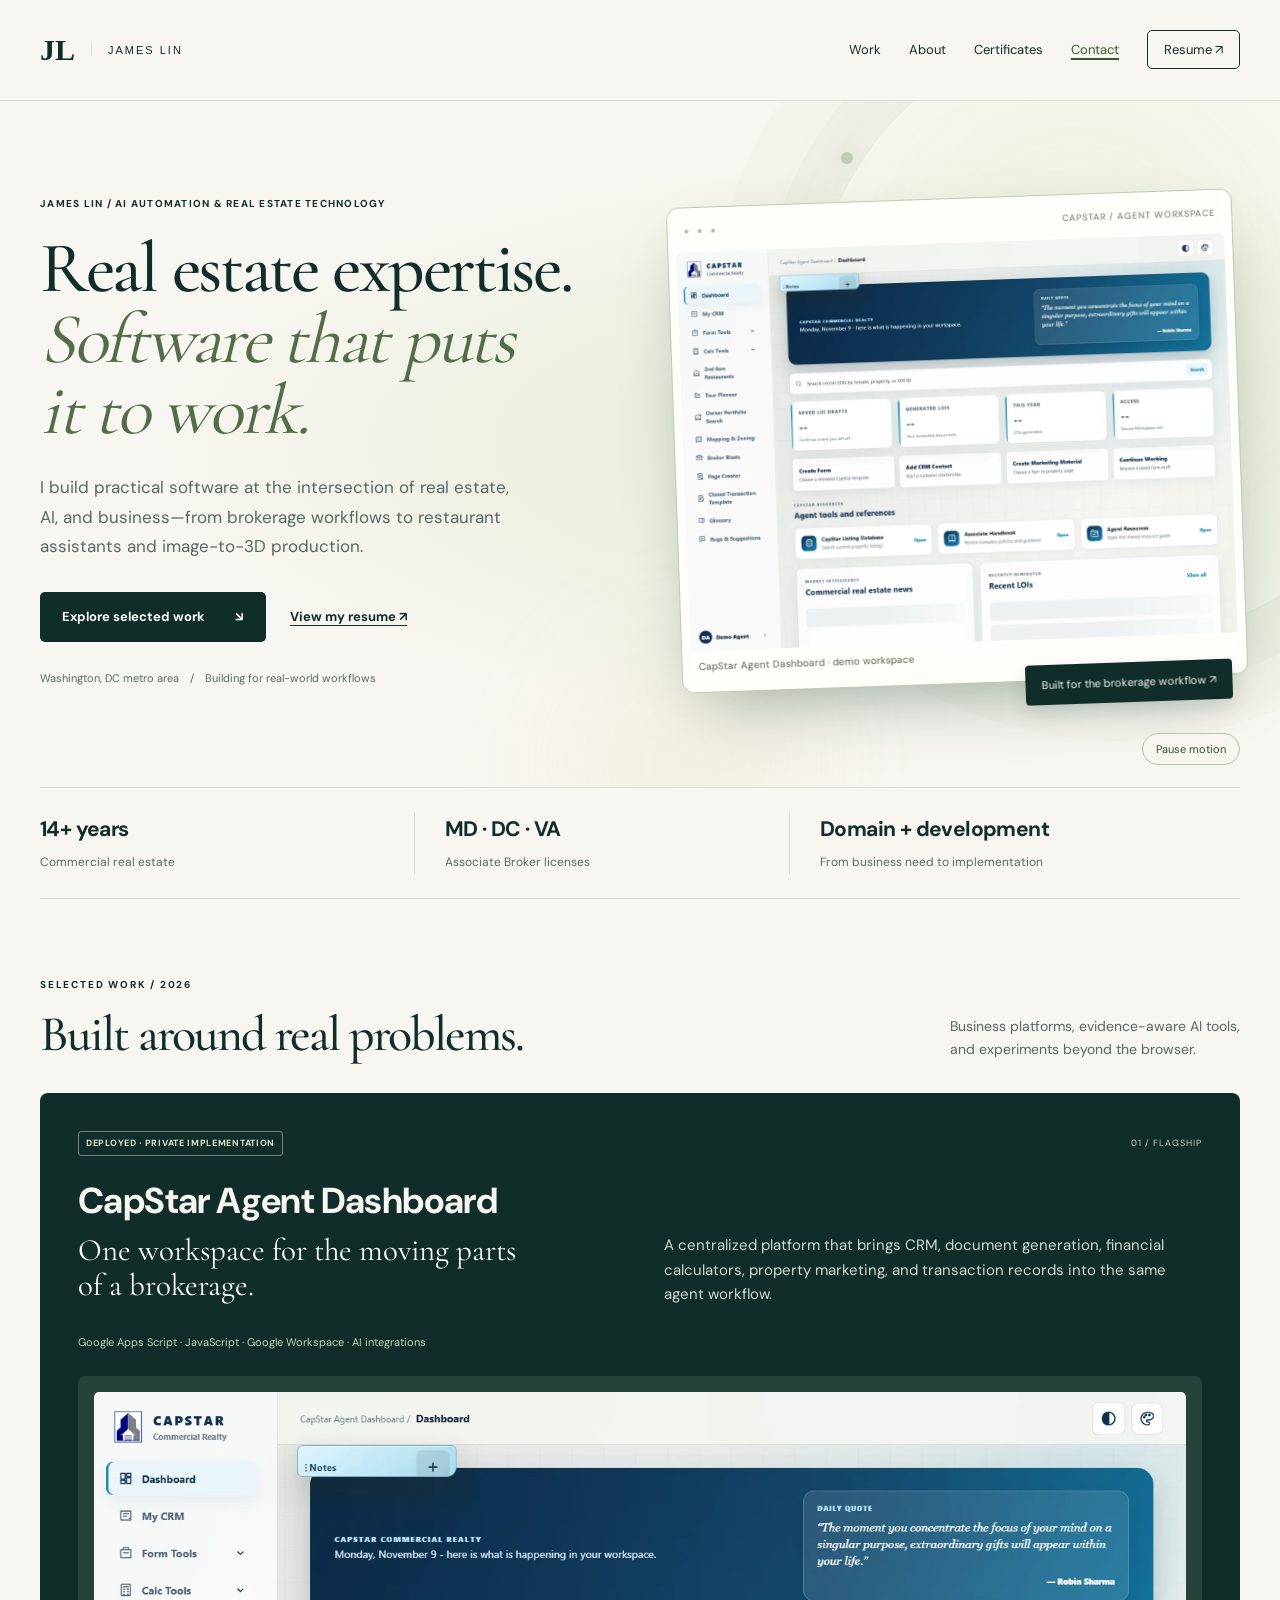
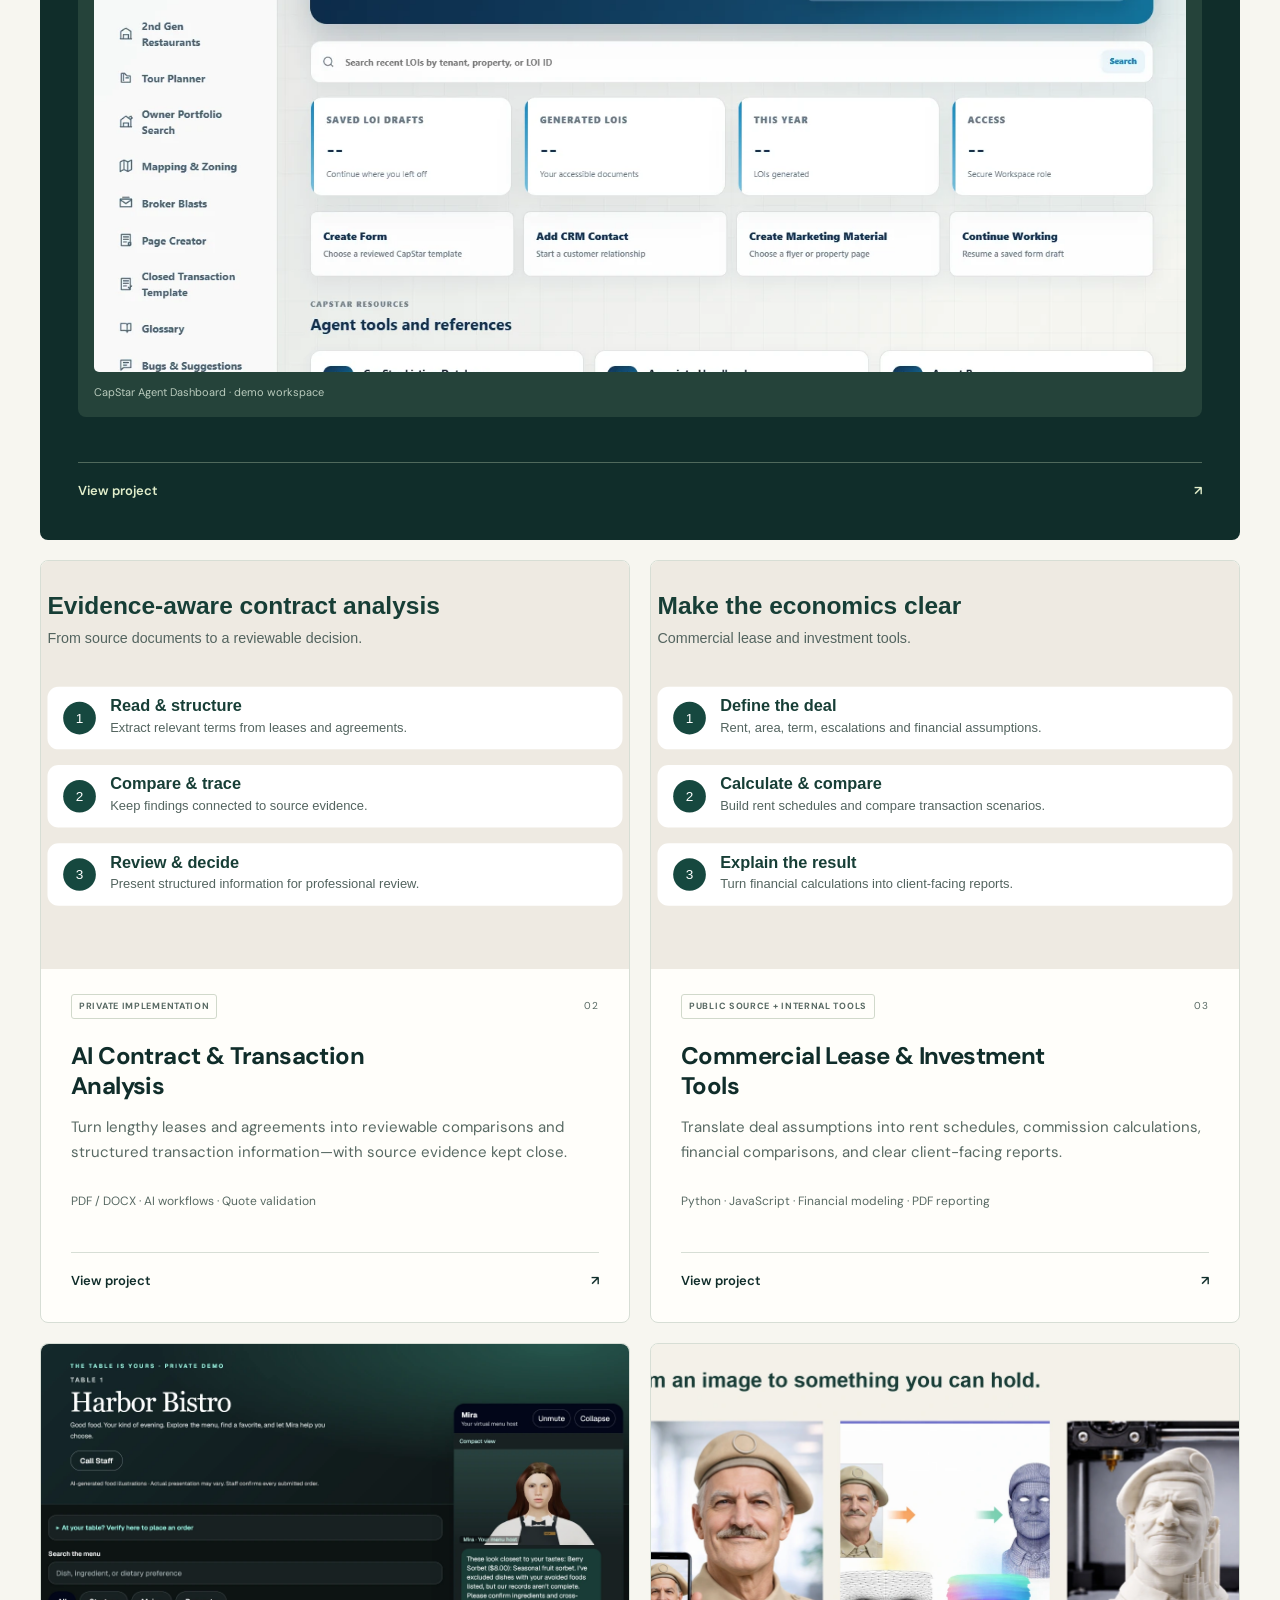
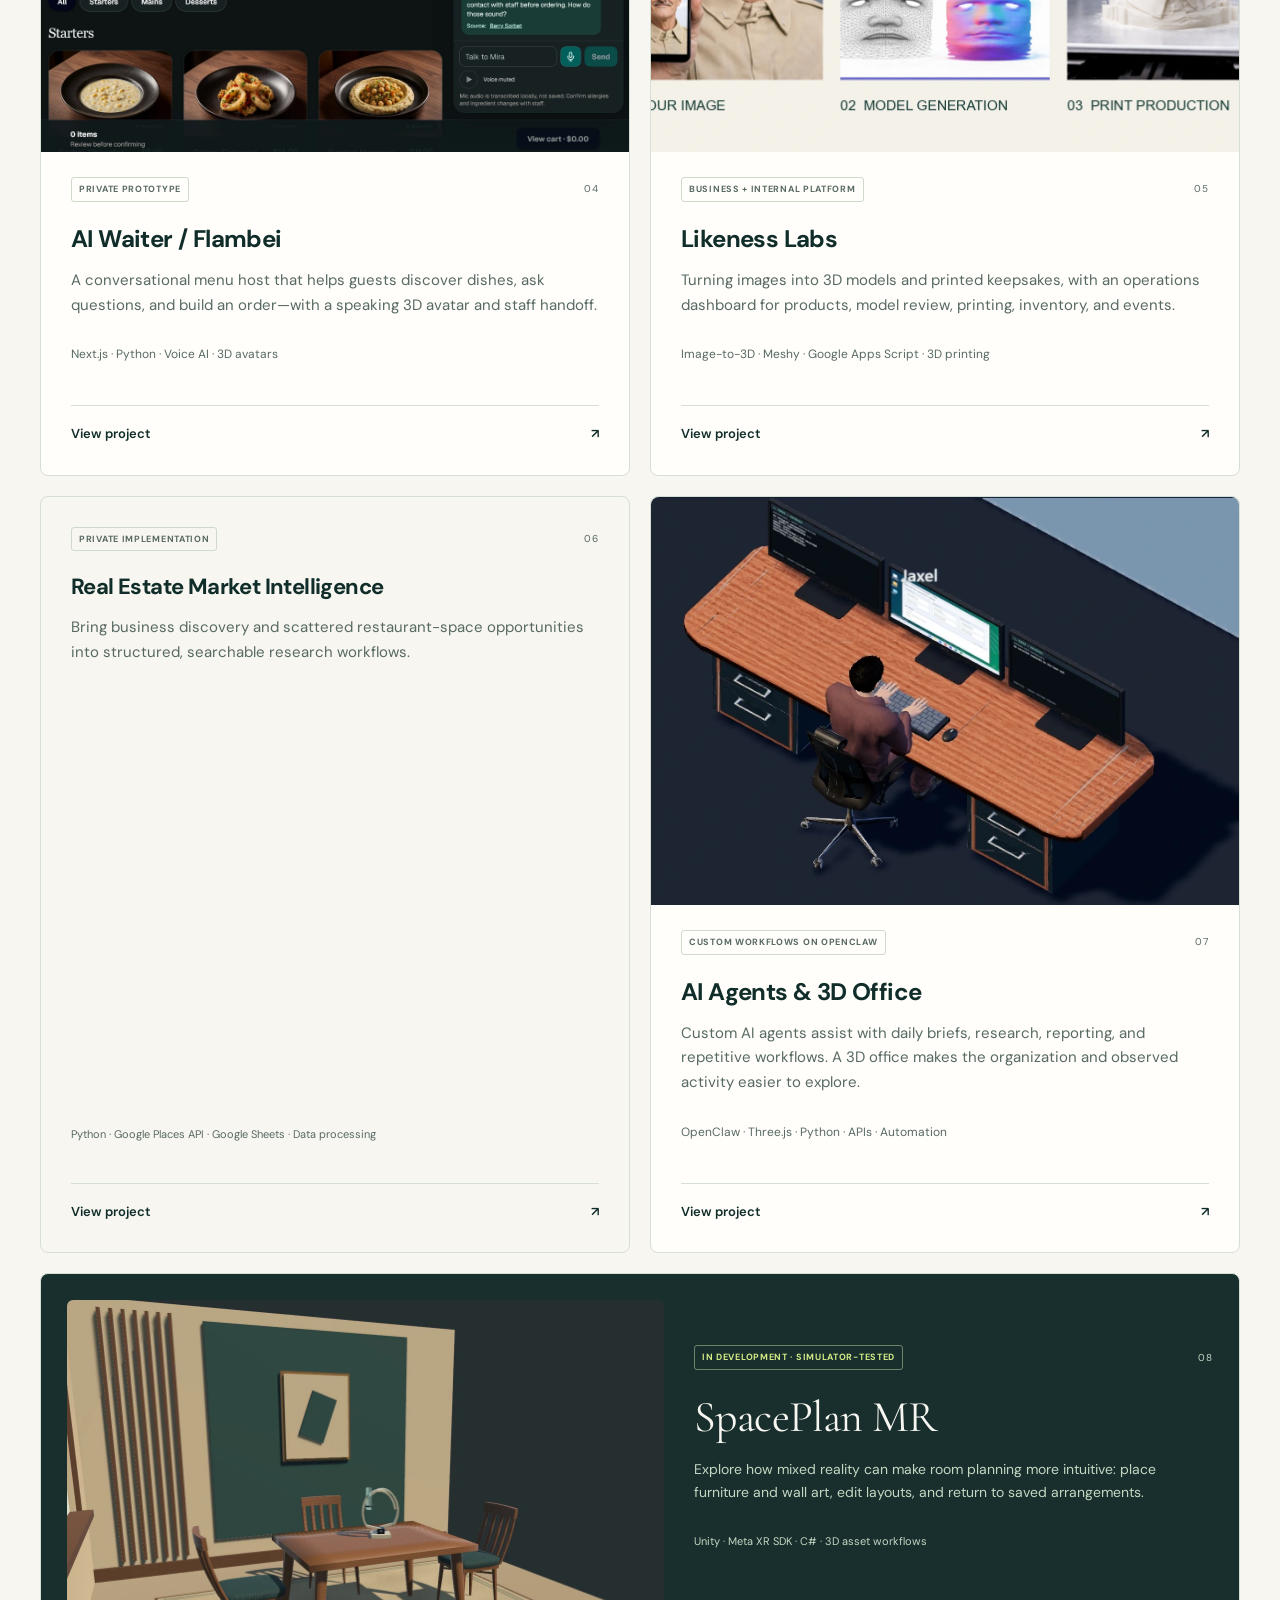
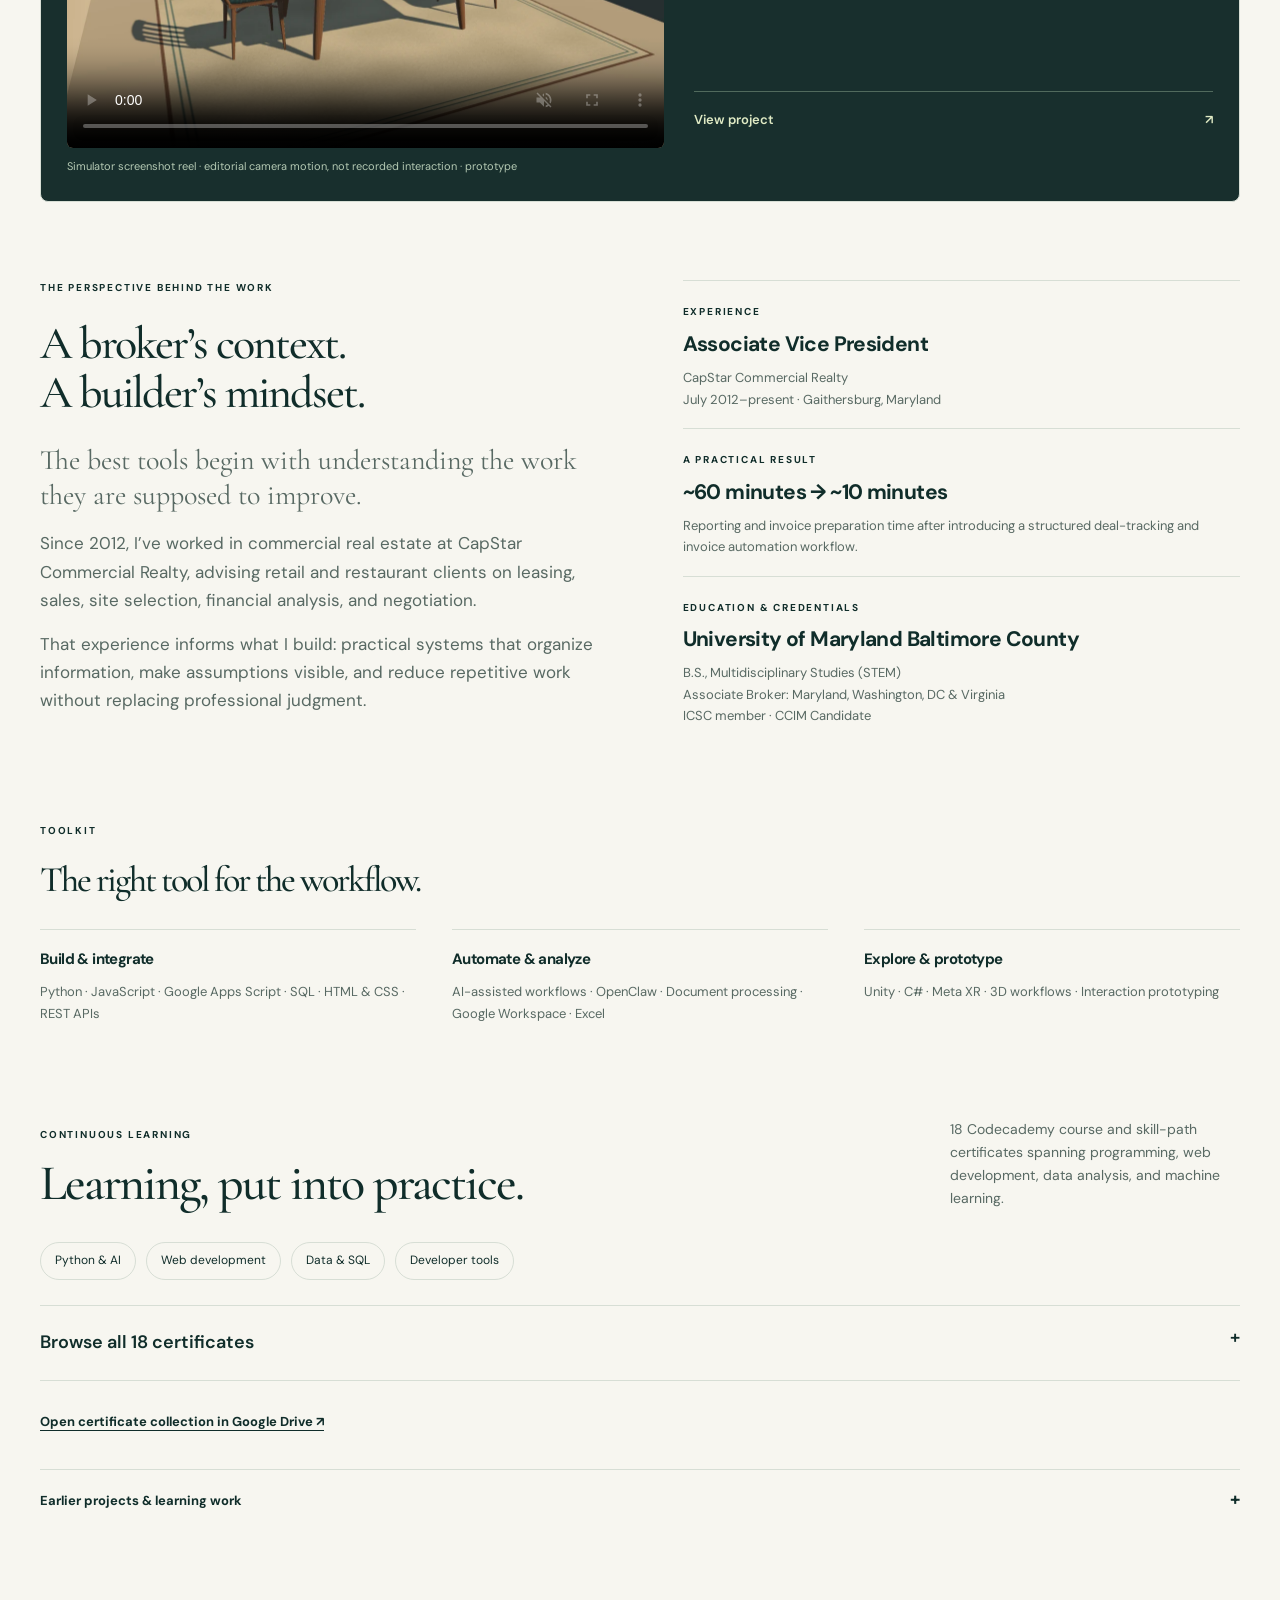
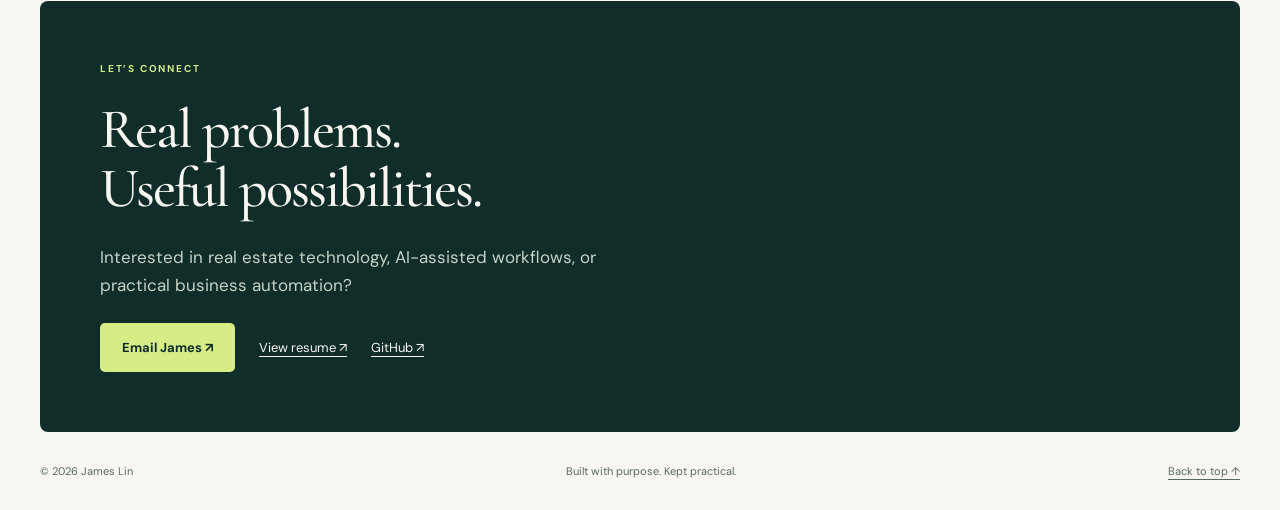
==== commit 985353a2: "Refine project imagery with Mira, current office and Likeness process" ====
--- a/index.html
+++ b/index.html
@@ -32,10 +32,10 @@
 <figure class="product-shot"><a aria-label="Open full demo dashboard image" href="assets/showcase/dashboard-demo.webp"><img alt="CapStar dashboard screenshot with Demo Agent; all external data requests blocked" height="1050" loading="lazy" src="assets/showcase/dashboard-demo.webp" width="1440"/></a><figcaption>CapStar Agent Dashboard · demo workspace</figcaption></figure>
 <a class="case-link" href="projects/capstar-dashboard.html">View project <span>↗</span></a></article>
 <div class="project-grid">
-<article class="project visual-card"><figure class="card-visual"><img alt="Sample lease excerpt paired with a cited rent suggestion" height="600" loading="lazy" src="assets/showcase/contract-demo.svg" width="960"/><figcaption>Sample workflow preview</figcaption></figure><div class="tags"><span class="badge">PRIVATE IMPLEMENTATION</span><span>02</span></div><h3>AI Contract &amp; Transaction Analysis</h3><p>Turn lengthy leases and agreements into reviewable comparisons and structured transaction information—with source evidence kept close.</p><div class="tech">PDF / DOCX · AI workflows · Quote validation</div><a class="case-link" href="projects/contract-analysis.html">View project <span>↗</span></a></article>
-<article class="project visual-card"><figure class="card-visual"><img alt="Sample five-year base rent schedule with sample inputs" height="600" loading="lazy" src="assets/showcase/lease-demo.svg" width="960"/><figcaption>Sample workflow preview</figcaption></figure><div class="tags"><span class="badge">PUBLIC SOURCE + INTERNAL TOOLS</span><span>03</span></div><h3>Commercial Lease &amp; Investment Tools</h3><p>Translate deal assumptions into rent schedules, commission calculations, financial comparisons, and clear client-facing reports.</p><div class="tech">Python · JavaScript · Financial modeling · PDF reporting</div><a class="case-link" href="projects/lease-tools.html">View project <span>↗</span></a></article>
-<article class="project visual-card"><figure class="card-visual"><a aria-label="Enlarge AI Waiter / Flambei screenshot" class="image-preview" href="assets/showcase/ai-waiter.webp"><img alt="AI Waiter / Flambei interface" height="1000" loading="lazy" src="assets/showcase/ai-waiter.webp" width="1440"/></a></figure><div class="tags"><span class="badge">PRIVATE PROTOTYPE</span><span>04</span></div><h3>AI Waiter / Flambei</h3><p>A conversational menu host that helps guests discover dishes, ask questions, and build an order—with a speaking 3D avatar and staff handoff.</p><div class="tech">Next.js · Python · Voice AI · 3D avatars</div><a class="case-link" href="projects/ai-waiter.html">View project <span>↗</span></a></article><article class="project visual-card"><figure class="card-visual"><a aria-label="Enlarge Likeness Labs screenshot" class="image-preview" href="assets/showcase/likeness-dashboard.webp"><img alt="Likeness Labs interface" height="1000" loading="lazy" src="assets/showcase/likeness-dashboard.webp" width="1440"/></a></figure><div class="tags"><span class="badge">BUSINESS + INTERNAL PLATFORM</span><span>05</span></div><h3>Likeness Labs</h3><p>Turning images into 3D models and printed keepsakes, with an operations dashboard for products, model review, printing, inventory, and events.</p><div class="tech">Image-to-3D · Meshy · Google Apps Script · 3D printing</div><a class="case-link" href="projects/likeness-labs.html">View project <span>↗</span></a></article><article class="project compact-project"><div class="tags"><span class="badge">PRIVATE IMPLEMENTATION</span><span>06</span></div><h3>Real Estate Market Intelligence</h3><p>Bring business discovery and scattered restaurant-space opportunities into structured, searchable research workflows.</p><div class="tech">Python · Google Places API · Google Sheets · Data processing</div><a class="case-link" href="projects/market-intelligence.html">View project <span>↗</span></a></article>
-<article class="project visual-card"><figure class="card-visual"><a aria-label="Enlarge 3D agent office" class="image-preview" href="assets/showcase/agent-office.webp"><img alt="Zoomed-in 3D agent office workspace" height="800" loading="lazy" src="assets/showcase/agent-office.webp" width="1200"/></a></figure><div class="tags"><span class="badge">CUSTOM WORKFLOWS ON OPENCLAW</span><span>07</span></div><h3>AI Agents &amp; 3D Office</h3><p>Custom AI agents assist with daily briefs, research, reporting, and repetitive workflows. A 3D office makes the organization and observed activity easier to explore.</p><div class="tech">OpenClaw · Three.js · Python · APIs · Automation</div><a class="case-link" href="projects/agent-automation.html">View project <span>↗</span></a></article>
+<article class="project visual-card"><figure class="card-visual"><img alt="Contract analysis workflow: extract, compare, review" height="600" loading="lazy" src="assets/showcase/contract-workflow.svg" width="960"/></figure><div class="tags"><span class="badge">PRIVATE IMPLEMENTATION</span><span>02</span></div><h3>AI Contract &amp; Transaction Analysis</h3><p>Turn lengthy leases and agreements into reviewable comparisons and structured transaction information—with source evidence kept close.</p><div class="tech">PDF / DOCX · AI workflows · Quote validation</div><a class="case-link" href="projects/contract-analysis.html">View project <span>↗</span></a></article>
+<article class="project visual-card"><figure class="card-visual"><img alt="Lease analysis workflow: assumptions, calculations, reporting" height="600" loading="lazy" src="assets/showcase/lease-workflow.svg" width="960"/></figure><div class="tags"><span class="badge">PUBLIC SOURCE + INTERNAL TOOLS</span><span>03</span></div><h3>Commercial Lease &amp; Investment Tools</h3><p>Translate deal assumptions into rent schedules, commission calculations, financial comparisons, and clear client-facing reports.</p><div class="tech">Python · JavaScript · Financial modeling · PDF reporting</div><a class="case-link" href="projects/lease-tools.html">View project <span>↗</span></a></article>
+<article class="project visual-card"><figure class="card-visual"><a aria-label="Enlarge AI Waiter / Flambei screenshot" class="image-preview" href="assets/showcase/ai-waiter-mira.webp"><img alt="Mira, the AI Waiter, alongside the interactive menu" height="1000" loading="lazy" src="assets/showcase/ai-waiter-mira.webp" width="1440"/></a></figure><div class="tags"><span class="badge">PRIVATE PROTOTYPE</span><span>04</span></div><h3>AI Waiter / Flambei</h3><p>A conversational menu host that helps guests discover dishes, ask questions, and build an order—with a speaking 3D avatar and staff handoff.</p><div class="tech">Next.js · Python · Voice AI · 3D avatars</div><a class="case-link" href="projects/ai-waiter.html">View project <span>↗</span></a></article><article class="project visual-card"><figure class="card-visual"><a aria-label="Enlarge Likeness Labs process overview" class="image-preview" href="assets/showcase/likeness-process.webp"><img alt="Likeness Labs image-to-model-to-print workflow" height="1000" loading="lazy" src="assets/showcase/likeness-process.webp" width="1440"/></a></figure><div class="tags"><span class="badge">BUSINESS + INTERNAL PLATFORM</span><span>05</span></div><h3>Likeness Labs</h3><p>Turning images into 3D models and printed keepsakes, with an operations dashboard for products, model review, printing, inventory, and events.</p><div class="tech">Image-to-3D · Meshy · Google Apps Script · 3D printing</div><a class="case-link" href="projects/likeness-labs.html">View project <span>↗</span></a></article><article class="project compact-project"><div class="tags"><span class="badge">PRIVATE IMPLEMENTATION</span><span>06</span></div><h3>Real Estate Market Intelligence</h3><p>Bring business discovery and scattered restaurant-space opportunities into structured, searchable research workflows.</p><div class="tech">Python · Google Places API · Google Sheets · Data processing</div><a class="case-link" href="projects/market-intelligence.html">View project <span>↗</span></a></article>
+<article class="project visual-card"><figure class="card-visual"><a aria-label="Enlarge 3D agent office" class="image-preview" href="assets/showcase/agent-office-current.webp"><img alt="Zoomed-in 3D agent office workspace" height="800" loading="lazy" src="assets/showcase/agent-office-current.webp" width="1200"/></a></figure><div class="tags"><span class="badge">CUSTOM WORKFLOWS ON OPENCLAW</span><span>07</span></div><h3>AI Agents &amp; 3D Office</h3><p>Custom AI agents assist with daily briefs, research, reporting, and repetitive workflows. A 3D office makes the organization and observed activity easier to explore.</p><div class="tech">OpenClaw · Three.js · Python · APIs · Automation</div><a class="case-link" href="projects/agent-automation.html">View project <span>↗</span></a></article>
 <article class="project wide"><figure class="spaceplan-film"><video aria-label="Animated presentation of a SpacePlan simulator screenshot" controls="" height="720" loop="" muted="" playsinline="" poster="assets/showcase/spaceplan-poster.webp" preload="none" width="960"><source data-src="assets/showcase/spaceplan-simulator.mp4" type="video/mp4"/></video><figcaption>Simulator screenshot reel · editorial camera motion, not recorded interaction · prototype</figcaption></figure><div><div class="tags"><span class="badge experimental">IN DEVELOPMENT · SIMULATOR-TESTED</span><span>08</span></div><h3>SpacePlan MR</h3><p>Explore how mixed reality can make room planning more intuitive: place furniture and wall art, edit layouts, and return to saved arrangements.</p><div class="tech">Unity · Meta XR SDK · C# · 3D asset workflows</div></div><a class="case-link" href="projects/spaceplan.html">View project <span>↗</span></a></article>
 </div>
 </section>
